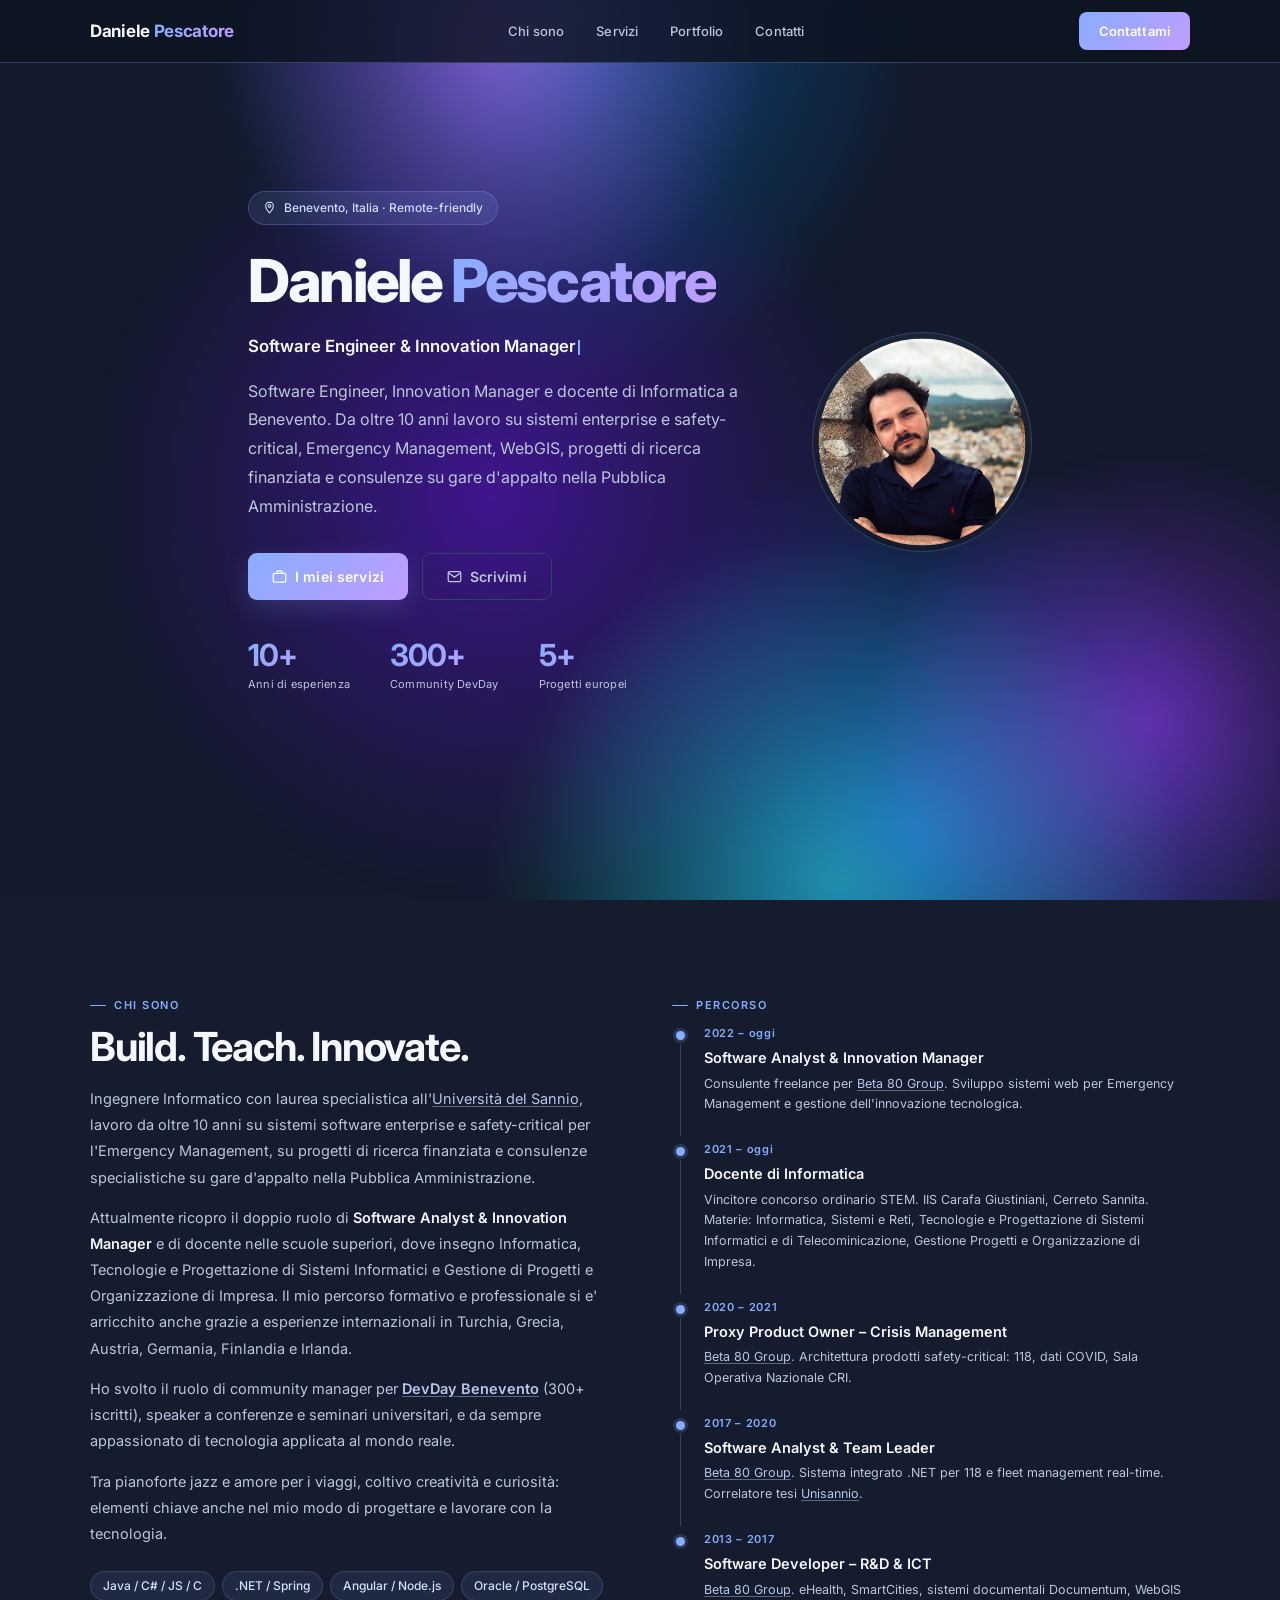
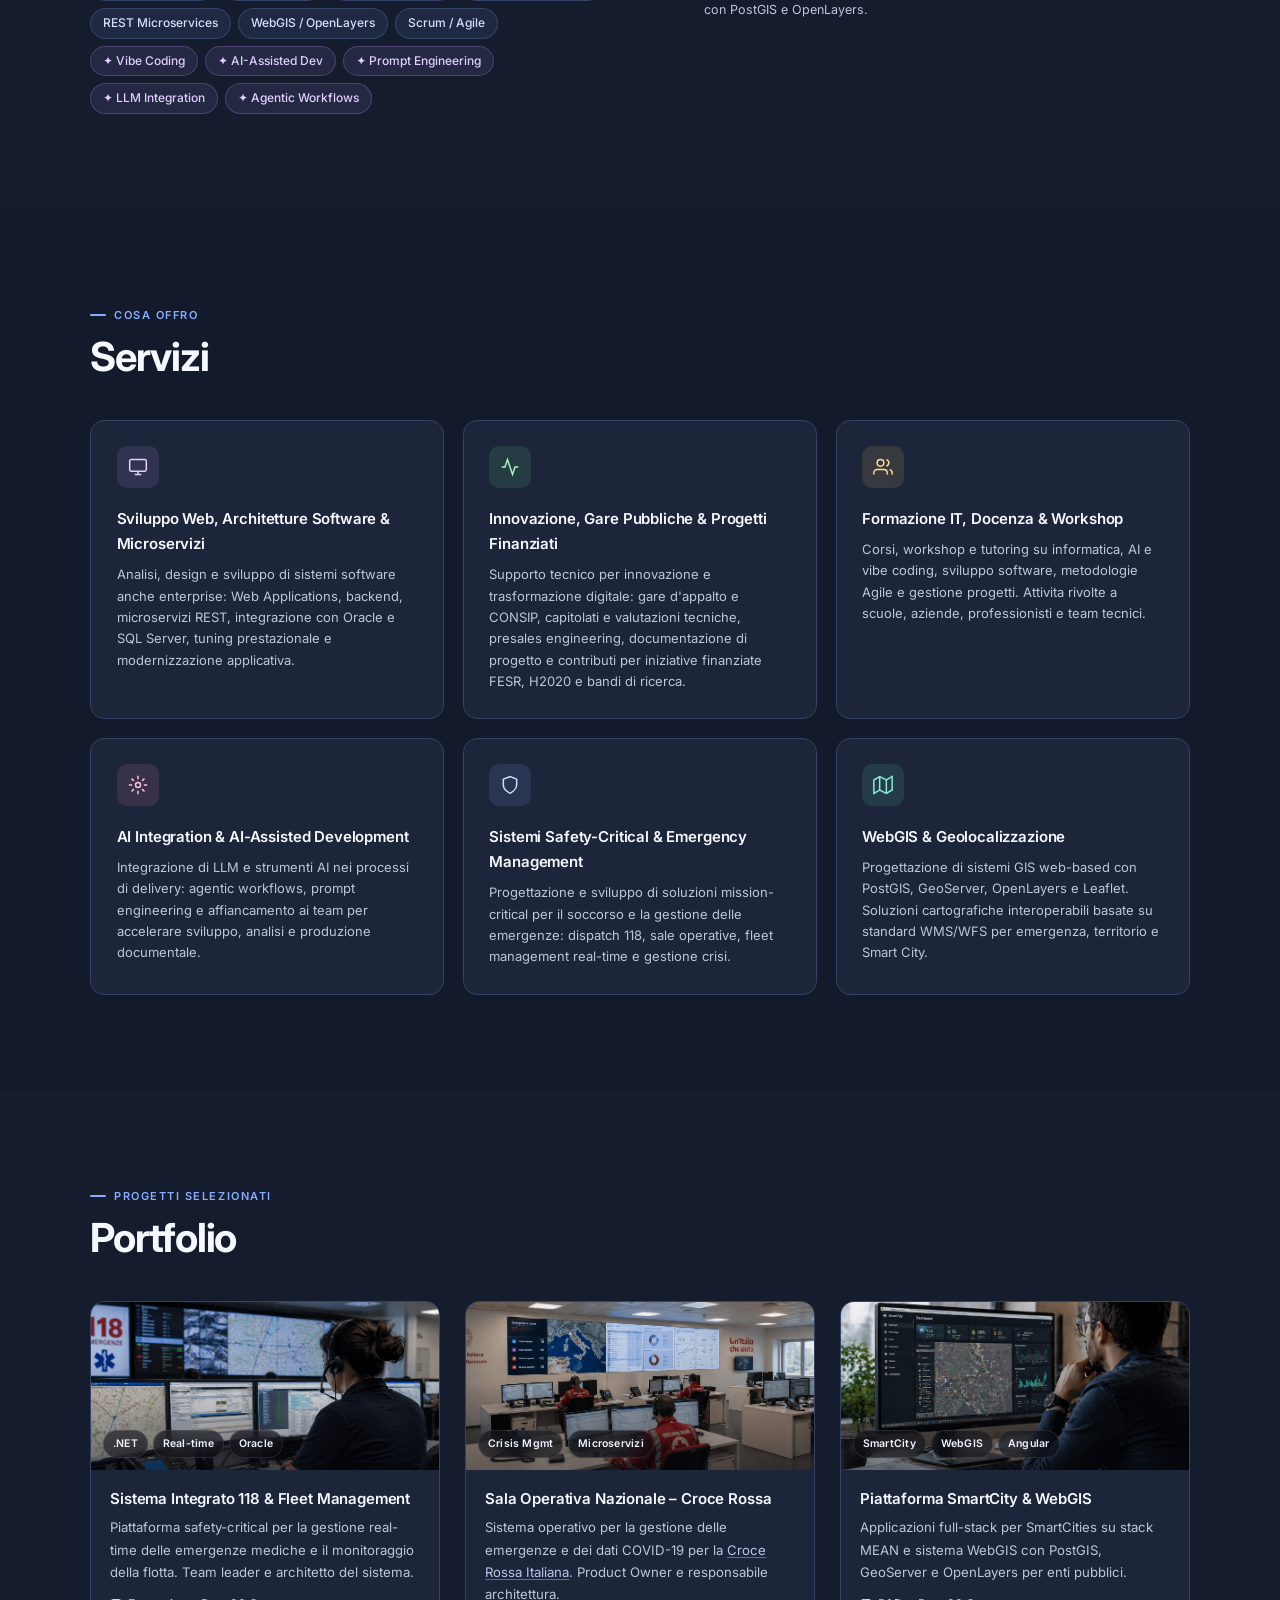
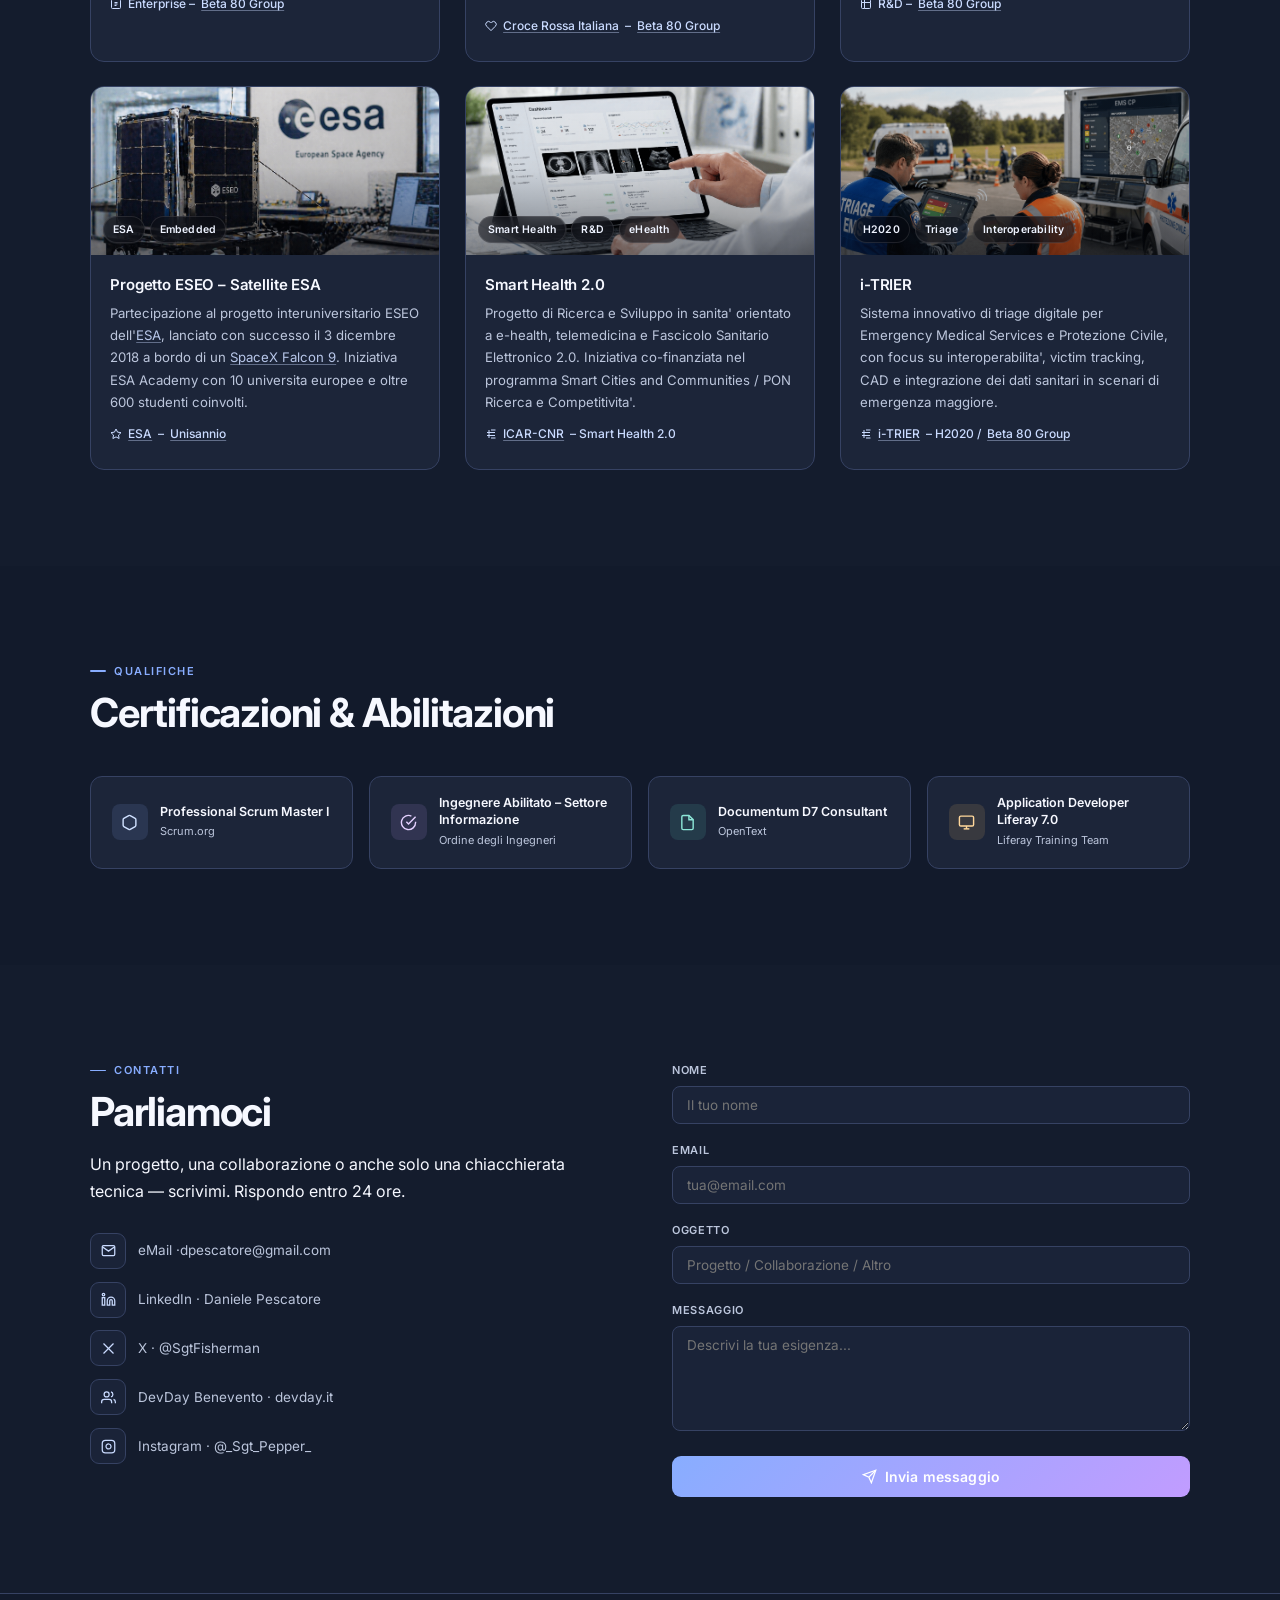
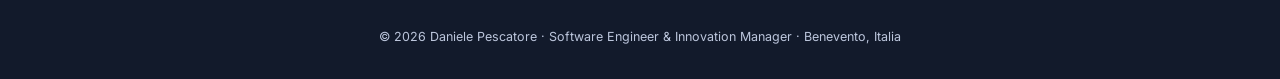
==== index.html @ 1be5ddcc "Modificato ordine cards" ====
<!DOCTYPE html>
<html lang="it">
<head>
<meta charset="UTF-8">
<meta name="viewport" content="width=device-width, initial-scale=1.0">
<title>Daniele Pescatore – Software Engineer & Innovation Manager | Benevento</title>
<meta name="description" content="Daniele Pescatore è un Software Engineer, Innovation Manager e docente di Informatica a Benevento. Specializzato in sistemi safety-critical, Emergency Management, WebGIS, microservizi, progetti di ricerca finanziata e consulenze specialistiche su gare d'appalto e Consip per la Pubblica Amministrazione.">
<meta name="keywords" content="Daniele Pescatore, Software Engineer, Innovation Manager, Ingegnere Informatico, consulente IT, Emergency Management, WebGIS, microservizi, .NET, Java, Benevento, freelance, docente informatica, DevDay Benevento, gare d'appalto, Consip, Pubblica Amministrazione, consulenza PA, appalti pubblici, bandi pubblici">
<meta name="author" content="Daniele Pescatore">
<meta name="robots" content="index, follow">
<meta name="theme-color" content="#080b12">
<link rel="icon" href="favicon.ico" sizes="any">
<link rel="shortcut icon" href="favicon.ico" type="image/x-icon">
<link rel="icon" type="image/png" sizes="32x32" href="favicon-32x32.png">
<link rel="icon" type="image/png" sizes="16x16" href="favicon-16x16.png">
<link rel="apple-touch-icon" sizes="180x180" href="apple-touch-icon.png">
<link rel="manifest" href="site.webmanifest">
<link rel="canonical" href="https://dpescatore.github.io/">

<!-- Google Analytics -->
<script async src="https://www.googletagmanager.com/gtag/js?id=G-437NZYGZ95"></script>
<script>
  window.dataLayer = window.dataLayer || [];
  function gtag(){dataLayer.push(arguments);}
  gtag('js', new Date());
  gtag('config', 'G-437NZYGZ95');
</script>

<!-- Open Graph / Facebook -->
<meta property="og:type" content="website">
<meta property="og:url" content="https://dpescatore.github.io/">
<meta property="og:title" content="Daniele Pescatore – Software Engineer & Innovation Manager">
<meta property="og:description" content="Software Engineer, Innovation Manager e docente di Informatica con oltre 10 anni di esperienza tra emergency management, WebGIS, innovazione digitale, progetti europei e consulenze su gare d'appalto e Consip nella Pubblica Amministrazione.">
<meta property="og:image" content="https://dpescatore.github.io/img/me.jpeg">
<meta property="og:image:alt" content="Ritratto di Daniele Pescatore">
<meta property="og:locale" content="it_IT">
<meta property="og:site_name" content="Daniele Pescatore">

<!-- Twitter Card -->
<meta name="twitter:card" content="summary_large_image">
<meta name="twitter:url" content="https://dpescatore.github.io/">
<meta name="twitter:title" content="Daniele Pescatore – Software Engineer & Innovation Manager">
<meta name="twitter:description" content="Software Engineer, Innovation Manager e docente di Informatica con esperienza in sistemi safety-critical, Emergency Management, WebGIS, ricerca finanziata e consulenze su gare d'appalto e Consip per la PA.">
<meta name="twitter:image" content="https://dpescatore.github.io/img/me.jpeg">
<meta name="twitter:creator" content="@SgtFisherman">

<!-- JSON-LD Structured Data -->
<script type="application/ld+json">
{
  "@context": "https://schema.org",
  "@type": "Person",
  "name": "Daniele Pescatore",
  "url": "https://dpescatore.github.io",
  "image": "https://dpescatore.github.io/img/me.jpeg",
  "email": "dpescatore@gmail.com",
  "jobTitle": "Software Engineer & Innovation Manager",
  "description": "Ingegnere Informatico specializzato in sistemi safety-critical per Emergency Management, progetti finanziati nazionali e internazionali, architetture enterprise, innovazione digitale e consulenze specialistiche su gare d'appalto pubbliche e Consip.",
  "address": {
    "@type": "PostalAddress",
    "addressLocality": "Benevento",
    "addressRegion": "BN",
    "addressCountry": "IT"
  },
  "knowsAbout": ["Software Engineering", "Emergency Management Systems", "WebGIS", "Microservices", "AI Integration", "Innovation Management", "Didattica Informatica", "Gare d'Appalto Pubbliche", "Consip", "Pubblica Amministrazione", "Appalti Pubblici", "Bandi di Gara"],
  "sameAs": [
    "https://www.devday.it",
    "https://www.scrum.org/certificates/492593",
    "https://x.com/SgtFisherman",
    "https://www.instagram.com/_Sgt_Pepper_/"
  ],
  "alumniOf": {
    "@type": "CollegeOrUniversity",
    "name": "Università degli Studi del Sannio",
    "address": { "@type": "PostalAddress", "addressLocality": "Benevento", "addressCountry": "IT" }
  },
  "hasCredential": [
    { "@type": "EducationalOccupationalCredential", "name": "Professional Scrum Master I", "recognizedBy": { "@type": "Organization", "name": "Scrum.org" } },
    { "@type": "EducationalOccupationalCredential", "name": "Documentum D7 Consultant", "recognizedBy": { "@type": "Organization", "name": "OpenText" } },
    { "@type": "EducationalOccupationalCredential", "name": "Application Developer Liferay 7.0", "recognizedBy": { "@type": "Organization", "name": "Liferay" } }
  ],
  "worksFor": {
    "@type": "Organization",
    "name": "Beta 80 Group S.p.A.",
    "url": "https://www.beta80group.com"
  }
}
</script>
<script type="application/ld+json">
{
  "@context": "https://schema.org",
  "@type": "WebSite",
  "name": "Daniele Pescatore",
  "url": "https://dpescatore.github.io/",
  "inLanguage": "it-IT",
  "author": {
    "@type": "Person",
    "name": "Daniele Pescatore"
  }
}
</script>
<link rel="preconnect" href="https://fonts.bunny.net">
<link href="https://fonts.bunny.net/css?family=inter:300,400,500,600,700,800&display=swap" rel="stylesheet">
<link rel="stylesheet" href="css/style.css">
</head>
<body>

<canvas id="bg-canvas"></canvas>
<canvas id="hero-canvas" style="position:absolute;top:0;left:0;z-index:0;pointer-events:none"></canvas>

<nav>
  <div class="nav-inner">
    <span class="nav-logo">Daniele <span>Pescatore</span></span>
    <ul class="nav-links">
      <li><a href="#about">Chi sono</a></li>
      <li><a href="#services">Servizi</a></li>
      <li><a href="#portfolio">Portfolio</a></li>
      <li><a href="#contact">Contatti</a></li>
    </ul>
    <a href="#contact" class="btn-nav">Contattami</a>
  </div>
</nav>

<!-- HERO -->
<section id="hero">
  <div class="container">
    <div class="hero-grid">
      <div class="reveal">
        <div class="hero-badge">
          <svg viewBox="0 0 24 24" fill="none" stroke="currentColor" stroke-width="2"><path d="M12 2C8.13 2 5 5.13 5 9c0 5.25 7 13 7 13s7-7.75 7-13c0-3.87-3.13-7-7-7z"/><circle cx="12" cy="9" r="2.5"/></svg>
          Benevento, Italia · Remote-friendly
        </div>
        <h1 class="hero-title">Daniele <span>Pescatore</span></h1>
        <p class="hero-role">Software Engineer & <span id="typed-role"></span><span class="cursor"></span></p>
        <p class="hero-sub">Software Engineer, Innovation Manager e docente di Informatica a Benevento. Da oltre 10 anni lavoro su sistemi enterprise e safety-critical, Emergency Management, WebGIS, progetti di ricerca finanziata e consulenze su gare d'appalto nella Pubblica Amministrazione.</p>
        <div class="btn-group">
          <a href="#services" class="btn btn-primary">
            <svg viewBox="0 0 24 24" fill="none" stroke="currentColor" stroke-width="2"><rect x="2" y="7" width="20" height="14" rx="2"/><path d="M16 7V5a2 2 0 0 0-2-2h-4a2 2 0 0 0-2 2v2"/></svg>
            I miei servizi
          </a>
          <a href="#contact" class="btn btn-outline">
            <svg viewBox="0 0 24 24" fill="none" stroke="currentColor" stroke-width="2"><path d="M4 4h16c1.1 0 2 .9 2 2v12c0 1.1-.9 2-2 2H4c-1.1 0-2-.9-2-2V6c0-1.1.9-2 2-2z"/><polyline points="22,6 12,13 2,6"/></svg>
            Scrivimi
          </a>
        </div>
        <div class="hero-stats">
          <div class="stat"><span class="stat-num" data-target="10" data-suffix="+">0</span><span class="stat-label">Anni di esperienza</span></div>
          <div class="stat"><span class="stat-num" data-target="300" data-suffix="+">0</span><span class="stat-label">Community DevDay</span></div>
          <div class="stat"><span class="stat-num" data-target="5" data-suffix="+">0</span><span class="stat-label">Progetti europei</span></div>
        </div>
      </div>
      <div class="reveal">
        <div class="hero-avatar">
          <div class="avatar-ring-outer"></div>
          <div class="avatar-ring-inner"></div>
          <img class="avatar-photo" src="img/me.jpeg" alt="Daniele Pescatore">
        </div>
      </div>
    </div>
  </div>
</section>

<!-- ABOUT -->
<section id="about">
  <div class="container">
    <div class="about-grid">
      <div class="about-text reveal">
        <div class="section-tag">Chi sono</div>
        <h2 class="section-title">Build. Teach. Innovate.</h2>
        <p>Ingegnere Informatico con laurea specialistica all'<a href="https://www.unisannio.it/" target="_blank" rel="noopener noreferrer">Università del Sannio</a>, lavoro da oltre 10 anni su sistemi software enterprise e safety-critical per l'Emergency Management, su progetti di ricerca finanziata e consulenze specialistiche su gare d'appalto nella Pubblica Amministrazione.</p>
        <p>Attualmente ricopro il doppio ruolo di <strong style="color:var(--text);font-weight:600">Software Analyst & Innovation Manager</strong> e di docente nelle scuole superiori, dove insegno Informatica, Tecnologie e Progettazione di Sistemi Informatici e Gestione di Progetti e Organizzazione di Impresa. Il mio percorso formativo e professionale si e' arricchito anche grazie a esperienze internazionali in Turchia, Grecia, Austria, Germania, Finlandia e Irlanda.</p>
        <p>Ho svolto il ruolo di community manager per <strong style="color:var(--text);font-weight:600"><a href="https://www.devday.it" target="_blank" rel="noopener noreferrer">DevDay Benevento</a></strong> (300+ iscritti), speaker a conferenze e seminari universitari, e da sempre appassionato di tecnologia applicata al mondo reale.</p>
        <p>Tra pianoforte jazz e amore per i viaggi, coltivo creatività e curiosità: elementi chiave anche nel mio modo di progettare e lavorare con la tecnologia.</p>
        <div class="skill-chips">
          <span class="chip">Java / C# / JS / C</span>
          <span class="chip">.NET / Spring</span>
          <span class="chip">Angular / Node.js</span>
          <span class="chip">Oracle / PostgreSQL</span>
          <span class="chip">REST Microservices</span>
          <span class="chip">WebGIS / OpenLayers</span>
          <span class="chip">Scrum / Agile</span>
          <span class="chip chip-hot">✦ Vibe Coding</span>
          <span class="chip chip-hot">✦ AI-Assisted Dev</span>
          <span class="chip chip-hot">✦ Prompt Engineering</span>
          <span class="chip chip-hot">✦ LLM Integration</span>
          <span class="chip chip-hot">✦ Agentic Workflows</span>
        </div>
      </div>
      <div class="reveal">
        <div class="section-tag">Percorso</div>
        <div class="timeline">
          <div class="tl-item">
            <div class="tl-left"><div class="tl-dot"></div><div class="tl-line"></div></div>
            <div class="tl-content"><div class="tl-year">2022 – oggi</div><div class="tl-title">Software Analyst & Innovation Manager</div><div class="tl-desc">Consulente freelance per <a href="https://www.beta80group.com/" target="_blank" rel="noopener noreferrer">Beta 80 Group</a>. Sviluppo sistemi web per Emergency Management e gestione dell'innovazione tecnologica.</div></div>
          </div>
          <div class="tl-item">
            <div class="tl-left"><div class="tl-dot"></div><div class="tl-line"></div></div> 
            <div class="tl-content"><div class="tl-year">2021 – oggi</div><div class="tl-title">Docente di Informatica</div><div class="tl-desc">Vincitore concorso ordinario STEM. IIS Carafa Giustiniani, Cerreto Sannita. Materie: Informatica, Sistemi e Reti, Tecnologie e Progettazione di Sistemi Informatici e di Telecominicazione, Gestione Progetti e Organizzazione di Impresa.</div></div>
          </div>
          <div class="tl-item">
            <div class="tl-left"><div class="tl-dot"></div><div class="tl-line"></div></div>
            <div class="tl-content"><div class="tl-year">2020 – 2021</div><div class="tl-title">Proxy Product Owner – Crisis Management</div><div class="tl-desc"><a href="https://www.beta80group.com/" target="_blank" rel="noopener noreferrer">Beta 80 Group</a>. Architettura prodotti safety-critical: 118, dati COVID, Sala Operativa Nazionale CRI.</div></div>
          </div>
          <div class="tl-item">
            <div class="tl-left"><div class="tl-dot"></div><div class="tl-line"></div></div>
            <div class="tl-content"><div class="tl-year">2017 – 2020</div><div class="tl-title">Software Analyst & Team Leader</div><div class="tl-desc"><a href="https://www.beta80group.com/" target="_blank" rel="noopener noreferrer">Beta 80 Group</a>. Sistema integrato .NET per 118 e fleet management real-time. Correlatore tesi <a href="https://www.unisannio.it/" target="_blank" rel="noopener noreferrer">Unisannio</a>.</div></div>
          </div>
          <div class="tl-item">
            <div class="tl-left"><div class="tl-dot"></div></div>
            <div class="tl-content"><div class="tl-year">2013 – 2017</div><div class="tl-title">Software Developer – R&D & ICT</div><div class="tl-desc"><a href="https://www.beta80group.com/" target="_blank" rel="noopener noreferrer">Beta 80 Group</a>. eHealth, SmartCities, sistemi documentali Documentum, WebGIS con PostGIS e OpenLayers.</div></div>
          </div>
        </div>
      </div>
    </div>
  </div>
</section>

<!-- SERVICES -->
<section id="services">
  <div class="container">
    <div class="reveal">
      <div class="section-tag">Cosa offro</div>
      <h2 class="section-title">Servizi</h2>
    </div>
    <div class="services-grid">
      <div class="service-card reveal">
        <div class="s-icon si-purple">
          <svg viewBox="0 0 24 24" fill="none" stroke="currentColor" stroke-width="1.8"><rect x="2" y="3" width="20" height="14" rx="2"/><line x1="8" y1="21" x2="16" y2="21"/><line x1="12" y1="17" x2="12" y2="21"/></svg>
        </div>
        <h3>Sviluppo Web, Architetture Software & Microservizi</h3>
        <p>Analisi, design e sviluppo di sistemi software anche enterprise: Web Applications, backend, microservizi REST, integrazione con Oracle e SQL Server, tuning prestazionale e modernizzazione applicativa.</p>
      </div>
      <div class="service-card reveal">
        <div class="s-icon si-green">
          <svg viewBox="0 0 24 24" fill="none" stroke="currentColor" stroke-width="1.8"><polyline points="22 12 18 12 15 21 9 3 6 12 2 12"/></svg>
        </div>
        <h3>Innovazione, Gare Pubbliche & Progetti Finanziati</h3>
        <p>Supporto tecnico per innovazione e trasformazione digitale: gare d'appalto e CONSIP, capitolati e valutazioni tecniche, presales engineering, documentazione di progetto e contributi per iniziative finanziate FESR, H2020 e bandi di ricerca.</p>
      </div>
      <div class="service-card reveal">
        <div class="s-icon si-amber">
          <svg viewBox="0 0 24 24" fill="none" stroke="currentColor" stroke-width="1.8"><path d="M17 21v-2a4 4 0 0 0-4-4H5a4 4 0 0 0-4 4v2"/><circle cx="9" cy="7" r="4"/><path d="M23 21v-2a4 4 0 0 0-3-3.87"/><path d="M16 3.13a4 4 0 0 1 0 7.75"/></svg>
        </div>
        <h3>Formazione IT, Docenza & Workshop</h3>
        <p>Corsi, workshop e tutoring su informatica, AI e vibe coding, sviluppo software, metodologie Agile e gestione progetti. Attivita rivolte a scuole, aziende, professionisti e team tecnici.</p>
      </div>
      <div class="service-card reveal">
        <div class="s-icon si-pink">
          <svg viewBox="0 0 24 24" fill="none" stroke="currentColor" stroke-width="1.8"><circle cx="12" cy="12" r="3"/><path d="M12 1v4M12 19v4M4.22 4.22l2.83 2.83M16.95 16.95l2.83 2.83M1 12h4M19 12h4M4.22 19.78l2.83-2.83M16.95 7.05l2.83-2.83"/></svg>
        </div>
        <h3>AI Integration & AI-Assisted Development</h3>
        <p>Integrazione di LLM e strumenti AI nei processi di delivery: agentic workflows, prompt engineering e affiancamento ai team per accelerare sviluppo, analisi e produzione documentale.</p>
      </div>
      <div class="service-card reveal">
        <div class="s-icon si-blue">
          <svg viewBox="0 0 24 24" fill="none" stroke="currentColor" stroke-width="1.8"><path d="M12 22s8-4 8-10V5l-8-3-8 3v7c0 6 8 10 8 10z"/></svg>
        </div>
        <h3>Sistemi Safety-Critical & Emergency Management</h3>
        <p>Progettazione e sviluppo di soluzioni mission-critical per il soccorso e la gestione delle emergenze: dispatch 118, sale operative, fleet management real-time e gestione crisi.</p>
      </div>
      <div class="service-card reveal">
        <div class="s-icon si-teal">
          <svg viewBox="0 0 24 24" fill="none" stroke="currentColor" stroke-width="1.8"><polygon points="1 6 1 22 8 18 16 22 23 18 23 2 16 6 8 2 1 6"/><line x1="8" y1="2" x2="8" y2="18"/><line x1="16" y1="6" x2="16" y2="22"/></svg>
        </div>
        <h3>WebGIS & Geolocalizzazione</h3>
        <p>Progettazione di sistemi GIS web-based con PostGIS, GeoServer, OpenLayers e Leaflet. Soluzioni cartografiche interoperabili basate su standard WMS/WFS per emergenza, territorio e Smart City.</p>
      </div>
    </div>
  </div>
</section>

<!-- PORTFOLIO -->
<section id="portfolio">
  <div class="container">
    <div class="reveal">
      <div class="section-tag">Progetti selezionati</div>
      <h2 class="section-title">Portfolio</h2>
    </div>
    <div class="projects-grid">
      <div class="project-card reveal">
        <div class="project-thumb pt-blue">
          <img class="project-thumb-image" src="img/project-118-control-room.png" alt="Sala operativa 118 con dashboard, mappe e postazioni di monitoraggio">
          <div class="project-tags"><span class="ptag">.NET</span><span class="ptag">Real-time</span><span class="ptag">Oracle</span></div>
        </div>
        <div class="project-body">
          <h3>Sistema Integrato 118 & Fleet Management</h3>
          <p>Piattaforma safety-critical per la gestione real-time delle emergenze mediche e il monitoraggio della flotta. Team leader e architetto del sistema.</p>
          <span class="project-flag">
            <svg viewBox="0 0 24 24" fill="none" stroke="currentColor" stroke-width="2"><rect x="3" y="3" width="18" height="18" rx="2"/><path d="M9 9h6M9 12h6M9 15h4"/></svg>
            Enterprise – <a href="https://www.beta80group.com/" target="_blank" rel="noopener noreferrer">Beta 80 Group</a>
          </span>
        </div>
      </div>
      <div class="project-card reveal">
        <div class="project-thumb pt-teal">
          <img class="project-thumb-image" src="img/project-cri-control-room.png" alt="Sala Operativa Nazionale della Croce Rossa Italiana con dashboard e postazioni di monitoraggio">
          <div class="project-tags"><span class="ptag">Crisis Mgmt</span><span class="ptag">Microservizi</span></div>
        </div>
        <div class="project-body">
          <h3>Sala Operativa Nazionale – Croce Rossa</h3>
          <p>Sistema operativo per la gestione delle emergenze e dei dati COVID-19 per la <a href="https://www.cri.it/" target="_blank" rel="noopener noreferrer">Croce Rossa Italiana</a>. Product Owner e responsabile architettura.</p>
          <span class="project-flag">
            <svg viewBox="0 0 24 24" fill="none" stroke="currentColor" stroke-width="2"><path d="M20.84 4.61a5.5 5.5 0 0 0-7.78 0L12 5.67l-1.06-1.06a5.5 5.5 0 0 0-7.78 7.78l1.06 1.06L12 21.23l7.78-7.78 1.06-1.06a5.5 5.5 0 0 0 0-7.78z"/></svg>
            <a href="https://www.cri.it/" target="_blank" rel="noopener noreferrer">Croce Rossa Italiana</a> – <a href="https://www.beta80group.com/" target="_blank" rel="noopener noreferrer">Beta 80 Group</a>
          </span>
        </div>
      </div>
      <div class="project-card reveal">
        <div class="project-thumb pt-amber">
          <img class="project-thumb-image" src="img/project-smartcity-webgis.png" alt="Dashboard Smart City con mappa GIS, analytics e monitoraggio territoriale">
          <div class="project-tags"><span class="ptag">SmartCity</span><span class="ptag">WebGIS</span><span class="ptag">Angular</span></div>
        </div>
        <div class="project-body">
          <h3>Piattaforma SmartCity & WebGIS</h3>
          <p>Applicazioni full-stack per SmartCities su stack MEAN e sistema WebGIS con PostGIS, GeoServer e OpenLayers per enti pubblici.</p>
          <span class="project-flag">
            <svg viewBox="0 0 24 24" fill="none" stroke="currentColor" stroke-width="2"><path d="M9 3H5a2 2 0 0 0-2 2v4m6-6h10a2 2 0 0 1 2 2v4M9 3v18m0 0h10a2 2 0 0 0 2-2V9M9 21H5a2 2 0 0 1-2-2V9m0 0h18"/></svg>
            R&D – <a href="https://www.beta80group.com/" target="_blank" rel="noopener noreferrer">Beta 80 Group</a>
          </span>
        </div>
      </div>
      <div class="project-card reveal">
        <div class="project-thumb pt-green">
          <img class="project-thumb-image" src="img/project-eseo-esa.png" alt="Satellite ESEO in ambiente ESA con logo European Space Agency sullo sfondo">
          <div class="project-tags"><span class="ptag">ESA</span><span class="ptag">Embedded</span></div>
        </div>
        <div class="project-body">
          <h3>Progetto ESEO – Satellite ESA</h3>
          <p>Partecipazione al progetto interuniversitario ESEO dell'<a href="https://www.esa.int/" target="_blank" rel="noopener noreferrer">ESA</a>, lanciato con successo il 3 dicembre 2018 a bordo di un <a href="https://www.esa.int/Space_in_Member_States/Italy/Lanciato_con_successo_il_satellite_studentesco_ESEO" target="_blank" rel="noopener noreferrer">SpaceX Falcon 9</a>. Iniziativa ESA Academy con 10 universita europee e oltre 600 studenti coinvolti.</p>
          <span class="project-flag">
            <svg viewBox="0 0 24 24" fill="none" stroke="currentColor" stroke-width="2"><polygon points="12 2 15.09 8.26 22 9.27 17 14.14 18.18 21.02 12 17.77 5.82 21.02 7 14.14 2 9.27 8.91 8.26 12 2"/></svg>
            <a href="https://www.esa.int/" target="_blank" rel="noopener noreferrer">ESA</a> – <a href="https://www.unisannio.it/" target="_blank" rel="noopener noreferrer">Unisannio</a>
          </span>
        </div>
      </div>
      <div class="project-card reveal">
        <div class="project-thumb pt-teal">
          <img class="project-thumb-image" src="img/project-smart-health.png" alt="Dashboard e-health su tablet con imaging medico, referti e monitoraggio clinico">
          <div class="project-tags"><span class="ptag">Smart Health</span><span class="ptag">R&D</span><span class="ptag">eHealth</span></div>
        </div>
        <div class="project-body">
          <h3>Smart Health 2.0</h3>
          <p>Progetto di Ricerca e Sviluppo in sanita' orientato a e-health, telemedicina e Fascicolo Sanitario Elettronico 2.0. Iniziativa co-finanziata nel programma Smart Cities and Communities / PON Ricerca e Competitivita'.</p>
          <span class="project-flag">
            <svg viewBox="0 0 24 24" fill="none" stroke="currentColor" stroke-width="2"><path d="M12 20h9"/><path d="M12 4h9"/><path d="M4 9h16"/><path d="M4 15h16"/><path d="M8 4v16"/></svg>
            <a href="https://www.icar.cnr.it/progetti/smart-health-2-0/" target="_blank" rel="noopener noreferrer">ICAR-CNR</a> – Smart Health 2.0
          </span>
        </div>
      </div>
      <div class="project-card reveal">
        <div class="project-thumb pt-blue">
          <img class="project-thumb-image" src="img/project-h2020-triage.png" alt="Scenario di maxiemergenza con triage digitale, ambulanze e dashboard EMS per interoperabilita e coordinamento">
          <div class="project-tags"><span class="ptag">H2020</span><span class="ptag">Triage</span><span class="ptag">Interoperability</span></div>
        </div>
        <div class="project-body">
          <h3>i-TRIER</h3>
          <p>Sistema innovativo di triage digitale per Emergency Medical Services e Protezione Civile, con focus su interoperabilita', victim tracking, CAD e integrazione dei dati sanitari in scenari di emergenza maggiore.</p>
          <span class="project-flag">
            <svg viewBox="0 0 24 24" fill="none" stroke="currentColor" stroke-width="2"><path d="M12 20h9"/><path d="M12 4h9"/><path d="M4 9h16"/><path d="M4 15h16"/><path d="M8 4v16"/></svg>
            <a href="https://www.i-trier.eu/" target="_blank" rel="noopener noreferrer">i-TRIER</a> – H2020 / <a href="https://www.beta80group.com/" target="_blank" rel="noopener noreferrer">Beta 80 Group</a>
          </span>
        </div>
      </div>
    </div>
  </div>
</section>

<!-- CERTIFICAZIONI -->
<section id="certs">
  <div class="container">
    <div class="reveal">
      <div class="section-tag">Qualifiche</div>
      <h2 class="section-title">Certificazioni & Abilitazioni</h2>
    </div>
    <div class="certs-grid reveal">
      <div class="cert-card">
        <div class="cert-icon si-blue"><svg viewBox="0 0 24 24" fill="none" stroke="currentColor" stroke-width="2"><path d="M21 16V8a2 2 0 0 0-1-1.73l-7-4a2 2 0 0 0-2 0l-7 4A2 2 0 0 0 3 8v8a2 2 0 0 0 1 1.73l7 4a2 2 0 0 0 2 0l7-4A2 2 0 0 0 21 16z"/></svg></div>
        <div><div class="cert-name">Professional Scrum Master I</div><div class="cert-org">Scrum.org</div></div>
      </div>
      <div class="cert-card">
        <div class="cert-icon si-purple"><svg viewBox="0 0 24 24" fill="none" stroke="currentColor" stroke-width="2"><path d="M22 11.08V12a10 10 0 1 1-5.93-9.14"/><polyline points="22 4 12 14.01 9 11.01"/></svg></div>
        <div><div class="cert-name">Ingegnere Abilitato – Settore Informazione</div><div class="cert-org">Ordine degli Ingegneri</div></div>
      </div>
      <div class="cert-card">
        <div class="cert-icon si-teal"><svg viewBox="0 0 24 24" fill="none" stroke="currentColor" stroke-width="2"><path d="M14 2H6a2 2 0 0 0-2 2v16a2 2 0 0 0 2 2h12a2 2 0 0 0 2-2V8z"/><polyline points="14 2 14 8 20 8"/></svg></div>
        <div><div class="cert-name">Documentum D7 Consultant</div><div class="cert-org">OpenText</div></div>
      </div>
      <div class="cert-card">
        <div class="cert-icon si-amber"><svg viewBox="0 0 24 24" fill="none" stroke="currentColor" stroke-width="2"><rect x="2" y="3" width="20" height="14" rx="2"/><line x1="8" y1="21" x2="16" y2="21"/><line x1="12" y1="17" x2="12" y2="21"/></svg></div>
        <div><div class="cert-name">Application Developer Liferay 7.0</div><div class="cert-org">Liferay Training Team</div></div>
      </div>
    </div>
  </div>
</section>

<!-- CONTACT -->
<section id="contact">
  <div class="container">
    <div class="contact-grid">
      <div class="reveal">
        <div class="section-tag">Contatti</div>
        <h2 class="section-title">Parliamoci</h2>
        <p>Un progetto, una collaborazione o anche solo una chiacchierata tecnica — scrivimi. Rispondo entro 24 ore.</p>
        <br>
        <div class="contact-links">
          <a href="mailto:dpescatore@gmail.com" class="clink">
            <span class="clink-icon"><svg viewBox="0 0 24 24" fill="none" stroke="currentColor" stroke-width="2"><path d="M4 4h16c1.1 0 2 .9 2 2v12c0 1.1-.9 2-2 2H4c-1.1 0-2-.9-2-2V6c0-1.1.9-2 2-2z"/><polyline points="22,6 12,13 2,6"/></svg></span>
            eMail ·dpescatore@gmail.com
          </a>
          <a href="https://www.linkedin.com/in/daniele-pescatore/" target="_blank" rel="noopener noreferrer" class="clink">
            <span class="clink-icon"><svg viewBox="0 0 24 24" fill="none" stroke="currentColor" stroke-width="2"><path d="M16 8a6 6 0 0 1 6 6v7h-4v-7a2 2 0 0 0-2-2 2 2 0 0 0-2 2v7h-4v-7a6 6 0 0 1 6-6z"/><rect x="2" y="9" width="4" height="12"/><circle cx="4" cy="4" r="2"/></svg></span>
            LinkedIn · Daniele Pescatore
          </a>
          <a href="https://x.com/SgtFisherman" target="_blank" rel="noopener noreferrer" class="clink">
            <span class="clink-icon"><svg viewBox="0 0 24 24" fill="none" stroke="currentColor" stroke-width="2"><path d="M4 4l16 16"/><path d="M20 4L4 20"/></svg></span>
            X · @SgtFisherman
          </a>
          <a href="https://www.devday.it" target="_blank" class="clink">
            <span class="clink-icon"><svg viewBox="0 0 24 24" fill="none" stroke="currentColor" stroke-width="2"><path d="M17 21v-2a4 4 0 0 0-4-4H5a4 4 0 0 0-4 4v2"/><circle cx="9" cy="7" r="4"/><path d="M23 21v-2a4 4 0 0 0-3-3.87"/><path d="M16 3.13a4 4 0 0 1 0 7.75"/></svg></span>
            DevDay Benevento · devday.it
          </a>
          <a href="https://www.instagram.com/_Sgt_Pepper_/" target="_blank" rel="noopener noreferrer" class="clink">
            <span class="clink-icon"><svg viewBox="0 0 24 24" fill="none" stroke="currentColor" stroke-width="2"><rect x="2" y="2" width="20" height="20" rx="5" ry="5"/><path d="M16 11.37A4 4 0 1 1 12.63 8 4 4 0 0 1 16 11.37z"/><line x1="17.5" y1="6.5" x2="17.51" y2="6.5"/></svg></span>
            Instagram · @_Sgt_Pepper_
          </a>
        </div>
      </div>
      <form id="contact-form" class="reveal" novalidate>
        <input type="hidden" name="_subject" value="Nuovo messaggio dal portfolio">
        <div class="form-group"><label for="nome">Nome</label><input type="text" id="nome" name="nome" placeholder="Il tuo nome" required></div>
        <div class="form-group"><label for="email">Email</label><input type="email" id="email" name="email" placeholder="tua@email.com" required></div>
        <div class="form-group"><label for="oggetto">Oggetto</label><input type="text" id="oggetto" name="oggetto" placeholder="Progetto / Collaborazione / Altro"></div>
        <div class="form-group"><label for="messaggio">Messaggio</label><textarea id="messaggio" name="messaggio" placeholder="Descrivi la tua esigenza..." required></textarea></div>
        <button type="submit" class="btn-send">
          <svg viewBox="0 0 24 24" fill="none" stroke="currentColor" stroke-width="2"><line x1="22" y1="2" x2="11" y2="13"/><polygon points="22 2 15 22 11 13 2 9 22 2"/></svg>
          Invia messaggio
        </button>
        <div id="form-feedback" aria-live="polite"></div>
      </form>
    </div>
  </div>
</section>

<footer>
  <p>© 2026 Daniele Pescatore · Software Engineer & Innovation Manager · Benevento, Italia</p>
</footer>

<script src="js/main.js" defer></script>
</body>
</html>
---- css/style.css ----
/* ============================================================
   DANIELE PESCATORE – PORTFOLIO
   Main stylesheet
   ============================================================ */

/* === RESET & VARIABLES === */
*, *::before, *::after {
  margin: 0;
  padding: 0;
  box-sizing: border-box;
}

:root {
  --dark:   transparent;
  --dark2:  rgba(22, 30, 48, .5);
  --dark3:  rgba(28, 38, 60, .76);
  --accent: #88adff;
  --accent2:#c19cff;
  --text:   #f6f8ff;
  --muted:  #bcc6dc;
  --border: #364263;
  --card:   #1c2539;
  --radius: 14px;
}

html {
  scroll-behavior: smooth;
}

body {
  background: #121a2b;
  color: var(--text);
  font-family: 'Inter', system-ui, sans-serif;
  font-size: 16px;
  line-height: 1.7;
  overflow-x: hidden;
}

#bg-canvas {
  position: fixed;
  top: 0;
  left: 0;
  width: 100%;
  height: 100%;
  z-index: 0;
  pointer-events: none;
}

/* === NAVIGATION === */
nav {
  position: fixed;
  top: 0;
  left: 0;
  right: 0;
  z-index: 100;
  background: rgba(13, 20, 34, 0.82);
  backdrop-filter: blur(16px);
  border-bottom: 1px solid var(--border);
  padding: 0 2rem;
  transition: box-shadow .3s;
}

.nav-inner {
  max-width: 1100px;
  margin: auto;
  display: flex;
  align-items: center;
  justify-content: space-between;
  height: 62px;
}

.nav-logo {
  font-weight: 700;
  font-size: 17px;
  letter-spacing: -.3px;
  color: var(--text);
}

.nav-logo span {
  background: linear-gradient(90deg, var(--accent), var(--accent2));
  -webkit-background-clip: text;
  -webkit-text-fill-color: transparent;
}

.nav-links {
  display: flex;
  gap: 2rem;
  list-style: none;
}

.nav-links a {
  color: var(--muted);
  text-decoration: none;
  font-size: 13px;
  font-weight: 500;
  transition: color .2s;
  letter-spacing: .01em;
}

.nav-links a:hover {
  color: var(--text);
}

.btn-nav {
  padding: 8px 20px;
  border-radius: 8px;
  font-size: 13px;
  font-weight: 600;
  cursor: pointer;
  text-decoration: none;
  background: linear-gradient(135deg, var(--accent), var(--accent2));
  color: #fff;
  border: none;
  letter-spacing: .01em;
}

/* === LAYOUT === */
section {
  padding: 6rem 2rem;
  position: relative;
  z-index: 1;
}

.container {
  max-width: 1100px;
  margin: auto;
}

.section-tag {
  font-size: 11px;
  font-weight: 600;
  letter-spacing: .14em;
  text-transform: uppercase;
  color: var(--accent);
  margin-bottom: .6rem;
  display: flex;
  align-items: center;
  gap: 8px;
}

.section-tag::before {
  content: '';
  display: inline-block;
  width: 16px;
  height: 1.5px;
  background: var(--accent);
  border-radius: 2px;
}

.section-title {
  font-size: clamp(1.8rem, 4vw, 2.5rem);
  font-weight: 700;
  line-height: 1.15;
  margin-bottom: 1rem;
  letter-spacing: -.03em;
}

/* === REVEAL ANIMATION === */
.reveal {
  opacity: 0;
  transform: translateY(24px);
  transition: opacity .6s ease, transform .6s ease;
}

.reveal.visible {
  opacity: 1;
  transform: none;
}

/* === HERO === */
#hero {
  min-height: 100vh;
  display: flex;
  align-items: center;
  padding-top: 80px;
}

.hero-grid {
  display: grid;
  grid-template-columns: 1fr auto;
  gap: 4rem;
  align-items: center;
}

.hero-badge {
  display: inline-flex;
  align-items: center;
  gap: 8px;
  background: rgba(136, 173, 255, .12);
  border: 1px solid rgba(136, 173, 255, .24);
  color: #cddcff;
  padding: 6px 14px;
  border-radius: 100px;
  font-size: 12px;
  font-weight: 500;
  margin-bottom: 1.5rem;
}

.hero-badge svg {
  width: 13px;
  height: 13px;
}

.hero-title {
  font-size: clamp(2.2rem, 5.5vw, 3.7rem);
  font-weight: 800;
  line-height: 1.08;
  margin-bottom: 1.2rem;
  letter-spacing: -.04em;
}

.hero-title span {
  background: linear-gradient(135deg, var(--accent), var(--accent2));
  -webkit-background-clip: text;
  -webkit-text-fill-color: transparent;
}

.hero-role {
  color: var(--text);
  font-size: 1.05rem;
  font-weight: 600;
  margin-bottom: 1rem;
}

.hero-sub {
  color: var(--muted);
  font-size: 1rem;
  margin-bottom: 2rem;
  max-width: 500px;
  line-height: 1.8;
  font-weight: 400;
}

.btn-group {
  display: flex;
  gap: .85rem;
  flex-wrap: wrap;
  margin-bottom: 2.5rem;
}

.btn {
  padding: 11px 24px;
  border-radius: 9px;
  font-size: 14px;
  font-weight: 600;
  cursor: pointer;
  text-decoration: none;
  transition: all .22s;
  display: inline-flex;
  align-items: center;
  gap: 8px;
  letter-spacing: .01em;
}

.btn-primary {
  background: linear-gradient(135deg, var(--accent), var(--accent2));
  color: #fff;
  border: none;
  box-shadow: 0 8px 24px rgba(136, 173, 255, .18);
}

.btn-primary:hover {
  transform: translateY(-2px);
  box-shadow: 0 12px 32px rgba(136, 173, 255, .22);
}

.btn-outline {
  background: transparent;
  border: 1px solid var(--border);
  color: var(--muted);
}

.btn-outline:hover {
  border-color: var(--accent);
  color: #dbe6ff;
}

.btn svg {
  width: 15px;
  height: 15px;
}

.hero-stats {
  display: flex;
  gap: 2.5rem;
  flex-wrap: wrap;
}

.stat {
  display: flex;
  flex-direction: column;
}

.stat-num {
  font-size: 1.9rem;
  font-weight: 700;
  background: linear-gradient(135deg, var(--accent), var(--accent2));
  -webkit-background-clip: text;
  -webkit-text-fill-color: transparent;
  line-height: 1;
  letter-spacing: -.03em;
}

.stat-label {
  font-size: 11px;
  color: var(--muted);
  margin-top: 4px;
  font-weight: 400;
  letter-spacing: .02em;
}

.hero-avatar {
  width: 220px;
  height: 220px;
  border-radius: 50%;
  border: 1px solid var(--border);
  background: var(--dark3);
  display: flex;
  align-items: center;
  justify-content: center;
  position: relative;
  flex-shrink: 0;
  overflow: hidden;
  box-shadow: inset 0 2px 18px rgba(255, 255, 255, .05), inset 0 -18px 28px rgba(5, 10, 20, .2);
}

.avatar-ring-outer {
  position: absolute;
  inset: -14px;
  border-radius: 50%;
  border: 1px dashed rgba(136, 173, 255, .24);
  animation: spin 22s linear infinite;
}

.avatar-ring-inner {
  position: absolute;
  inset: -7px;
  border-radius: 50%;
  border: 1px solid rgba(193, 156, 255, .15);
}

@keyframes spin {
  to { transform: rotate(360deg); }
}

.avatar-photo {
  width: calc(100% - 18px);
  height: calc(100% - 18px);
  object-fit: cover;
  object-position: center 24%;
  border-radius: 50%;
  position: relative;
  z-index: 1;
  display: block;
  box-shadow: 0 14px 34px rgba(0, 0, 0, .28);
  transform: scale(1.035);
  filter: saturate(.96) contrast(1.04);
  transition: transform .45s ease, filter .45s ease;
}

.hero-avatar::after {
  content: '';
  position: absolute;
  inset: 9px;
  border-radius: 50%;
  background: radial-gradient(circle at 50% 42%, transparent 48%, rgba(10, 14, 24, .18) 74%, rgba(7, 10, 18, .34) 100%);
  pointer-events: none;
  z-index: 2;
}

.hero-avatar:hover .avatar-photo {
  transform: scale(1.06);
  filter: saturate(1) contrast(1.06);
}

/* === ABOUT === */
#about {
  background: var(--dark2);
}

.about-grid {
  display: grid;
  grid-template-columns: 1fr 1fr;
  gap: 4rem;
  align-items: start;
}

.about-text p {
  color: var(--muted);
  margin-bottom: .9rem;
  font-size: 14.5px;
  font-weight: 400;
  line-height: 1.8;
}

.about-text a,
.tl-desc a,
.project-body p a,
.project-flag a {
  color: #b8c7ea;
  text-decoration: underline;
  text-decoration-color: rgba(184, 199, 234, .45);
  text-underline-offset: 2px;
  transition: color .2s, text-decoration-color .2s;
}

.about-text a:hover,
.tl-desc a:hover,
.project-body p a:hover,
.project-flag a:hover {
  color: #eef3ff;
  text-decoration-color: rgba(238, 243, 255, .7);
}

.skill-chips {
  display: flex;
  flex-wrap: wrap;
  gap: 7px;
  margin-top: 1.5rem;
}

.chip {
  background: rgba(136, 173, 255, .1);
  border: 1px solid rgba(136, 173, 255, .2);
  color: #d3e0ff;
  padding: 4px 12px;
  border-radius: 100px;
  font-size: 12px;
  font-weight: 500;
  transition: all .2s;
  cursor: default;
}

.chip:hover {
  background: rgba(136, 173, 255, .18);
  border-color: rgba(136, 173, 255, .32);
}

.chip-hot {
  background: rgba(193, 156, 255, .1);
  border-color: rgba(193, 156, 255, .24);
  color: #e0cfff;
}

.chip-hot:hover {
  background: rgba(193, 156, 255, .18);
}

.timeline {
  display: flex;
  flex-direction: column;
}

.tl-item {
  display: flex;
  gap: 1rem;
}

.tl-left {
  display: flex;
  flex-direction: column;
  align-items: center;
  width: 16px;
  flex-shrink: 0;
}

.tl-dot {
  width: 9px;
  height: 9px;
  border-radius: 50%;
  background: var(--accent);
  flex-shrink: 0;
  margin-top: 7px;
  box-shadow: 0 0 0 3px rgba(136, 173, 255, .18);
}

.tl-line {
  width: 1px;
  flex: 1;
  background: var(--border);
  margin: 4px 0;
}

.tl-content {
  padding-bottom: 1.6rem;
}

.tl-year {
  font-size: 11px;
  color: var(--accent);
  font-weight: 600;
  letter-spacing: .06em;
  margin-bottom: 3px;
}

.tl-title {
  font-weight: 600;
  font-size: 14.5px;
  margin-bottom: 3px;
  color: var(--text);
}

.tl-desc {
  font-size: 12.5px;
  color: var(--muted);
  line-height: 1.65;
}

/* === SERVICES === */
.services-grid {
  display: grid;
  grid-template-columns: repeat(auto-fit, minmax(272px, 1fr));
  gap: 1.15rem;
  margin-top: 2.5rem;
}

.service-card {
  background: var(--card);
  border: 1px solid var(--border);
  border-radius: var(--radius);
  padding: 1.6rem;
  transition: all .28s;
  cursor: default;
  position: relative;
  overflow: hidden;
}

.service-card::after {
  content: '';
  position: absolute;
  inset: 0;
  background: linear-gradient(135deg, rgba(136, 173, 255, .05), rgba(193, 156, 255, .05));
  opacity: 0;
  transition: opacity .3s;
}

.service-card:hover {
  border-color: rgba(136, 173, 255, .28);
  transform: translateY(-4px);
  box-shadow: 0 10px 30px rgba(0, 0, 0, .4);
}

.service-card:hover::after {
  opacity: 1;
}

.s-icon {
  width: 42px;
  height: 42px;
  border-radius: 10px;
  display: flex;
  align-items: center;
  justify-content: center;
  margin-bottom: 1.1rem;
}

.s-icon svg {
  width: 20px;
  height: 20px;
}

.si-blue   { background: rgba(136, 173, 255, .12); color: #cfe0ff; }
.si-purple { background: rgba(193, 156, 255, .12); color: #e4d1ff; }
.si-teal   { background: rgba(94, 211, 194, .12); color: #8ce6d7; }
.si-amber  { background: rgba(255, 194, 107, .12); color: #ffd79b; }
.si-green  { background: rgba(110, 223, 145, .12); color: #aef0bf; }
.si-pink   { background: rgba(245, 135, 188, .12); color: #ffc0de; }

.service-card h3 {
  font-size: 15px;
  font-weight: 600;
  margin-bottom: .45rem;
  letter-spacing: -.01em;
}

.service-card p {
  font-size: 13px;
  color: var(--muted);
  line-height: 1.65;
}

/* === PORTFOLIO === */
#portfolio {
  background: var(--dark2);
}

.projects-grid {
  display: grid;
  grid-template-columns: repeat(auto-fit, minmax(310px, 1fr));
  gap: 1.55rem;
  margin-top: 2.5rem;
}

.project-card {
  background: var(--card);
  border: 1px solid var(--border);
  border-radius: var(--radius);
  overflow: hidden;
  transition: transform .28s ease, border-color .28s ease, box-shadow .28s ease;
}

.project-card:hover {
  border-color: rgba(136, 173, 255, .28);
  transform: translateY(-5px);
  box-shadow: 0 16px 38px rgba(0, 0, 0, .34);
}

.project-thumb {
  height: 168px;
  display: flex;
  align-items: center;
  justify-content: center;
  position: relative;
  overflow: hidden;
}

.pt-blue  { background: linear-gradient(135deg, rgba(136, 173, 255, .16), rgba(193, 156, 255, .12)); }
.pt-teal  { background: linear-gradient(135deg, rgba(94, 211, 194, .15), rgba(136, 173, 255, .11)); }
.pt-amber { background: linear-gradient(135deg, rgba(255, 194, 107, .16), rgba(245, 135, 188, .08)); }
.pt-green { background: linear-gradient(135deg, rgba(110, 223, 145, .15), rgba(94, 211, 194, .08)); }

.project-thumb svg {
  width: 44px;
  height: 44px;
}

.project-thumb-image {
  width: 100%;
  height: 100%;
  object-fit: cover;
  object-position: center;
  display: block;
  filter: saturate(.95) contrast(1.03);
  transform: scale(1.025);
  transition: transform .5s ease, filter .5s ease;
}

.project-thumb::after {
  content: "";
  position: absolute;
  inset: 0;
  background: linear-gradient(180deg, rgba(8, 11, 18, .04) 0%, rgba(8, 11, 18, .1) 48%, rgba(8, 11, 18, .5) 100%);
  pointer-events: none;
}

.project-card:hover .project-thumb-image {
  transform: scale(1.065);
  filter: saturate(.99) contrast(1.05);
}

.project-tags {
  position: absolute;
  bottom: 12px;
  left: 12px;
  display: flex;
  flex-wrap: wrap;
  gap: 5px;
  z-index: 1;
  max-width: calc(100% - 24px);
}

.ptag {
  background: rgba(8, 11, 18, .54);
  border: 1px solid rgba(255, 255, 255, .1);
  color: #eef3ff;
  padding: 4px 9px;
  border-radius: 100px;
  font-size: 10.5px;
  font-weight: 600;
  letter-spacing: .02em;
  backdrop-filter: blur(10px);
}

.project-body {
  padding: 1.2rem 1.2rem 1.25rem;
}

.project-body h3 {
  font-size: 15px;
  font-weight: 600;
  margin-bottom: .45rem;
  letter-spacing: -.01em;
  line-height: 1.35;
}

.project-body p {
  font-size: 13.2px;
  color: var(--muted);
  line-height: 1.68;
}

.project-flag {
  display: inline-flex;
  align-items: center;
  gap: 6px;
  font-size: 12px;
  color: #cadbff;
  margin-top: .7rem;
  font-weight: 500;
}

.project-flag a {
  color: inherit;
}

.project-flag svg {
  width: 12px;
  height: 12px;
}

/* === CERTIFICATIONS === */
.certs-grid {
  display: grid;
  grid-template-columns: repeat(auto-fit, minmax(215px, 1fr));
  gap: 1rem;
  margin-top: 2.5rem;
}

.cert-card {
  background: var(--card);
  border: 1px solid var(--border);
  border-radius: 12px;
  padding: 1.15rem 1.3rem;
  display: flex;
  align-items: center;
  gap: 12px;
  transition: all .25s;
}

.cert-card:hover {
  border-color: rgba(136, 173, 255, .28);
  transform: translateY(-3px);
}

.cert-icon {
  width: 36px;
  height: 36px;
  border-radius: 8px;
  display: flex;
  align-items: center;
  justify-content: center;
  flex-shrink: 0;
}

.cert-icon svg {
  width: 17px;
  height: 17px;
}

.cert-name {
  font-size: 12.5px;
  font-weight: 600;
  line-height: 1.35;
  color: var(--text);
}

.cert-org {
  font-size: 11px;
  color: var(--muted);
  margin-top: 2px;
}

/* === CONTACT === */
#contact {
  background: var(--dark2);
}

.contact-grid {
  display: grid;
  grid-template-columns: 1fr 1fr;
  gap: 4rem;
  align-items: start;
}

.contact-info p {
  color: var(--muted);
  font-size: 14.5px;
  margin-bottom: 2rem;
  line-height: 1.8;
}

.contact-links {
  display: flex;
  flex-direction: column;
  gap: .8rem;
}

.clink {
  display: flex;
  align-items: center;
  gap: 12px;
  color: var(--muted);
  text-decoration: none;
  font-size: 13.5px;
  transition: color .2s;
}

.clink:hover {
  color: #e6eeff;
}

.clink-icon {
  width: 36px;
  height: 36px;
  background: var(--dark3);
  border: 1px solid var(--border);
  border-radius: 9px;
  display: flex;
  align-items: center;
  justify-content: center;
  flex-shrink: 0;
  color: #cadbff;
}

.clink-icon svg {
  width: 15px;
  height: 15px;
}

.form-group {
  margin-bottom: 1.05rem;
}

.form-group label {
  display: block;
  font-size: 11px;
  color: var(--muted);
  margin-bottom: .4rem;
  font-weight: 600;
  letter-spacing: .06em;
  text-transform: uppercase;
}

.form-group input,
.form-group textarea {
  width: 100%;
  background: var(--dark3);
  border: 1px solid var(--border);
  border-radius: 8px;
  padding: 10px 14px;
  color: var(--text);
  font-size: 13.5px;
  outline: none;
  transition: border .2s;
  font-family: 'Inter', system-ui, sans-serif;
}

.form-group input:focus,
.form-group textarea:focus {
  border-color: var(--accent);
  box-shadow: 0 0 0 3px rgba(136, 173, 255, .12);
}

.form-group textarea {
  height: 105px;
  resize: vertical;
}

.btn-send {
  width: 100%;
  padding: 12px;
  background: linear-gradient(135deg, var(--accent), var(--accent2));
  border: none;
  border-radius: 9px;
  color: #fff;
  font-size: 14px;
  font-weight: 600;
  cursor: pointer;
  transition: all .22s;
  display: flex;
  align-items: center;
  justify-content: center;
  gap: 8px;
  font-family: 'Inter', system-ui, sans-serif;
  letter-spacing: .01em;
}

.btn-send:hover {
  opacity: .86;
  transform: translateY(-1px);
}

.btn-send svg {
  width: 15px;
  height: 15px;
}

/* === FOOTER === */
footer {
  text-align: center;
  padding: 2rem;
  border-top: 1px solid var(--border);
  color: var(--muted);
  font-size: 12.5px;
  position: relative;
  z-index: 1;
}

/* === TYPING CURSOR === */
.cursor {
  display: inline-block;
  width: 2px;
  height: .9em;
  background: var(--accent);
  margin-left: 2px;
  vertical-align: middle;
  animation: blink .75s step-end infinite;
}

@keyframes blink {
  50% { opacity: 0; }
}

/* === FORM FEEDBACK === */
.form-feedback-success,
.form-feedback-error {
  margin-top: 1rem;
  padding: .75rem 1rem;
  border-radius: 8px;
  font-size: .92rem;
  font-weight: 500;
}

.form-feedback-success {
  background: rgba(74, 222, 128, .12);
  border: 1px solid rgba(74, 222, 128, .35);
  color: #4ade80;
}

.form-feedback-error {
  background: rgba(248, 113, 113, .12);
  border: 1px solid rgba(248, 113, 113, .35);
  color: #f87171;
}

.btn-send:disabled {
  opacity: .6;
  cursor: not-allowed;
  transform: none !important;
}

/* === RESPONSIVE === */
@media (max-width: 768px) {
  .hero-grid,
  .about-grid,
  .contact-grid {
    grid-template-columns: 1fr;
  }

  .hero-avatar {
    display: none;
  }

  .nav-links {
    display: none;
  }

  .projects-grid {
    gap: 1.15rem;
  }

  .project-thumb {
    height: 148px;
  }

  .project-body {
    padding: 1.05rem;
  }
}
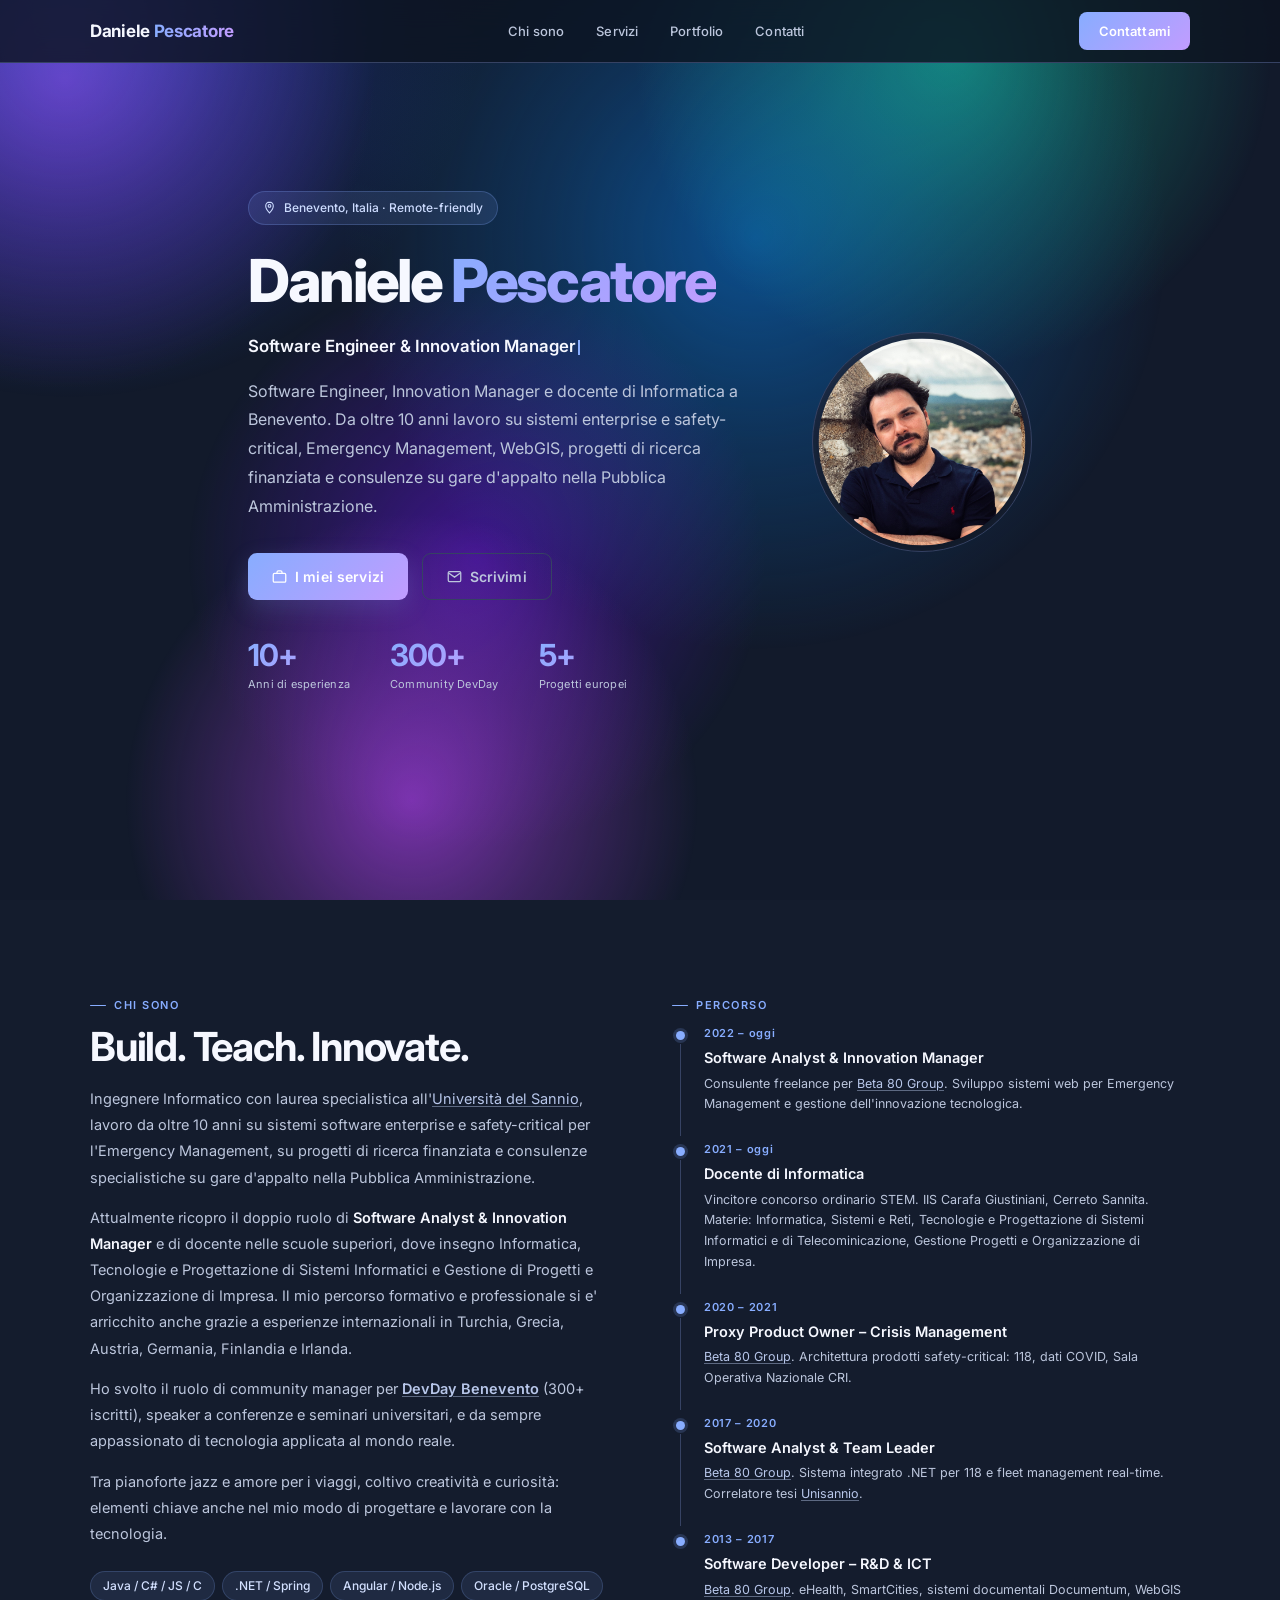
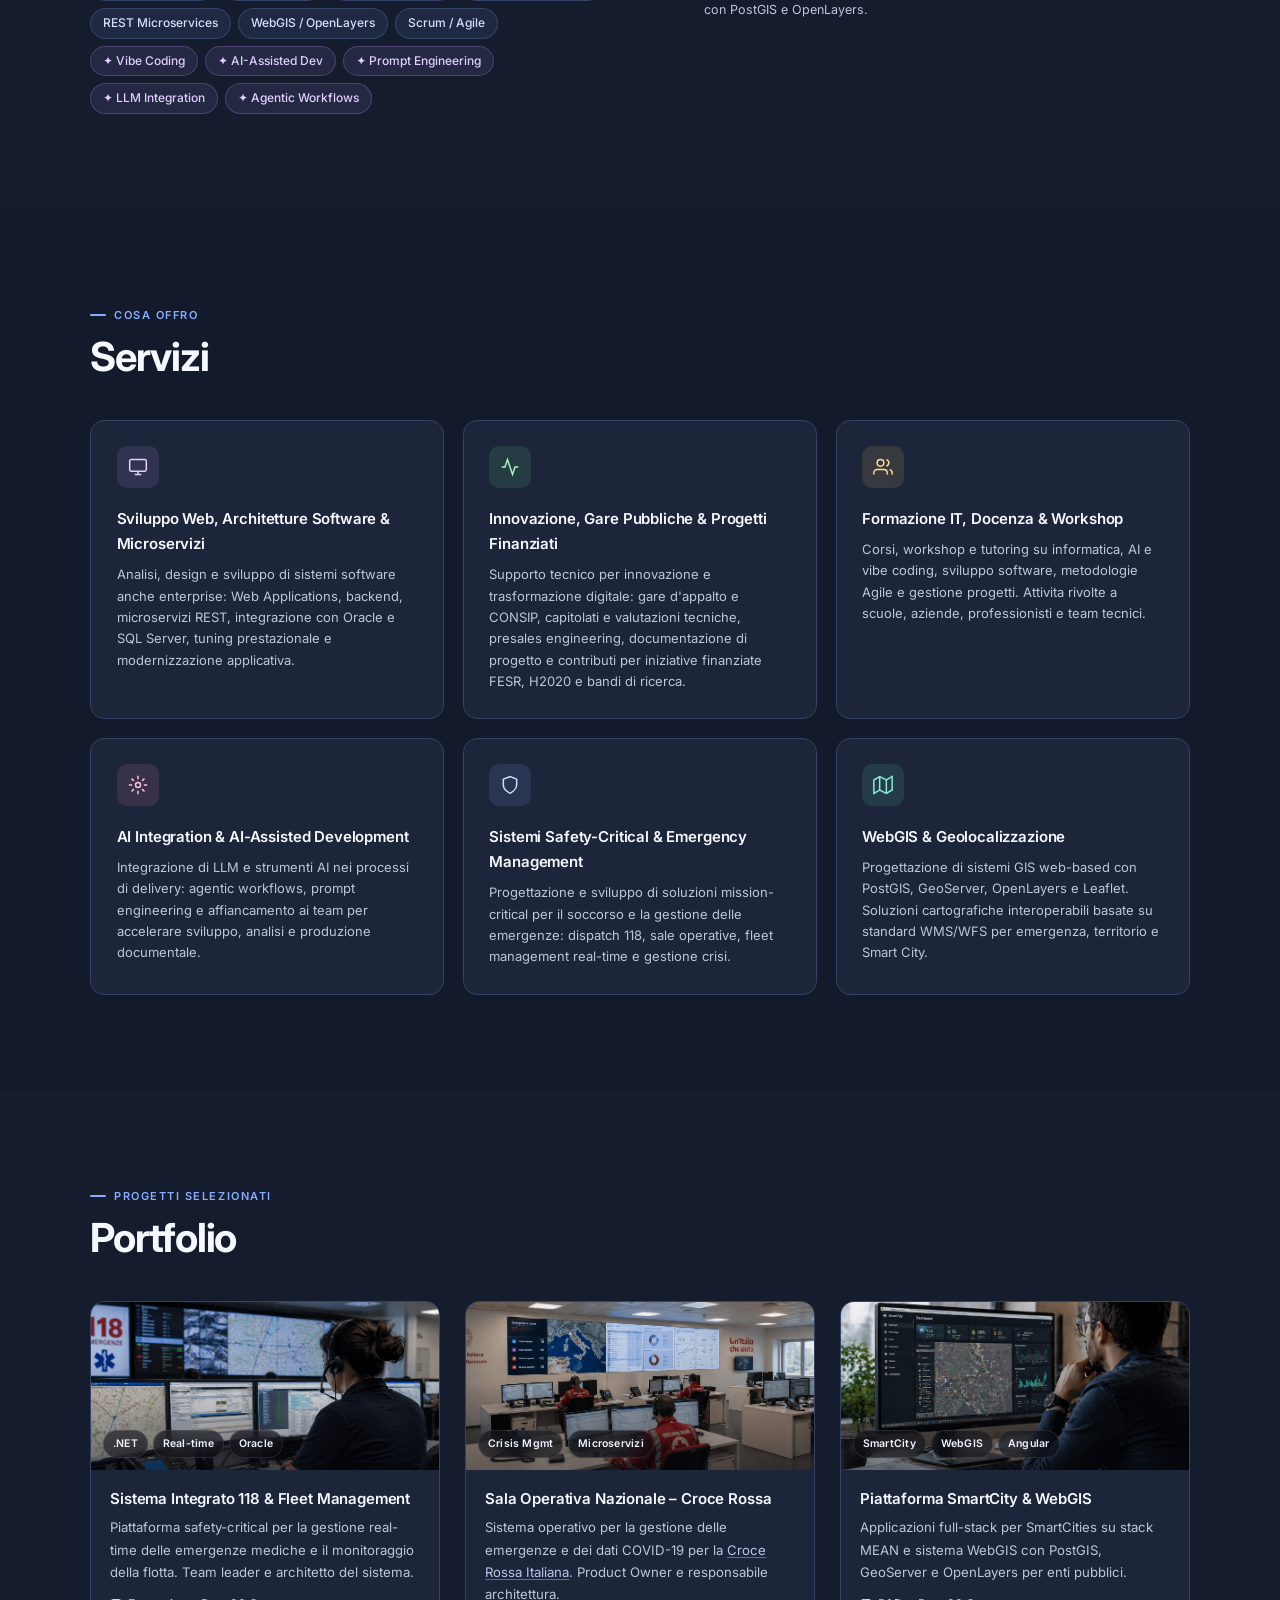
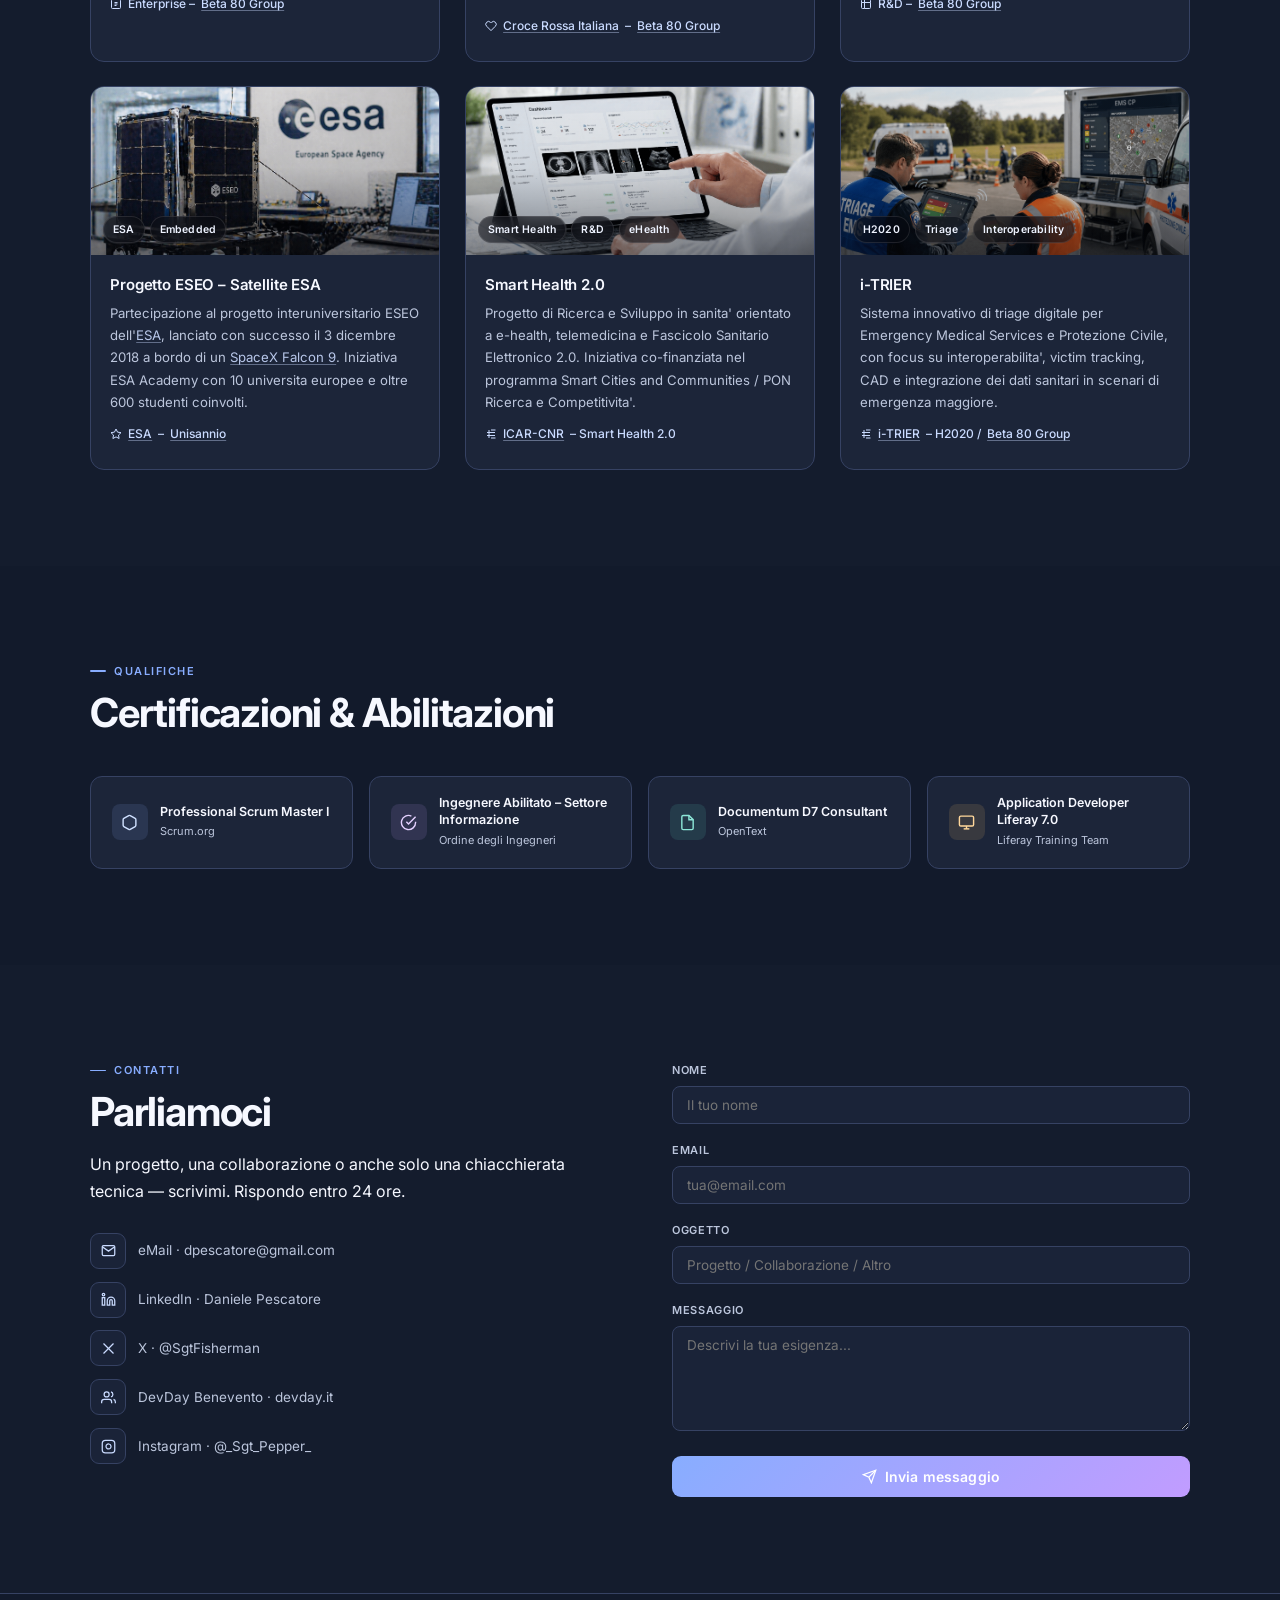
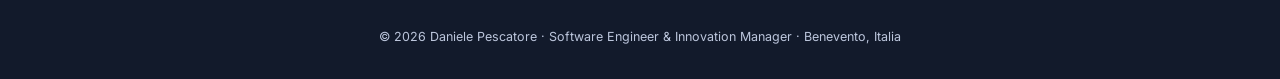
==== commit f92f9b95: "Corretto bug su mail" ====
--- a/index.html
+++ b/index.html
@@ -404,7 +404,7 @@
         <div class="contact-links">
           <a href="mailto:dpescatore@gmail.com" class="clink">
             <span class="clink-icon"><svg viewBox="0 0 24 24" fill="none" stroke="currentColor" stroke-width="2"><path d="M4 4h16c1.1 0 2 .9 2 2v12c0 1.1-.9 2-2 2H4c-1.1 0-2-.9-2-2V6c0-1.1.9-2 2-2z"/><polyline points="22,6 12,13 2,6"/></svg></span>
-            eMail ·dpescatore@gmail.com
+            eMail · dpescatore@gmail.com
           </a>
           <a href="https://www.linkedin.com/in/daniele-pescatore/" target="_blank" rel="noopener noreferrer" class="clink">
             <span class="clink-icon"><svg viewBox="0 0 24 24" fill="none" stroke="currentColor" stroke-width="2"><path d="M16 8a6 6 0 0 1 6 6v7h-4v-7a2 2 0 0 0-2-2 2 2 0 0 0-2 2v7h-4v-7a6 6 0 0 1 6-6z"/><rect x="2" y="9" width="4" height="12"/><circle cx="4" cy="4" r="2"/></svg></span>
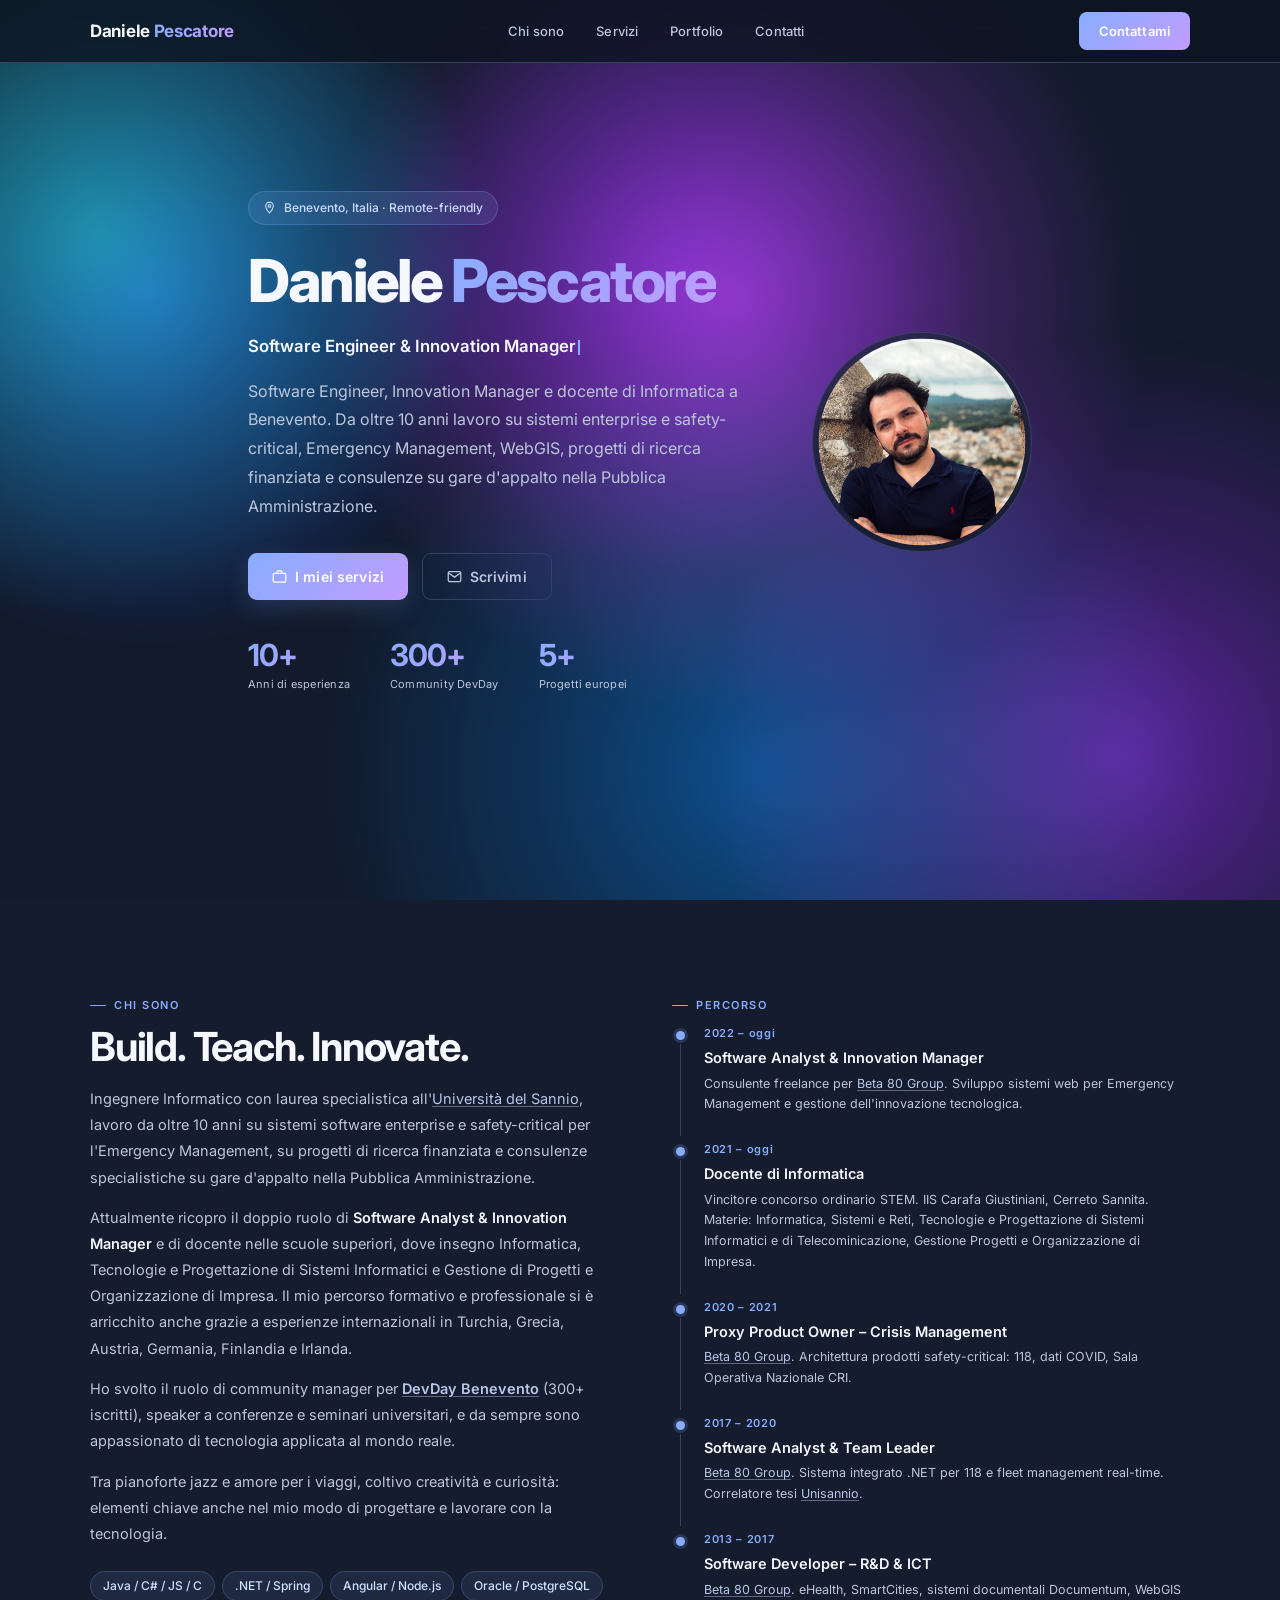
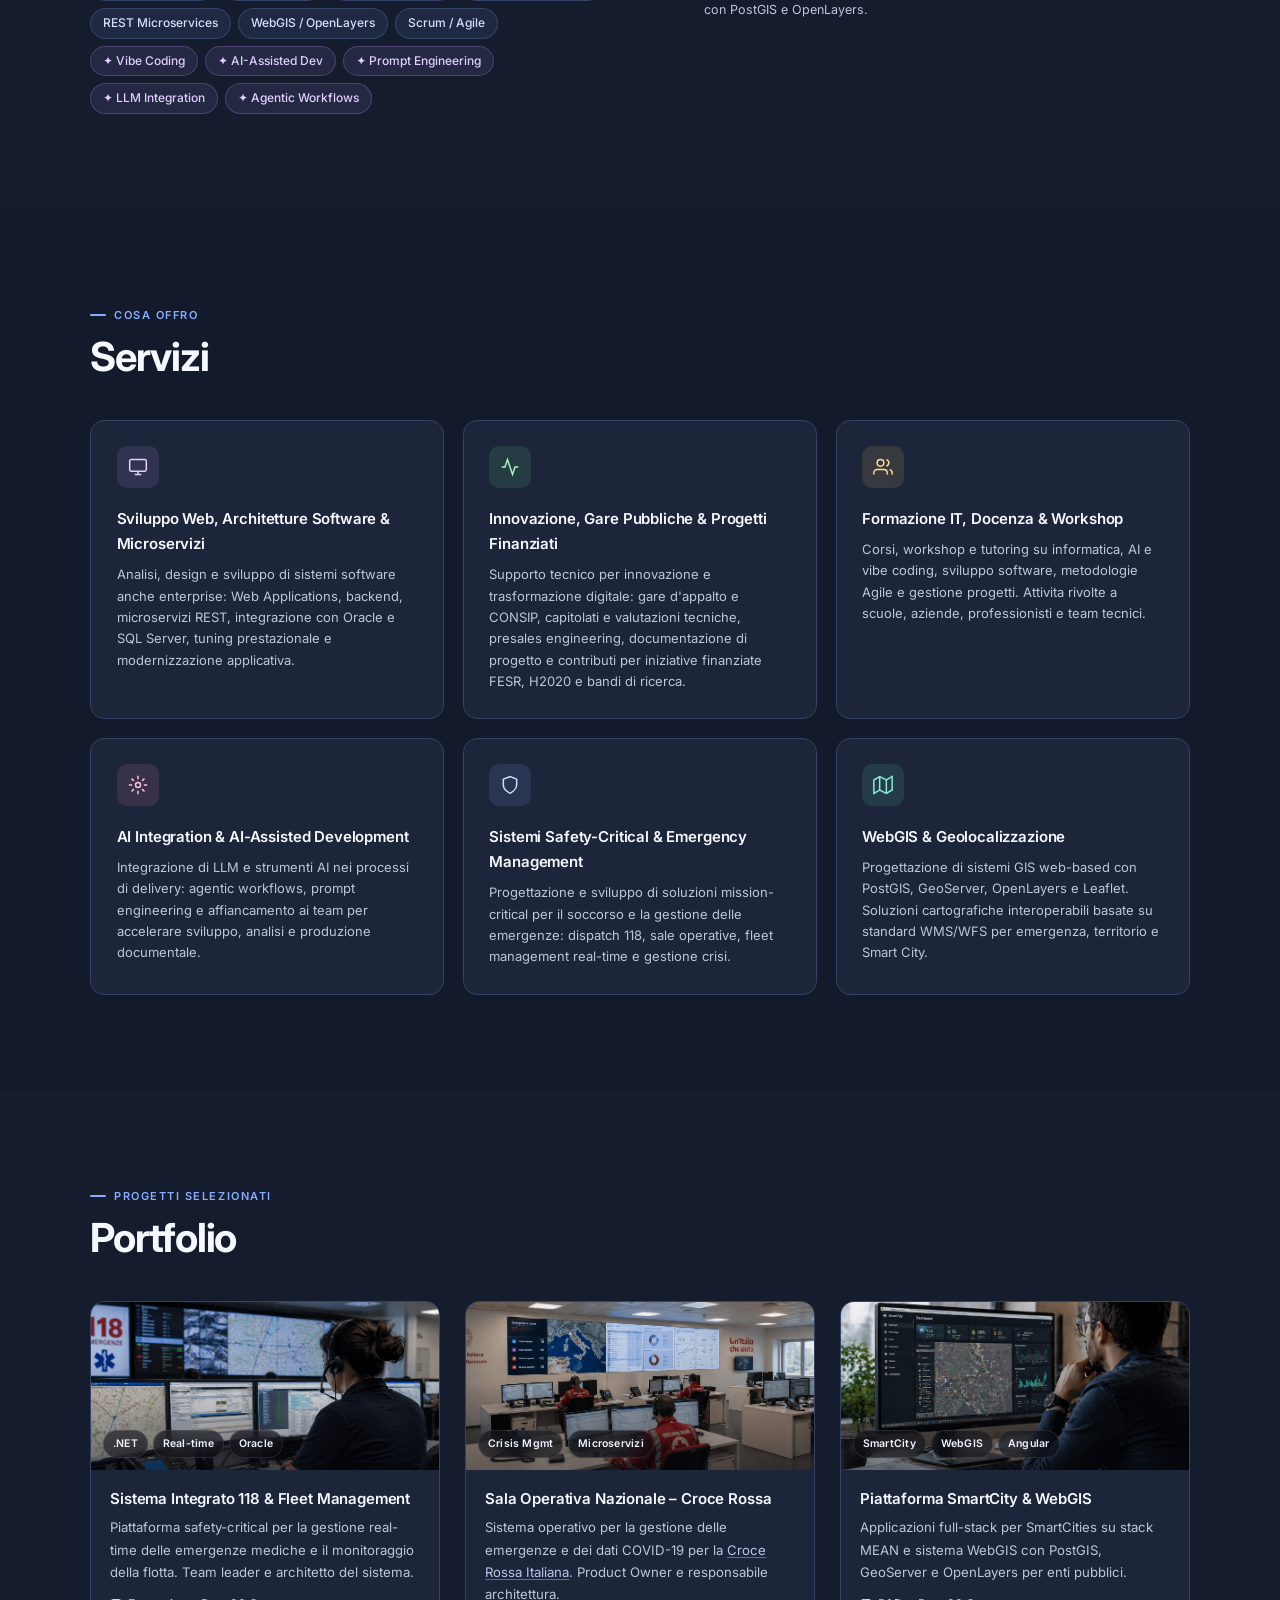
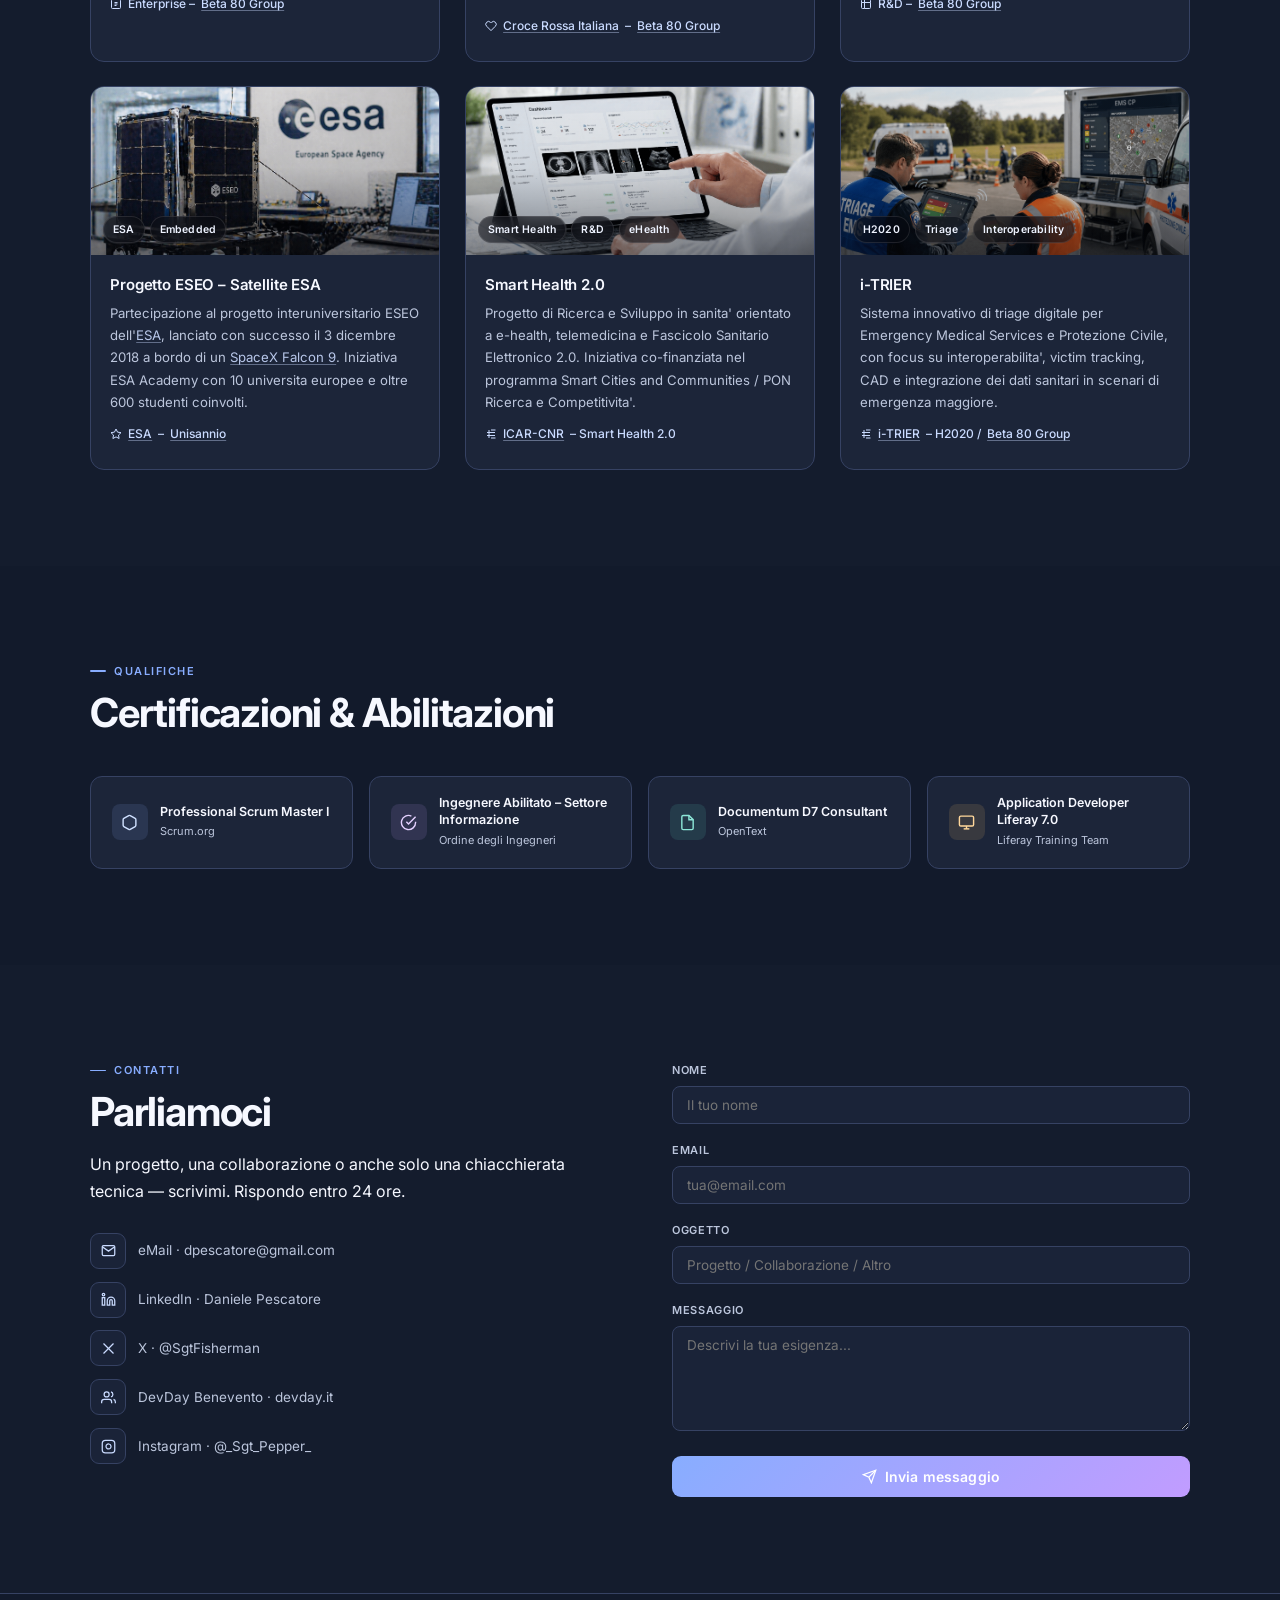
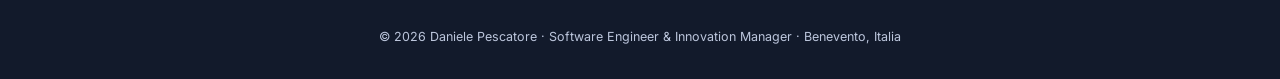
==== commit 7ce432b7: "Corretti typo" ====
--- a/index.html
+++ b/index.html
@@ -167,8 +167,8 @@
         <div class="section-tag">Chi sono</div>
         <h2 class="section-title">Build. Teach. Innovate.</h2>
         <p>Ingegnere Informatico con laurea specialistica all'<a href="https://www.unisannio.it/" target="_blank" rel="noopener noreferrer">Università del Sannio</a>, lavoro da oltre 10 anni su sistemi software enterprise e safety-critical per l'Emergency Management, su progetti di ricerca finanziata e consulenze specialistiche su gare d'appalto nella Pubblica Amministrazione.</p>
-        <p>Attualmente ricopro il doppio ruolo di <strong style="color:var(--text);font-weight:600">Software Analyst & Innovation Manager</strong> e di docente nelle scuole superiori, dove insegno Informatica, Tecnologie e Progettazione di Sistemi Informatici e Gestione di Progetti e Organizzazione di Impresa. Il mio percorso formativo e professionale si e' arricchito anche grazie a esperienze internazionali in Turchia, Grecia, Austria, Germania, Finlandia e Irlanda.</p>
-        <p>Ho svolto il ruolo di community manager per <strong style="color:var(--text);font-weight:600"><a href="https://www.devday.it" target="_blank" rel="noopener noreferrer">DevDay Benevento</a></strong> (300+ iscritti), speaker a conferenze e seminari universitari, e da sempre appassionato di tecnologia applicata al mondo reale.</p>
+        <p>Attualmente ricopro il doppio ruolo di <strong style="color:var(--text);font-weight:600">Software Analyst & Innovation Manager</strong> e di docente nelle scuole superiori, dove insegno Informatica, Tecnologie e Progettazione di Sistemi Informatici e Gestione di Progetti e Organizzazione di Impresa. Il mio percorso formativo e professionale si è arricchito anche grazie a esperienze internazionali in Turchia, Grecia, Austria, Germania, Finlandia e Irlanda.</p>
+        <p>Ho svolto il ruolo di community manager per <strong style="color:var(--text);font-weight:600"><a href="https://www.devday.it" target="_blank" rel="noopener noreferrer">DevDay Benevento</a></strong> (300+ iscritti), speaker a conferenze e seminari universitari, e da sempre sono appassionato di tecnologia applicata al mondo reale.</p>
         <p>Tra pianoforte jazz e amore per i viaggi, coltivo creatività e curiosità: elementi chiave anche nel mio modo di progettare e lavorare con la tecnologia.</p>
         <div class="skill-chips">
           <span class="chip">Java / C# / JS / C</span>
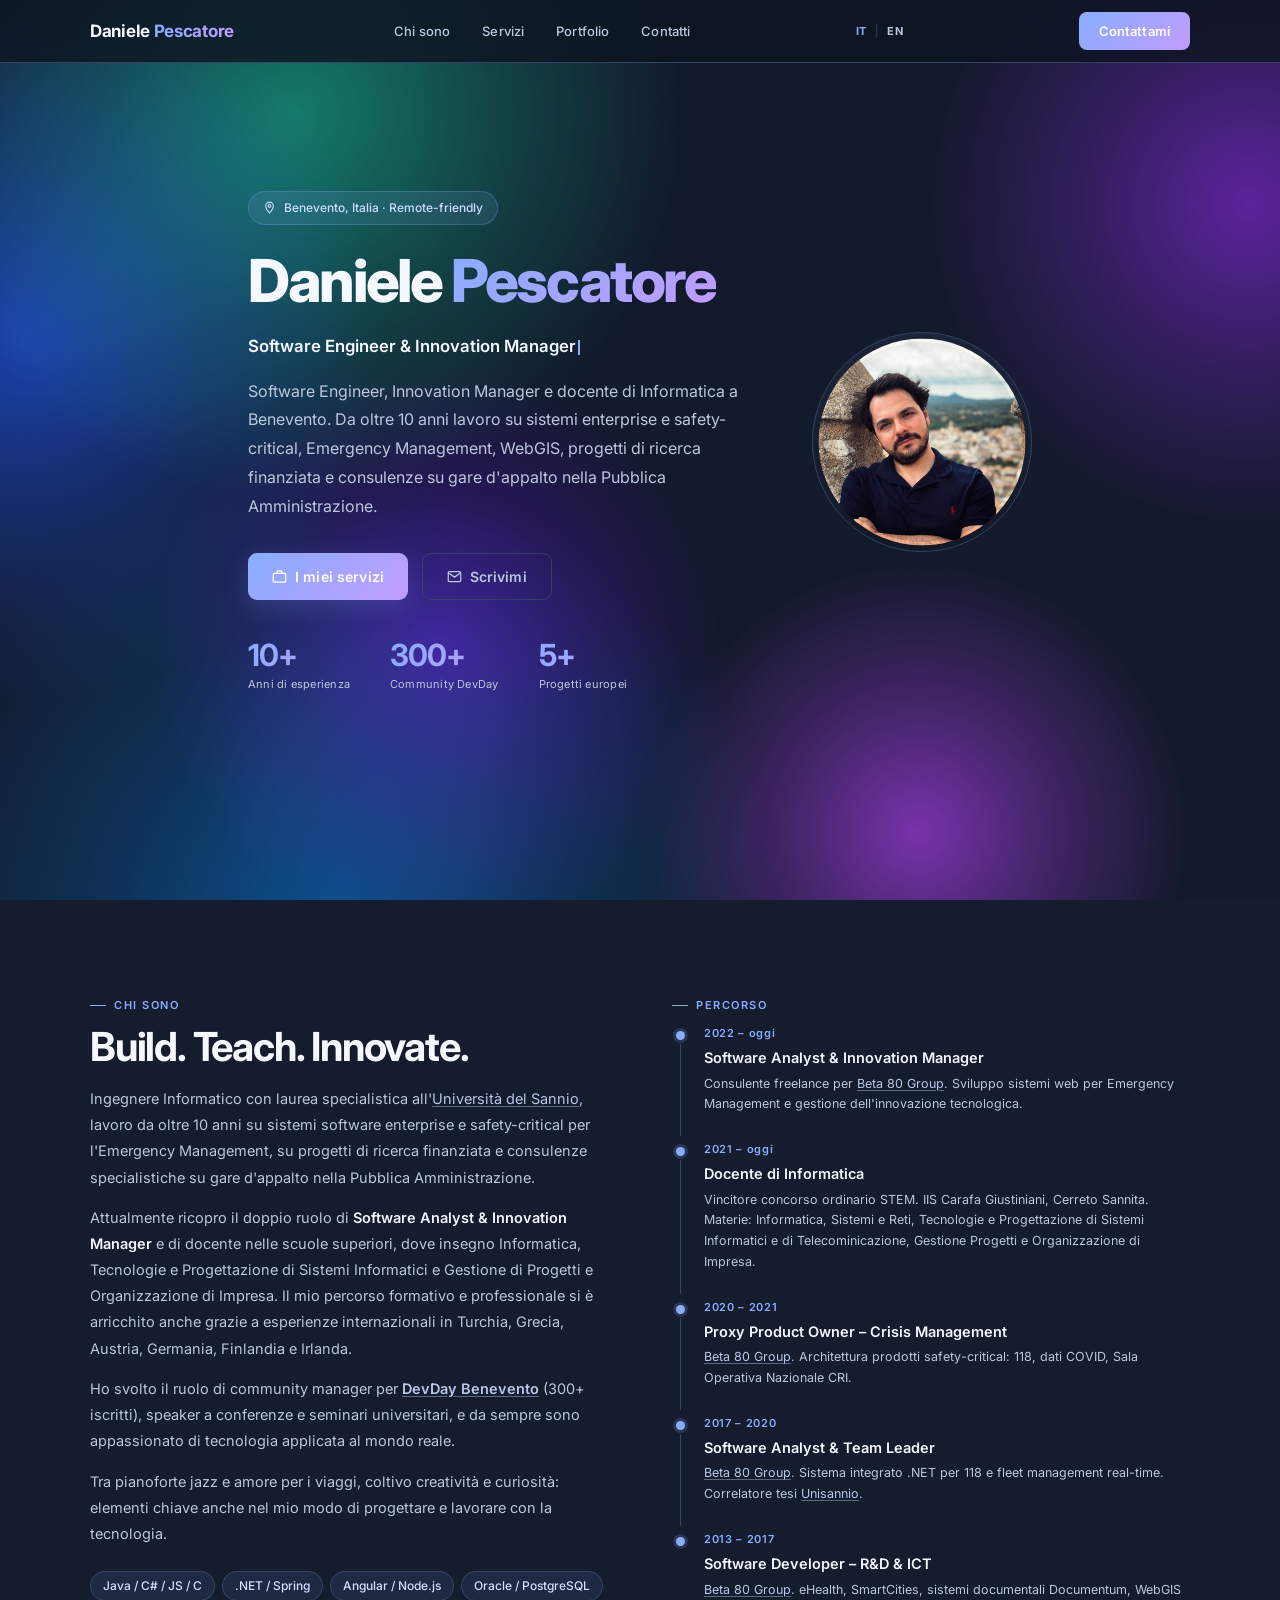
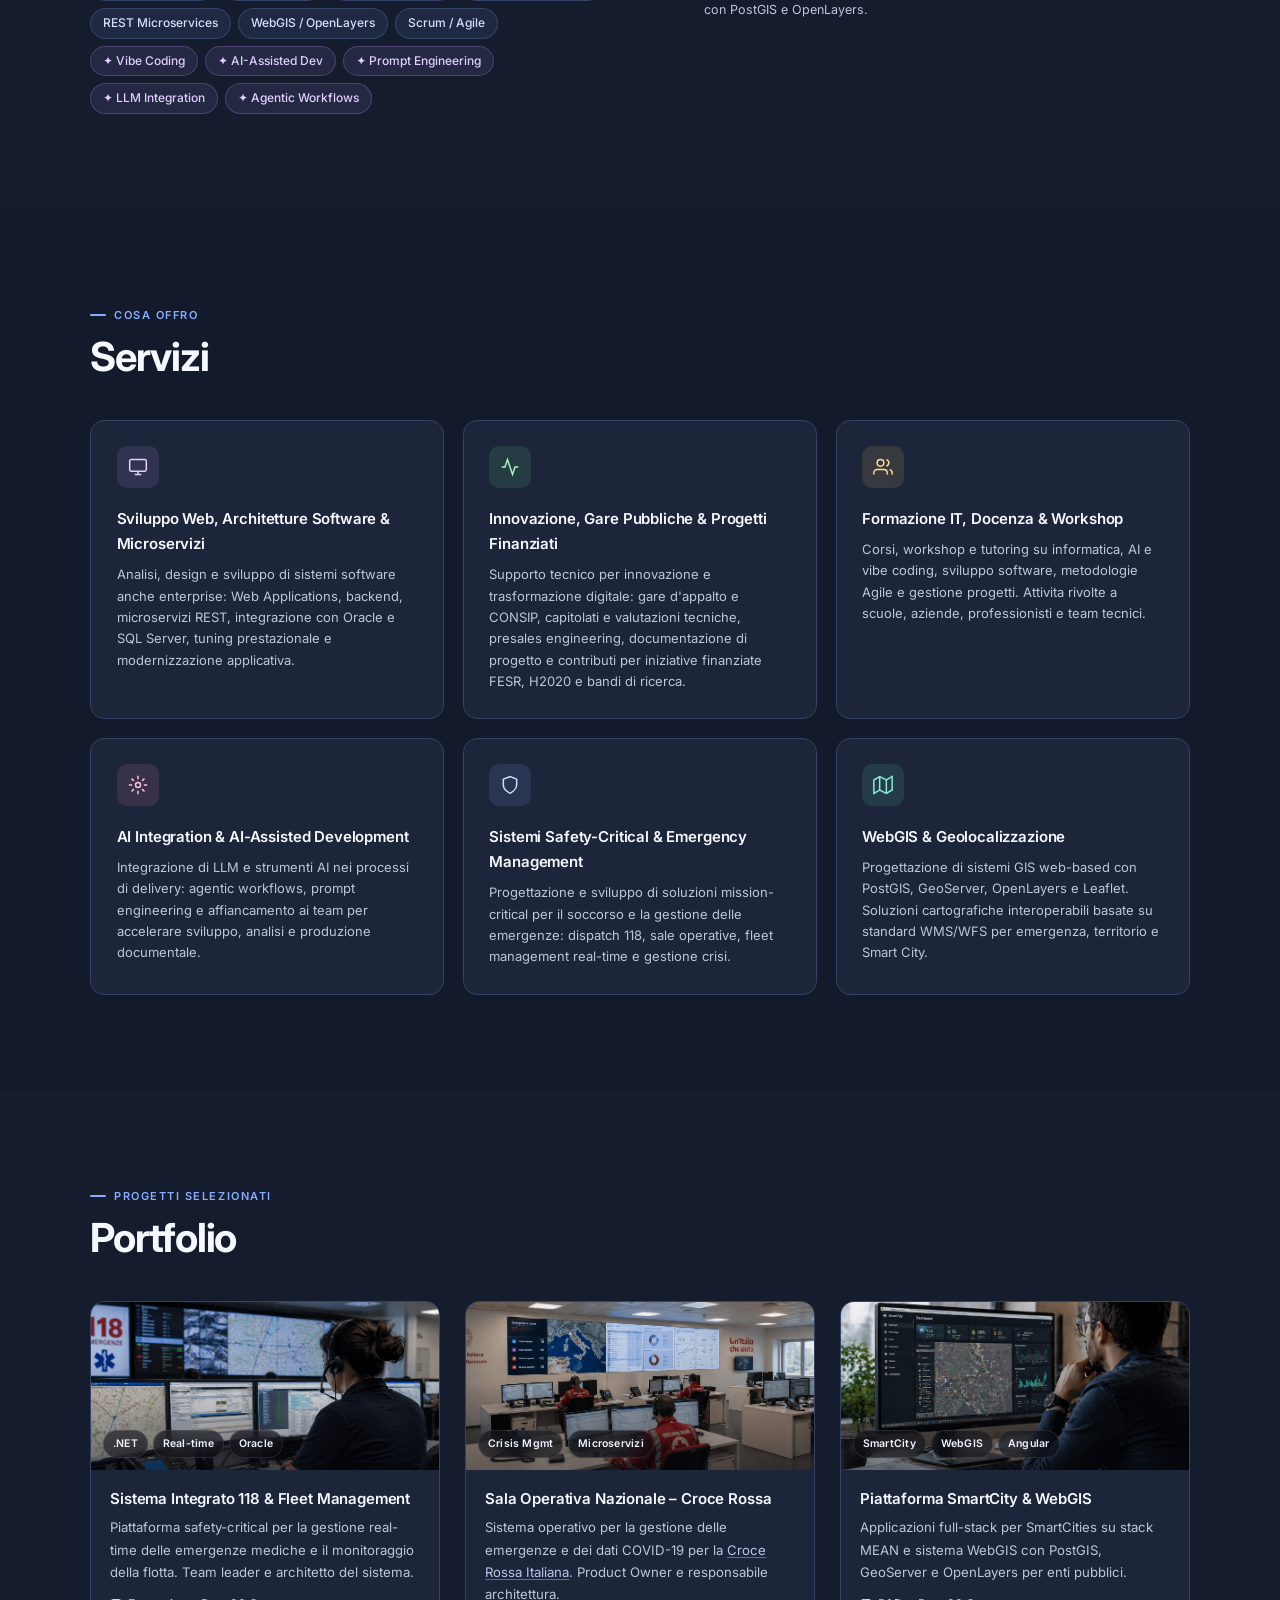
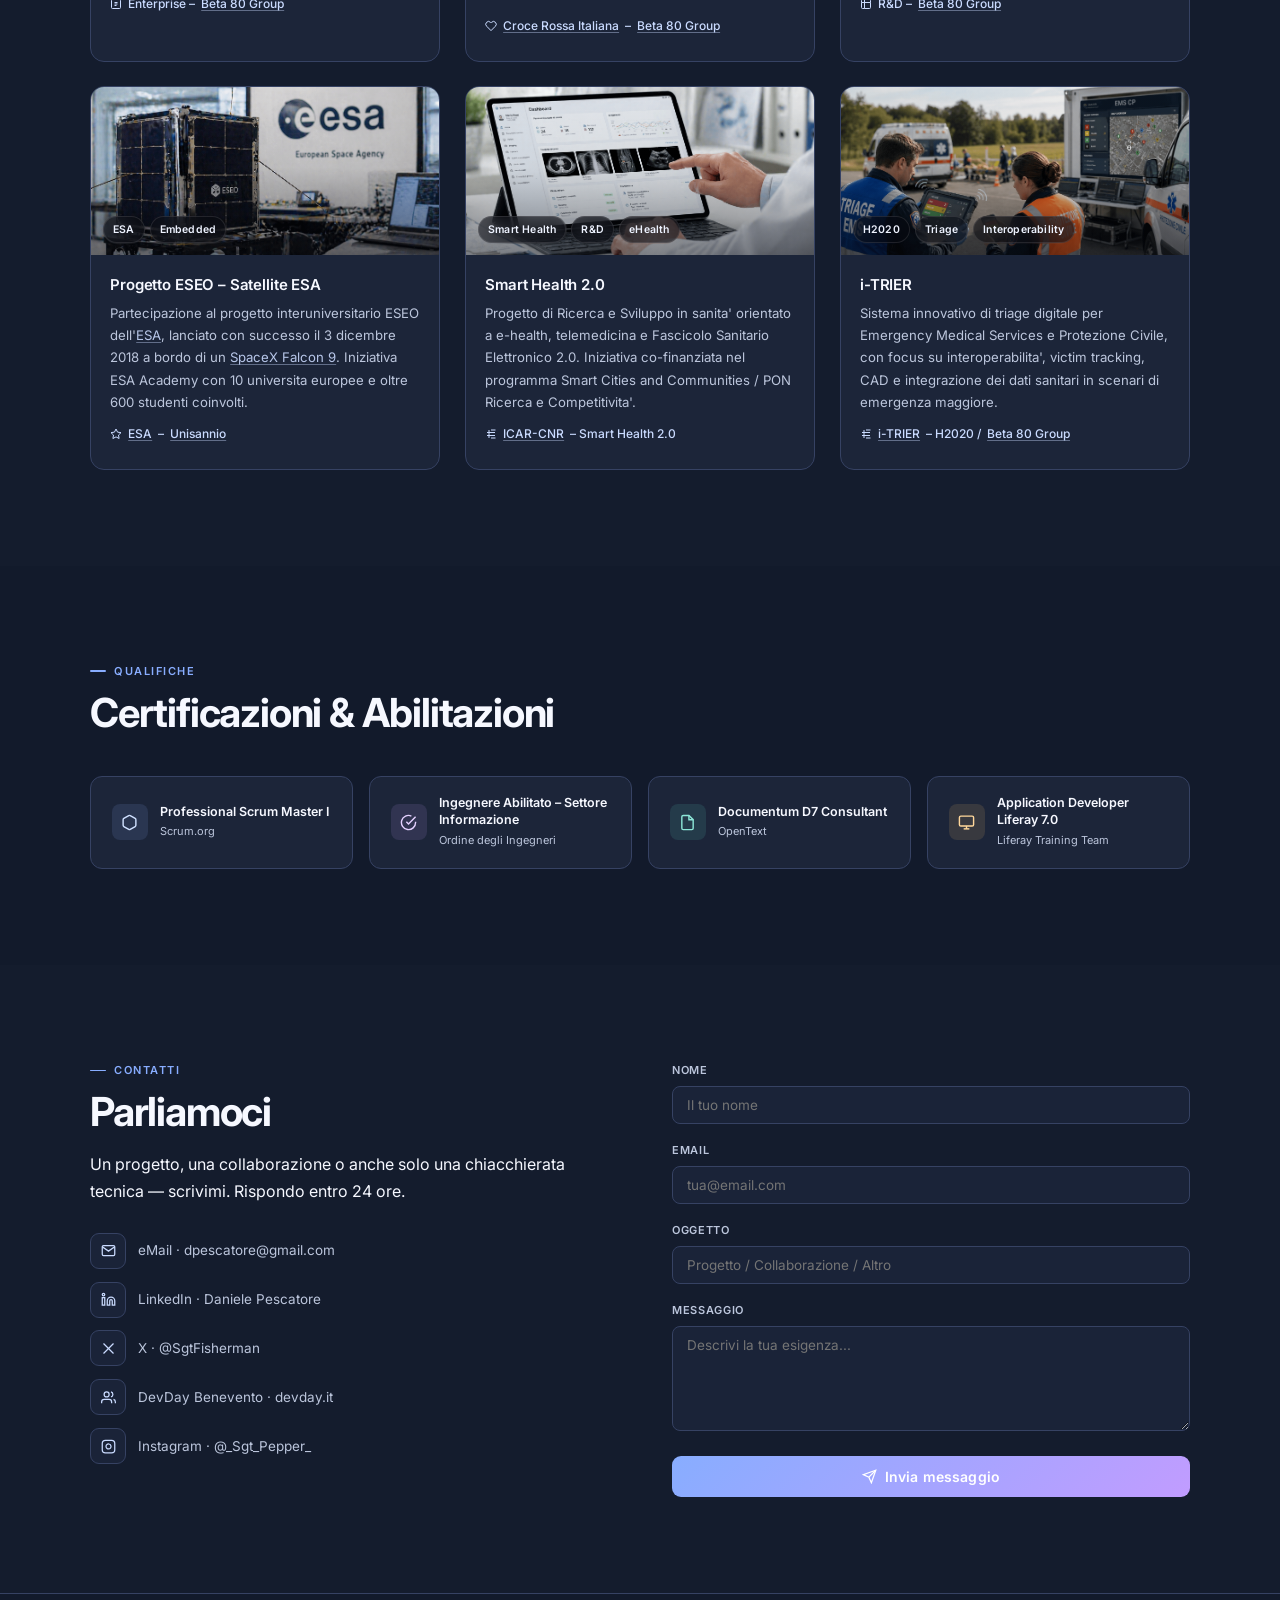
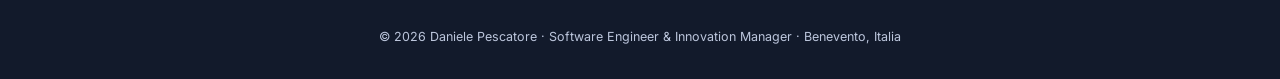
==== commit 3dd313de: "Aggiunta localizzazione per IT-EN. Modificate tutte le label e aggiunti file di traduzione." ====
--- a/index.html
+++ b/index.html
@@ -111,12 +111,17 @@
   <div class="nav-inner">
     <span class="nav-logo">Daniele <span>Pescatore</span></span>
     <ul class="nav-links">
-      <li><a href="#about">Chi sono</a></li>
-      <li><a href="#services">Servizi</a></li>
-      <li><a href="#portfolio">Portfolio</a></li>
-      <li><a href="#contact">Contatti</a></li>
+      <li><a href="#about" data-i18n="nav.about">Chi sono</a></li>
+      <li><a href="#services" data-i18n="nav.services">Servizi</a></li>
+      <li><a href="#portfolio" data-i18n="nav.portfolio">Portfolio</a></li>
+      <li><a href="#contact" data-i18n="nav.contact">Contatti</a></li>
     </ul>
-    <a href="#contact" class="btn-nav">Contattami</a>
+    <div class="lang-toggle">
+      <button class="lang-btn active" data-lang="it" aria-pressed="true">IT</button>
+      <span class="lang-sep">|</span>
+      <button class="lang-btn" data-lang="en" aria-pressed="false">EN</button>
+    </div>
+    <a href="#contact" class="btn-nav" data-i18n="nav.cta">Contattami</a>
   </div>
 </nav>
 
@@ -127,25 +132,25 @@
       <div class="reveal">
         <div class="hero-badge">
           <svg viewBox="0 0 24 24" fill="none" stroke="currentColor" stroke-width="2"><path d="M12 2C8.13 2 5 5.13 5 9c0 5.25 7 13 7 13s7-7.75 7-13c0-3.87-3.13-7-7-7z"/><circle cx="12" cy="9" r="2.5"/></svg>
-          Benevento, Italia · Remote-friendly
+          <span data-i18n="hero.badge">Benevento, Italia · Remote-friendly</span>
         </div>
         <h1 class="hero-title">Daniele <span>Pescatore</span></h1>
         <p class="hero-role">Software Engineer & <span id="typed-role"></span><span class="cursor"></span></p>
-        <p class="hero-sub">Software Engineer, Innovation Manager e docente di Informatica a Benevento. Da oltre 10 anni lavoro su sistemi enterprise e safety-critical, Emergency Management, WebGIS, progetti di ricerca finanziata e consulenze su gare d'appalto nella Pubblica Amministrazione.</p>
+        <p class="hero-sub" data-i18n="hero.sub">Software Engineer, Innovation Manager e docente di Informatica a Benevento. Da oltre 10 anni lavoro su sistemi enterprise e safety-critical, Emergency Management, WebGIS, progetti di ricerca finanziata e consulenze su gare d'appalto nella Pubblica Amministrazione.</p>
         <div class="btn-group">
           <a href="#services" class="btn btn-primary">
             <svg viewBox="0 0 24 24" fill="none" stroke="currentColor" stroke-width="2"><rect x="2" y="7" width="20" height="14" rx="2"/><path d="M16 7V5a2 2 0 0 0-2-2h-4a2 2 0 0 0-2 2v2"/></svg>
-            I miei servizi
+            <span data-i18n="hero.btn.services">I miei servizi</span>
           </a>
           <a href="#contact" class="btn btn-outline">
             <svg viewBox="0 0 24 24" fill="none" stroke="currentColor" stroke-width="2"><path d="M4 4h16c1.1 0 2 .9 2 2v12c0 1.1-.9 2-2 2H4c-1.1 0-2-.9-2-2V6c0-1.1.9-2 2-2z"/><polyline points="22,6 12,13 2,6"/></svg>
-            Scrivimi
+            <span data-i18n="hero.btn.contact">Scrivimi</span>
           </a>
         </div>
         <div class="hero-stats">
-          <div class="stat"><span class="stat-num" data-target="10" data-suffix="+">0</span><span class="stat-label">Anni di esperienza</span></div>
-          <div class="stat"><span class="stat-num" data-target="300" data-suffix="+">0</span><span class="stat-label">Community DevDay</span></div>
-          <div class="stat"><span class="stat-num" data-target="5" data-suffix="+">0</span><span class="stat-label">Progetti europei</span></div>
+          <div class="stat"><span class="stat-num" data-target="10" data-suffix="+">0</span><span class="stat-label" data-i18n="hero.stats.years">Anni di esperienza</span></div>
+          <div class="stat"><span class="stat-num" data-target="300" data-suffix="+">0</span><span class="stat-label" data-i18n="hero.stats.community">Community DevDay</span></div>
+          <div class="stat"><span class="stat-num" data-target="5" data-suffix="+">0</span><span class="stat-label" data-i18n="hero.stats.projects">Progetti europei</span></div>
         </div>
       </div>
       <div class="reveal">
@@ -164,12 +169,12 @@
   <div class="container">
     <div class="about-grid">
       <div class="about-text reveal">
-        <div class="section-tag">Chi sono</div>
-        <h2 class="section-title">Build. Teach. Innovate.</h2>
-        <p>Ingegnere Informatico con laurea specialistica all'<a href="https://www.unisannio.it/" target="_blank" rel="noopener noreferrer">Università del Sannio</a>, lavoro da oltre 10 anni su sistemi software enterprise e safety-critical per l'Emergency Management, su progetti di ricerca finanziata e consulenze specialistiche su gare d'appalto nella Pubblica Amministrazione.</p>
-        <p>Attualmente ricopro il doppio ruolo di <strong style="color:var(--text);font-weight:600">Software Analyst & Innovation Manager</strong> e di docente nelle scuole superiori, dove insegno Informatica, Tecnologie e Progettazione di Sistemi Informatici e Gestione di Progetti e Organizzazione di Impresa. Il mio percorso formativo e professionale si è arricchito anche grazie a esperienze internazionali in Turchia, Grecia, Austria, Germania, Finlandia e Irlanda.</p>
-        <p>Ho svolto il ruolo di community manager per <strong style="color:var(--text);font-weight:600"><a href="https://www.devday.it" target="_blank" rel="noopener noreferrer">DevDay Benevento</a></strong> (300+ iscritti), speaker a conferenze e seminari universitari, e da sempre sono appassionato di tecnologia applicata al mondo reale.</p>
-        <p>Tra pianoforte jazz e amore per i viaggi, coltivo creatività e curiosità: elementi chiave anche nel mio modo di progettare e lavorare con la tecnologia.</p>
+        <div class="section-tag" data-i18n="about.tag">Chi sono</div>
+        <h2 class="section-title" data-i18n="about.title">Build. Teach. Innovate.</h2>
+        <p data-i18n-html="about.p1">Ingegnere Informatico con laurea specialistica all'<a href="https://www.unisannio.it/" target="_blank" rel="noopener noreferrer">Università del Sannio</a>, lavoro da oltre 10 anni su sistemi software enterprise e safety-critical per l'Emergency Management, su progetti di ricerca finanziata e consulenze specialistiche su gare d'appalto nella Pubblica Amministrazione.</p>
+        <p data-i18n-html="about.p2">Attualmente ricopro il doppio ruolo di <strong style="color:var(--text);font-weight:600">Software Analyst & Innovation Manager</strong> e di docente nelle scuole superiori, dove insegno Informatica, Tecnologie e Progettazione di Sistemi Informatici e Gestione di Progetti e Organizzazione di Impresa. Il mio percorso formativo e professionale si è arricchito anche grazie a esperienze internazionali in Turchia, Grecia, Austria, Germania, Finlandia e Irlanda.</p>
+        <p data-i18n-html="about.p3">Ho svolto il ruolo di community manager per <strong style="color:var(--text);font-weight:600"><a href="https://www.devday.it" target="_blank" rel="noopener noreferrer">DevDay Benevento</a></strong> (300+ iscritti), speaker a conferenze e seminari universitari, e da sempre sono appassionato di tecnologia applicata al mondo reale.</p>
+        <p data-i18n="about.p4">Tra pianoforte jazz e amore per i viaggi, coltivo creatività e curiosità: elementi chiave anche nel mio modo di progettare e lavorare con la tecnologia.</p>
         <div class="skill-chips">
           <span class="chip">Java / C# / JS / C</span>
           <span class="chip">.NET / Spring</span>
@@ -186,27 +191,27 @@
         </div>
       </div>
       <div class="reveal">
-        <div class="section-tag">Percorso</div>
+        <div class="section-tag" data-i18n="about.timeline.tag">Percorso</div>
         <div class="timeline">
           <div class="tl-item">
             <div class="tl-left"><div class="tl-dot"></div><div class="tl-line"></div></div>
-            <div class="tl-content"><div class="tl-year">2022 – oggi</div><div class="tl-title">Software Analyst & Innovation Manager</div><div class="tl-desc">Consulente freelance per <a href="https://www.beta80group.com/" target="_blank" rel="noopener noreferrer">Beta 80 Group</a>. Sviluppo sistemi web per Emergency Management e gestione dell'innovazione tecnologica.</div></div>
-          </div>
-          <div class="tl-item">
-            <div class="tl-left"><div class="tl-dot"></div><div class="tl-line"></div></div> 
-            <div class="tl-content"><div class="tl-year">2021 – oggi</div><div class="tl-title">Docente di Informatica</div><div class="tl-desc">Vincitore concorso ordinario STEM. IIS Carafa Giustiniani, Cerreto Sannita. Materie: Informatica, Sistemi e Reti, Tecnologie e Progettazione di Sistemi Informatici e di Telecominicazione, Gestione Progetti e Organizzazione di Impresa.</div></div>
+            <div class="tl-content"><div class="tl-year">2022 – oggi</div><div class="tl-title" data-i18n="about.tl1.title">Software Analyst & Innovation Manager</div><div class="tl-desc" data-i18n-html="about.tl1.desc">Consulente freelance per <a href="https://www.beta80group.com/" target="_blank" rel="noopener noreferrer">Beta 80 Group</a>. Sviluppo sistemi web per Emergency Management e gestione dell'innovazione tecnologica.</div></div>
           </div>
           <div class="tl-item">
             <div class="tl-left"><div class="tl-dot"></div><div class="tl-line"></div></div>
-            <div class="tl-content"><div class="tl-year">2020 – 2021</div><div class="tl-title">Proxy Product Owner – Crisis Management</div><div class="tl-desc"><a href="https://www.beta80group.com/" target="_blank" rel="noopener noreferrer">Beta 80 Group</a>. Architettura prodotti safety-critical: 118, dati COVID, Sala Operativa Nazionale CRI.</div></div>
+            <div class="tl-content"><div class="tl-year">2021 – oggi</div><div class="tl-title" data-i18n="about.tl2.title">Docente di Informatica</div><div class="tl-desc" data-i18n="about.tl2.desc">Vincitore concorso ordinario STEM. IIS Carafa Giustiniani, Cerreto Sannita. Materie: Informatica, Sistemi e Reti, Tecnologie e Progettazione di Sistemi Informatici e di Telecominicazione, Gestione Progetti e Organizzazione di Impresa.</div></div>
           </div>
           <div class="tl-item">
             <div class="tl-left"><div class="tl-dot"></div><div class="tl-line"></div></div>
-            <div class="tl-content"><div class="tl-year">2017 – 2020</div><div class="tl-title">Software Analyst & Team Leader</div><div class="tl-desc"><a href="https://www.beta80group.com/" target="_blank" rel="noopener noreferrer">Beta 80 Group</a>. Sistema integrato .NET per 118 e fleet management real-time. Correlatore tesi <a href="https://www.unisannio.it/" target="_blank" rel="noopener noreferrer">Unisannio</a>.</div></div>
+            <div class="tl-content"><div class="tl-year">2020 – 2021</div><div class="tl-title" data-i18n="about.tl3.title">Proxy Product Owner – Crisis Management</div><div class="tl-desc" data-i18n-html="about.tl3.desc"><a href="https://www.beta80group.com/" target="_blank" rel="noopener noreferrer">Beta 80 Group</a>. Architettura prodotti safety-critical: 118, dati COVID, Sala Operativa Nazionale CRI.</div></div>
+          </div>
+          <div class="tl-item">
+            <div class="tl-left"><div class="tl-dot"></div><div class="tl-line"></div></div>
+            <div class="tl-content"><div class="tl-year">2017 – 2020</div><div class="tl-title" data-i18n="about.tl4.title">Software Analyst & Team Leader</div><div class="tl-desc" data-i18n-html="about.tl4.desc"><a href="https://www.beta80group.com/" target="_blank" rel="noopener noreferrer">Beta 80 Group</a>. Sistema integrato .NET per 118 e fleet management real-time. Correlatore tesi <a href="https://www.unisannio.it/" target="_blank" rel="noopener noreferrer">Unisannio</a>.</div></div>
           </div>
           <div class="tl-item">
             <div class="tl-left"><div class="tl-dot"></div></div>
-            <div class="tl-content"><div class="tl-year">2013 – 2017</div><div class="tl-title">Software Developer – R&D & ICT</div><div class="tl-desc"><a href="https://www.beta80group.com/" target="_blank" rel="noopener noreferrer">Beta 80 Group</a>. eHealth, SmartCities, sistemi documentali Documentum, WebGIS con PostGIS e OpenLayers.</div></div>
+            <div class="tl-content"><div class="tl-year">2013 – 2017</div><div class="tl-title" data-i18n="about.tl5.title">Software Developer – R&D & ICT</div><div class="tl-desc" data-i18n-html="about.tl5.desc"><a href="https://www.beta80group.com/" target="_blank" rel="noopener noreferrer">Beta 80 Group</a>. eHealth, SmartCities, sistemi documentali Documentum, WebGIS con PostGIS e OpenLayers.</div></div>
           </div>
         </div>
       </div>
@@ -218,51 +223,51 @@
 <section id="services">
   <div class="container">
     <div class="reveal">
-      <div class="section-tag">Cosa offro</div>
-      <h2 class="section-title">Servizi</h2>
+      <div class="section-tag" data-i18n="services.tag">Cosa offro</div>
+      <h2 class="section-title" data-i18n="services.title">Servizi</h2>
     </div>
     <div class="services-grid">
       <div class="service-card reveal">
         <div class="s-icon si-purple">
           <svg viewBox="0 0 24 24" fill="none" stroke="currentColor" stroke-width="1.8"><rect x="2" y="3" width="20" height="14" rx="2"/><line x1="8" y1="21" x2="16" y2="21"/><line x1="12" y1="17" x2="12" y2="21"/></svg>
         </div>
-        <h3>Sviluppo Web, Architetture Software & Microservizi</h3>
-        <p>Analisi, design e sviluppo di sistemi software anche enterprise: Web Applications, backend, microservizi REST, integrazione con Oracle e SQL Server, tuning prestazionale e modernizzazione applicativa.</p>
+        <h3 data-i18n="services.card1.title">Sviluppo Web, Architetture Software & Microservizi</h3>
+        <p data-i18n="services.card1.desc">Analisi, design e sviluppo di sistemi software anche enterprise: Web Applications, backend, microservizi REST, integrazione con Oracle e SQL Server, tuning prestazionale e modernizzazione applicativa.</p>
       </div>
       <div class="service-card reveal">
         <div class="s-icon si-green">
           <svg viewBox="0 0 24 24" fill="none" stroke="currentColor" stroke-width="1.8"><polyline points="22 12 18 12 15 21 9 3 6 12 2 12"/></svg>
         </div>
-        <h3>Innovazione, Gare Pubbliche & Progetti Finanziati</h3>
-        <p>Supporto tecnico per innovazione e trasformazione digitale: gare d'appalto e CONSIP, capitolati e valutazioni tecniche, presales engineering, documentazione di progetto e contributi per iniziative finanziate FESR, H2020 e bandi di ricerca.</p>
+        <h3 data-i18n="services.card2.title">Innovazione, Gare Pubbliche & Progetti Finanziati</h3>
+        <p data-i18n="services.card2.desc">Supporto tecnico per innovazione e trasformazione digitale: gare d'appalto e CONSIP, capitolati e valutazioni tecniche, presales engineering, documentazione di progetto e contributi per iniziative finanziate FESR, H2020 e bandi di ricerca.</p>
       </div>
       <div class="service-card reveal">
         <div class="s-icon si-amber">
           <svg viewBox="0 0 24 24" fill="none" stroke="currentColor" stroke-width="1.8"><path d="M17 21v-2a4 4 0 0 0-4-4H5a4 4 0 0 0-4 4v2"/><circle cx="9" cy="7" r="4"/><path d="M23 21v-2a4 4 0 0 0-3-3.87"/><path d="M16 3.13a4 4 0 0 1 0 7.75"/></svg>
         </div>
-        <h3>Formazione IT, Docenza & Workshop</h3>
-        <p>Corsi, workshop e tutoring su informatica, AI e vibe coding, sviluppo software, metodologie Agile e gestione progetti. Attivita rivolte a scuole, aziende, professionisti e team tecnici.</p>
+        <h3 data-i18n="services.card3.title">Formazione IT, Docenza & Workshop</h3>
+        <p data-i18n="services.card3.desc">Corsi, workshop e tutoring su informatica, AI e vibe coding, sviluppo software, metodologie Agile e gestione progetti. Attivita rivolte a scuole, aziende, professionisti e team tecnici.</p>
       </div>
       <div class="service-card reveal">
         <div class="s-icon si-pink">
           <svg viewBox="0 0 24 24" fill="none" stroke="currentColor" stroke-width="1.8"><circle cx="12" cy="12" r="3"/><path d="M12 1v4M12 19v4M4.22 4.22l2.83 2.83M16.95 16.95l2.83 2.83M1 12h4M19 12h4M4.22 19.78l2.83-2.83M16.95 7.05l2.83-2.83"/></svg>
         </div>
-        <h3>AI Integration & AI-Assisted Development</h3>
-        <p>Integrazione di LLM e strumenti AI nei processi di delivery: agentic workflows, prompt engineering e affiancamento ai team per accelerare sviluppo, analisi e produzione documentale.</p>
+        <h3 data-i18n="services.card4.title">AI Integration & AI-Assisted Development</h3>
+        <p data-i18n="services.card4.desc">Integrazione di LLM e strumenti AI nei processi di delivery: agentic workflows, prompt engineering e affiancamento ai team per accelerare sviluppo, analisi e produzione documentale.</p>
       </div>
       <div class="service-card reveal">
         <div class="s-icon si-blue">
           <svg viewBox="0 0 24 24" fill="none" stroke="currentColor" stroke-width="1.8"><path d="M12 22s8-4 8-10V5l-8-3-8 3v7c0 6 8 10 8 10z"/></svg>
         </div>
-        <h3>Sistemi Safety-Critical & Emergency Management</h3>
-        <p>Progettazione e sviluppo di soluzioni mission-critical per il soccorso e la gestione delle emergenze: dispatch 118, sale operative, fleet management real-time e gestione crisi.</p>
+        <h3 data-i18n="services.card5.title">Sistemi Safety-Critical & Emergency Management</h3>
+        <p data-i18n="services.card5.desc">Progettazione e sviluppo di soluzioni mission-critical per il soccorso e la gestione delle emergenze: dispatch 118, sale operative, fleet management real-time e gestione crisi.</p>
       </div>
       <div class="service-card reveal">
         <div class="s-icon si-teal">
           <svg viewBox="0 0 24 24" fill="none" stroke="currentColor" stroke-width="1.8"><polygon points="1 6 1 22 8 18 16 22 23 18 23 2 16 6 8 2 1 6"/><line x1="8" y1="2" x2="8" y2="18"/><line x1="16" y1="6" x2="16" y2="22"/></svg>
         </div>
-        <h3>WebGIS & Geolocalizzazione</h3>
-        <p>Progettazione di sistemi GIS web-based con PostGIS, GeoServer, OpenLayers e Leaflet. Soluzioni cartografiche interoperabili basate su standard WMS/WFS per emergenza, territorio e Smart City.</p>
+        <h3 data-i18n="services.card6.title">WebGIS & Geolocalizzazione</h3>
+        <p data-i18n="services.card6.desc">Progettazione di sistemi GIS web-based con PostGIS, GeoServer, OpenLayers e Leaflet. Soluzioni cartografiche interoperabili basate su standard WMS/WFS per emergenza, territorio e Smart City.</p>
       </div>
     </div>
   </div>
@@ -272,8 +277,8 @@
 <section id="portfolio">
   <div class="container">
     <div class="reveal">
-      <div class="section-tag">Progetti selezionati</div>
-      <h2 class="section-title">Portfolio</h2>
+      <div class="section-tag" data-i18n="portfolio.tag">Progetti selezionati</div>
+      <h2 class="section-title" data-i18n="portfolio.title">Portfolio</h2>
     </div>
     <div class="projects-grid">
       <div class="project-card reveal">
@@ -282,8 +287,8 @@
           <div class="project-tags"><span class="ptag">.NET</span><span class="ptag">Real-time</span><span class="ptag">Oracle</span></div>
         </div>
         <div class="project-body">
-          <h3>Sistema Integrato 118 & Fleet Management</h3>
-          <p>Piattaforma safety-critical per la gestione real-time delle emergenze mediche e il monitoraggio della flotta. Team leader e architetto del sistema.</p>
+          <h3 data-i18n="portfolio.p1.title">Sistema Integrato 118 & Fleet Management</h3>
+          <p data-i18n="portfolio.p1.desc">Piattaforma safety-critical per la gestione real-time delle emergenze mediche e il monitoraggio della flotta. Team leader e architetto del sistema.</p>
           <span class="project-flag">
             <svg viewBox="0 0 24 24" fill="none" stroke="currentColor" stroke-width="2"><rect x="3" y="3" width="18" height="18" rx="2"/><path d="M9 9h6M9 12h6M9 15h4"/></svg>
             Enterprise – <a href="https://www.beta80group.com/" target="_blank" rel="noopener noreferrer">Beta 80 Group</a>
@@ -296,8 +301,8 @@
           <div class="project-tags"><span class="ptag">Crisis Mgmt</span><span class="ptag">Microservizi</span></div>
         </div>
         <div class="project-body">
-          <h3>Sala Operativa Nazionale – Croce Rossa</h3>
-          <p>Sistema operativo per la gestione delle emergenze e dei dati COVID-19 per la <a href="https://www.cri.it/" target="_blank" rel="noopener noreferrer">Croce Rossa Italiana</a>. Product Owner e responsabile architettura.</p>
+          <h3 data-i18n="portfolio.p2.title">Sala Operativa Nazionale – Croce Rossa</h3>
+          <p data-i18n-html="portfolio.p2.desc">Sistema operativo per la gestione delle emergenze e dei dati COVID-19 per la <a href="https://www.cri.it/" target="_blank" rel="noopener noreferrer">Croce Rossa Italiana</a>. Product Owner e responsabile architettura.</p>
           <span class="project-flag">
             <svg viewBox="0 0 24 24" fill="none" stroke="currentColor" stroke-width="2"><path d="M20.84 4.61a5.5 5.5 0 0 0-7.78 0L12 5.67l-1.06-1.06a5.5 5.5 0 0 0-7.78 7.78l1.06 1.06L12 21.23l7.78-7.78 1.06-1.06a5.5 5.5 0 0 0 0-7.78z"/></svg>
             <a href="https://www.cri.it/" target="_blank" rel="noopener noreferrer">Croce Rossa Italiana</a> – <a href="https://www.beta80group.com/" target="_blank" rel="noopener noreferrer">Beta 80 Group</a>
@@ -310,8 +315,8 @@
           <div class="project-tags"><span class="ptag">SmartCity</span><span class="ptag">WebGIS</span><span class="ptag">Angular</span></div>
         </div>
         <div class="project-body">
-          <h3>Piattaforma SmartCity & WebGIS</h3>
-          <p>Applicazioni full-stack per SmartCities su stack MEAN e sistema WebGIS con PostGIS, GeoServer e OpenLayers per enti pubblici.</p>
+          <h3 data-i18n="portfolio.p3.title">Piattaforma SmartCity & WebGIS</h3>
+          <p data-i18n="portfolio.p3.desc">Applicazioni full-stack per SmartCities su stack MEAN e sistema WebGIS con PostGIS, GeoServer e OpenLayers per enti pubblici.</p>
           <span class="project-flag">
             <svg viewBox="0 0 24 24" fill="none" stroke="currentColor" stroke-width="2"><path d="M9 3H5a2 2 0 0 0-2 2v4m6-6h10a2 2 0 0 1 2 2v4M9 3v18m0 0h10a2 2 0 0 0 2-2V9M9 21H5a2 2 0 0 1-2-2V9m0 0h18"/></svg>
             R&D – <a href="https://www.beta80group.com/" target="_blank" rel="noopener noreferrer">Beta 80 Group</a>
@@ -324,8 +329,8 @@
           <div class="project-tags"><span class="ptag">ESA</span><span class="ptag">Embedded</span></div>
         </div>
         <div class="project-body">
-          <h3>Progetto ESEO – Satellite ESA</h3>
-          <p>Partecipazione al progetto interuniversitario ESEO dell'<a href="https://www.esa.int/" target="_blank" rel="noopener noreferrer">ESA</a>, lanciato con successo il 3 dicembre 2018 a bordo di un <a href="https://www.esa.int/Space_in_Member_States/Italy/Lanciato_con_successo_il_satellite_studentesco_ESEO" target="_blank" rel="noopener noreferrer">SpaceX Falcon 9</a>. Iniziativa ESA Academy con 10 universita europee e oltre 600 studenti coinvolti.</p>
+          <h3 data-i18n="portfolio.p4.title">Progetto ESEO – Satellite ESA</h3>
+          <p data-i18n-html="portfolio.p4.desc">Partecipazione al progetto interuniversitario ESEO dell'<a href="https://www.esa.int/" target="_blank" rel="noopener noreferrer">ESA</a>, lanciato con successo il 3 dicembre 2018 a bordo di un <a href="https://www.esa.int/Space_in_Member_States/Italy/Lanciato_con_successo_il_satellite_studentesco_ESEO" target="_blank" rel="noopener noreferrer">SpaceX Falcon 9</a>. Iniziativa ESA Academy con 10 universita europee e oltre 600 studenti coinvolti.</p>
           <span class="project-flag">
             <svg viewBox="0 0 24 24" fill="none" stroke="currentColor" stroke-width="2"><polygon points="12 2 15.09 8.26 22 9.27 17 14.14 18.18 21.02 12 17.77 5.82 21.02 7 14.14 2 9.27 8.91 8.26 12 2"/></svg>
             <a href="https://www.esa.int/" target="_blank" rel="noopener noreferrer">ESA</a> – <a href="https://www.unisannio.it/" target="_blank" rel="noopener noreferrer">Unisannio</a>
@@ -338,8 +343,8 @@
           <div class="project-tags"><span class="ptag">Smart Health</span><span class="ptag">R&D</span><span class="ptag">eHealth</span></div>
         </div>
         <div class="project-body">
-          <h3>Smart Health 2.0</h3>
-          <p>Progetto di Ricerca e Sviluppo in sanita' orientato a e-health, telemedicina e Fascicolo Sanitario Elettronico 2.0. Iniziativa co-finanziata nel programma Smart Cities and Communities / PON Ricerca e Competitivita'.</p>
+          <h3 data-i18n="portfolio.p5.title">Smart Health 2.0</h3>
+          <p data-i18n="portfolio.p5.desc">Progetto di Ricerca e Sviluppo in sanita' orientato a e-health, telemedicina e Fascicolo Sanitario Elettronico 2.0. Iniziativa co-finanziata nel programma Smart Cities and Communities / PON Ricerca e Competitivita'.</p>
           <span class="project-flag">
             <svg viewBox="0 0 24 24" fill="none" stroke="currentColor" stroke-width="2"><path d="M12 20h9"/><path d="M12 4h9"/><path d="M4 9h16"/><path d="M4 15h16"/><path d="M8 4v16"/></svg>
             <a href="https://www.icar.cnr.it/progetti/smart-health-2-0/" target="_blank" rel="noopener noreferrer">ICAR-CNR</a> – Smart Health 2.0
@@ -352,8 +357,8 @@
           <div class="project-tags"><span class="ptag">H2020</span><span class="ptag">Triage</span><span class="ptag">Interoperability</span></div>
         </div>
         <div class="project-body">
-          <h3>i-TRIER</h3>
-          <p>Sistema innovativo di triage digitale per Emergency Medical Services e Protezione Civile, con focus su interoperabilita', victim tracking, CAD e integrazione dei dati sanitari in scenari di emergenza maggiore.</p>
+          <h3 data-i18n="portfolio.p6.title">i-TRIER</h3>
+          <p data-i18n="portfolio.p6.desc">Sistema innovativo di triage digitale per Emergency Medical Services e Protezione Civile, con focus su interoperabilita', victim tracking, CAD e integrazione dei dati sanitari in scenari di emergenza maggiore.</p>
           <span class="project-flag">
             <svg viewBox="0 0 24 24" fill="none" stroke="currentColor" stroke-width="2"><path d="M12 20h9"/><path d="M12 4h9"/><path d="M4 9h16"/><path d="M4 15h16"/><path d="M8 4v16"/></svg>
             <a href="https://www.i-trier.eu/" target="_blank" rel="noopener noreferrer">i-TRIER</a> – H2020 / <a href="https://www.beta80group.com/" target="_blank" rel="noopener noreferrer">Beta 80 Group</a>
@@ -368,8 +373,8 @@
 <section id="certs">
   <div class="container">
     <div class="reveal">
-      <div class="section-tag">Qualifiche</div>
-      <h2 class="section-title">Certificazioni & Abilitazioni</h2>
+      <div class="section-tag" data-i18n="certs.tag">Qualifiche</div>
+      <h2 class="section-title" data-i18n="certs.title">Certificazioni & Abilitazioni</h2>
     </div>
     <div class="certs-grid reveal">
       <div class="cert-card">
@@ -378,7 +383,7 @@
       </div>
       <div class="cert-card">
         <div class="cert-icon si-purple"><svg viewBox="0 0 24 24" fill="none" stroke="currentColor" stroke-width="2"><path d="M22 11.08V12a10 10 0 1 1-5.93-9.14"/><polyline points="22 4 12 14.01 9 11.01"/></svg></div>
-        <div><div class="cert-name">Ingegnere Abilitato – Settore Informazione</div><div class="cert-org">Ordine degli Ingegneri</div></div>
+        <div><div class="cert-name" data-i18n="certs.cert2.name">Ingegnere Abilitato – Settore Informazione</div><div class="cert-org">Ordine degli Ingegneri</div></div>
       </div>
       <div class="cert-card">
         <div class="cert-icon si-teal"><svg viewBox="0 0 24 24" fill="none" stroke="currentColor" stroke-width="2"><path d="M14 2H6a2 2 0 0 0-2 2v16a2 2 0 0 0 2 2h12a2 2 0 0 0 2-2V8z"/><polyline points="14 2 14 8 20 8"/></svg></div>
@@ -397,9 +402,9 @@
   <div class="container">
     <div class="contact-grid">
       <div class="reveal">
-        <div class="section-tag">Contatti</div>
-        <h2 class="section-title">Parliamoci</h2>
-        <p>Un progetto, una collaborazione o anche solo una chiacchierata tecnica — scrivimi. Rispondo entro 24 ore.</p>
+        <div class="section-tag" data-i18n="contact.tag">Contatti</div>
+        <h2 class="section-title" data-i18n="contact.title">Parliamoci</h2>
+        <p data-i18n="contact.intro">Un progetto, una collaborazione o anche solo una chiacchierata tecnica — scrivimi. Rispondo entro 24 ore.</p>
         <br>
         <div class="contact-links">
           <a href="mailto:dpescatore@gmail.com" class="clink">
@@ -425,14 +430,14 @@
         </div>
       </div>
       <form id="contact-form" class="reveal" novalidate>
-        <input type="hidden" name="_subject" value="Nuovo messaggio dal portfolio">
-        <div class="form-group"><label for="nome">Nome</label><input type="text" id="nome" name="nome" placeholder="Il tuo nome" required></div>
-        <div class="form-group"><label for="email">Email</label><input type="email" id="email" name="email" placeholder="tua@email.com" required></div>
-        <div class="form-group"><label for="oggetto">Oggetto</label><input type="text" id="oggetto" name="oggetto" placeholder="Progetto / Collaborazione / Altro"></div>
-        <div class="form-group"><label for="messaggio">Messaggio</label><textarea id="messaggio" name="messaggio" placeholder="Descrivi la tua esigenza..." required></textarea></div>
+        <input type="hidden" name="_subject" data-i18n-value="form.subject" value="Nuovo messaggio dal portfolio">
+        <div class="form-group"><label for="nome" data-i18n="form.nome.label">Nome</label><input type="text" id="nome" name="nome" data-i18n-placeholder="form.nome.placeholder" placeholder="Il tuo nome" required></div>
+        <div class="form-group"><label for="email">Email</label><input type="email" id="email" name="email" data-i18n-placeholder="form.email.placeholder" placeholder="tua@email.com" required></div>
+        <div class="form-group"><label for="oggetto" data-i18n="form.oggetto.label">Oggetto</label><input type="text" id="oggetto" name="oggetto" data-i18n-placeholder="form.oggetto.placeholder" placeholder="Progetto / Collaborazione / Altro"></div>
+        <div class="form-group"><label for="messaggio" data-i18n="form.messaggio.label">Messaggio</label><textarea id="messaggio" name="messaggio" data-i18n-placeholder="form.messaggio.placeholder" placeholder="Descrivi la tua esigenza..." required></textarea></div>
         <button type="submit" class="btn-send">
           <svg viewBox="0 0 24 24" fill="none" stroke="currentColor" stroke-width="2"><line x1="22" y1="2" x2="11" y2="13"/><polygon points="22 2 15 22 11 13 2 9 22 2"/></svg>
-          Invia messaggio
+          <span data-i18n="form.submit">Invia messaggio</span>
         </button>
         <div id="form-feedback" aria-live="polite"></div>
       </form>
@@ -441,9 +446,10 @@
 </section>
 
 <footer>
-  <p>© 2026 Daniele Pescatore · Software Engineer & Innovation Manager · Benevento, Italia</p>
+  <p data-i18n="footer.text">© 2026 Daniele Pescatore · Software Engineer & Innovation Manager · Benevento, Italia</p>
 </footer>
 
+<script src="js/i18n.js" defer></script>
 <script src="js/main.js" defer></script>
 </body>
 </html>
--- a/css/style.css
+++ b/css/style.css
@@ -112,6 +112,42 @@
   color: #fff;
   border: none;
   letter-spacing: .01em;
+}
+
+.lang-toggle {
+  display: flex;
+  align-items: center;
+  gap: 3px;
+  margin-right: 10px;
+}
+
+.lang-sep {
+  color: var(--border);
+  font-size: 11px;
+  user-select: none;
+}
+
+.lang-btn {
+  background: none;
+  border: none;
+  cursor: pointer;
+  font-family: inherit;
+  font-size: 11px;
+  font-weight: 700;
+  letter-spacing: 0.06em;
+  color: var(--muted);
+  padding: 3px 5px;
+  border-radius: 4px;
+  transition: color .2s;
+  line-height: 1;
+}
+
+.lang-btn:hover {
+  color: var(--text);
+}
+
+.lang-btn.active {
+  color: var(--accent);
 }
 
 /* === LAYOUT === */
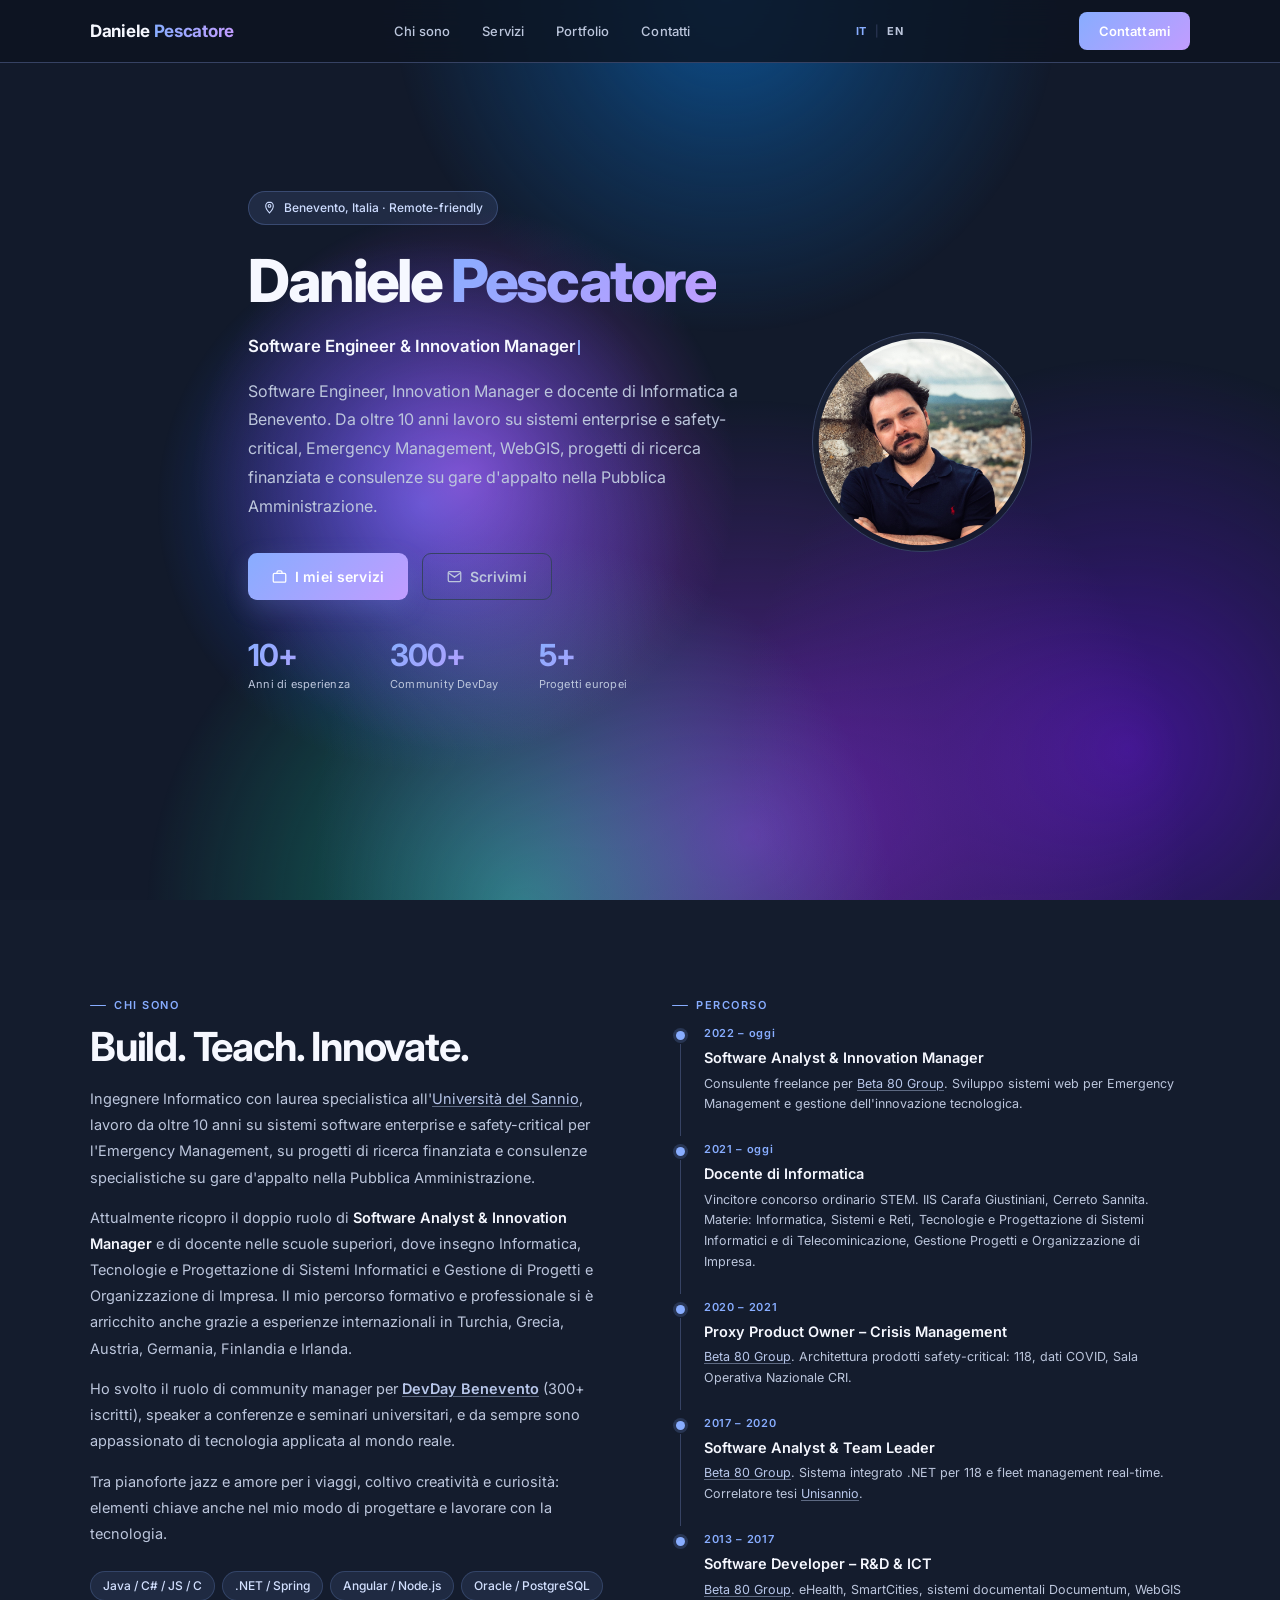
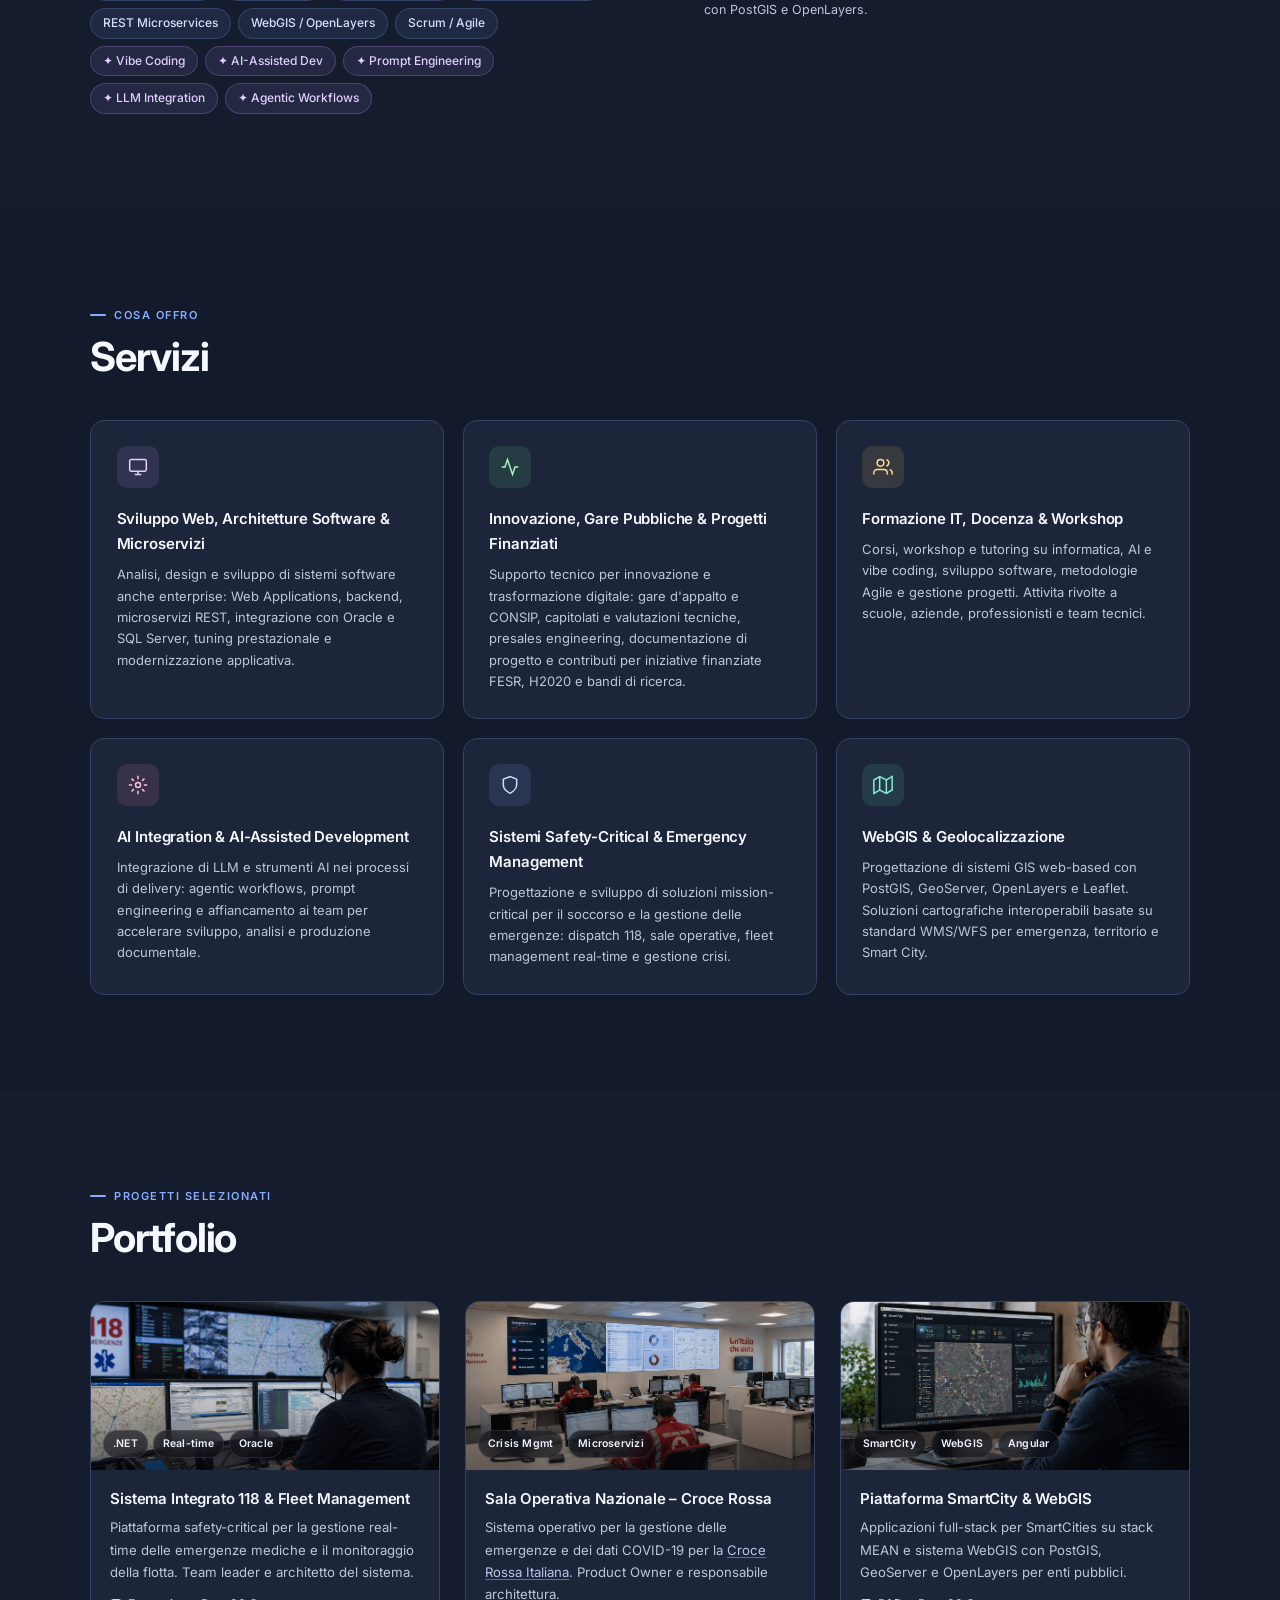
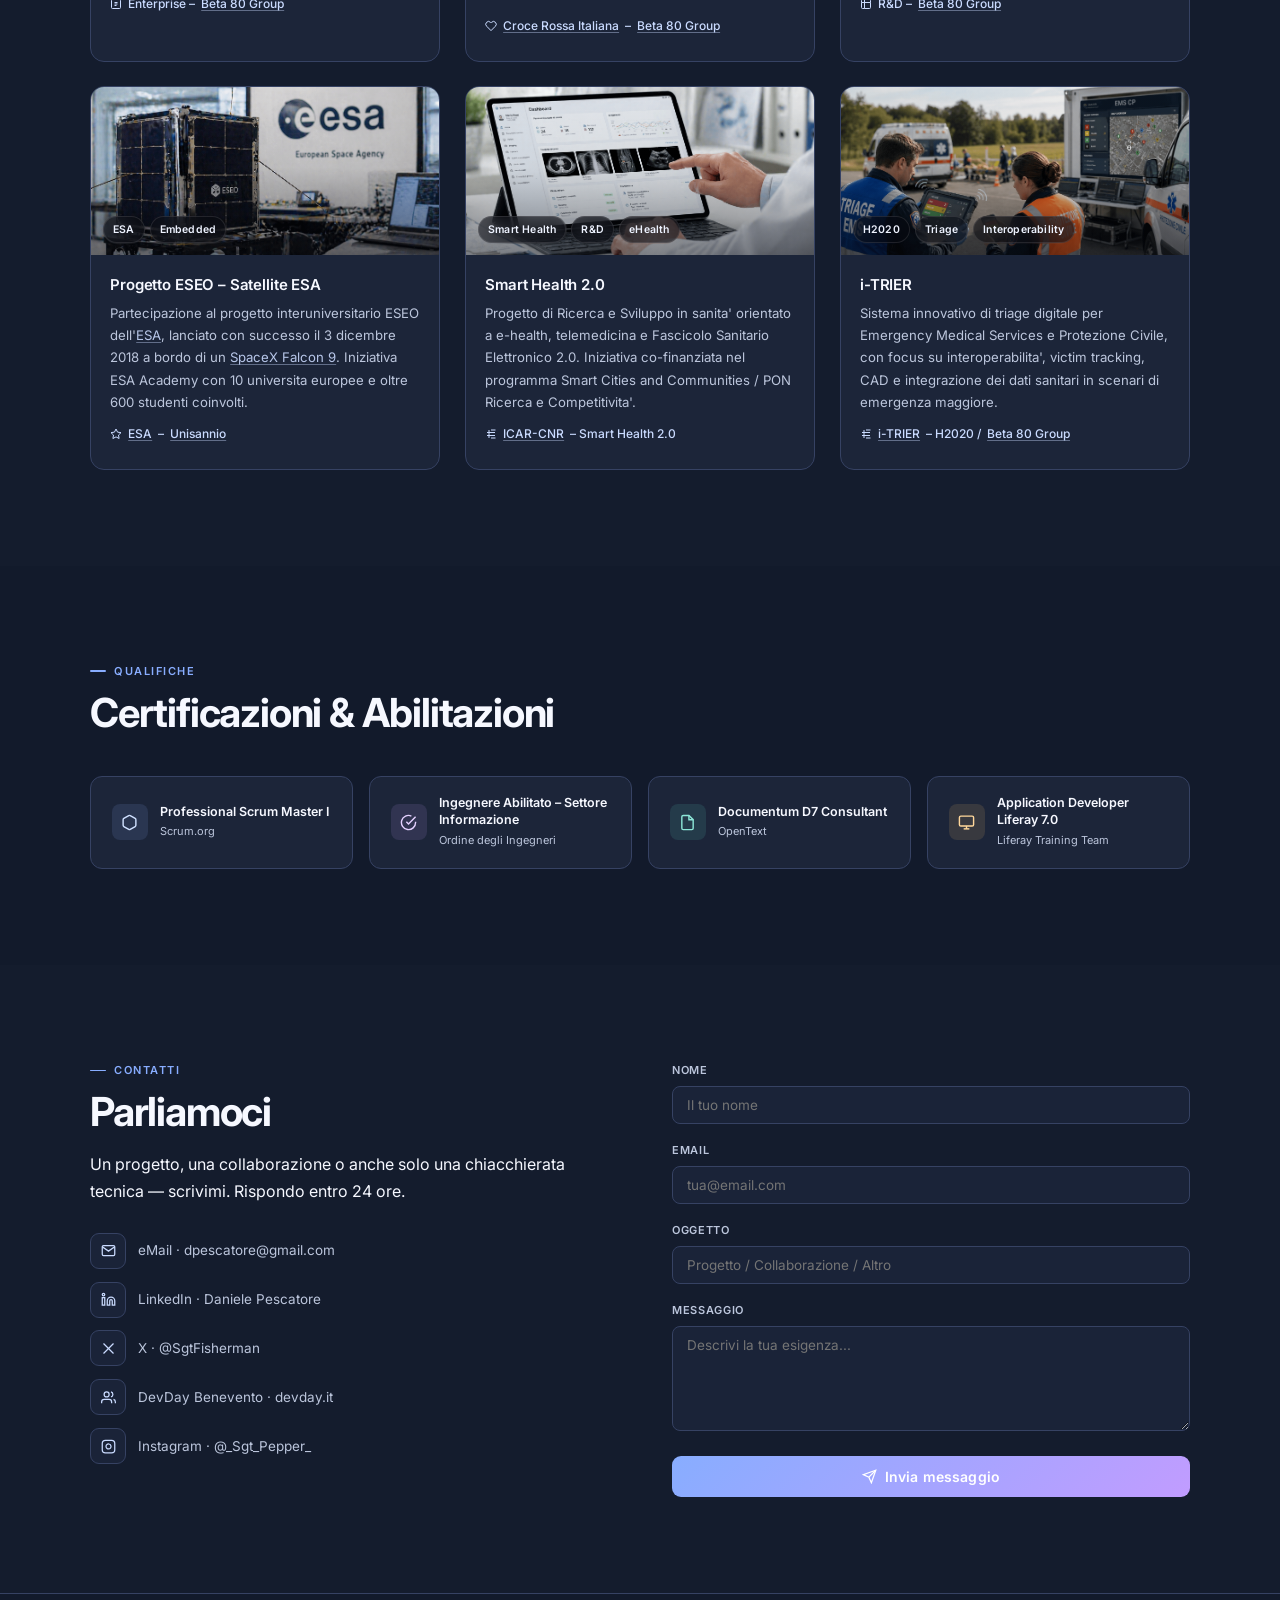
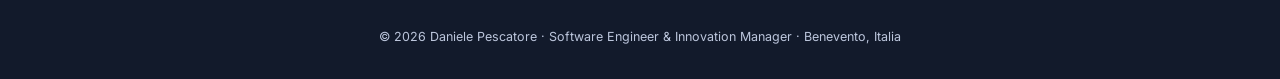
==== commit 8aca113e: "Aggiunta localizzazione per IT-EN. Modificate tutte le label e aggiunti file di traduzione." ====
--- a/index.html
+++ b/index.html
@@ -9,6 +9,10 @@
 <meta name="author" content="Daniele Pescatore">
 <meta name="robots" content="index, follow">
 <meta name="theme-color" content="#080b12">
+<meta name="geo.region" content="IT-BN">
+<meta name="geo.placename" content="Benevento">
+<meta name="geo.position" content="41.1297;14.7825">
+<meta name="ICBM" content="41.1297, 14.7825">
 <link rel="icon" href="favicon.ico" sizes="any">
 <link rel="shortcut icon" href="favicon.ico" type="image/x-icon">
 <link rel="icon" type="image/png" sizes="32x32" href="favicon-32x32.png">
@@ -16,6 +20,9 @@
 <link rel="apple-touch-icon" sizes="180x180" href="apple-touch-icon.png">
 <link rel="manifest" href="site.webmanifest">
 <link rel="canonical" href="https://dpescatore.github.io/">
+<link rel="alternate" hreflang="it" href="https://dpescatore.github.io/">
+<link rel="alternate" hreflang="en" href="https://dpescatore.github.io/">
+<link rel="alternate" hreflang="x-default" href="https://dpescatore.github.io/">
 
 <!-- Google Analytics -->
 <script async src="https://www.googletagmanager.com/gtag/js?id=G-437NZYGZ95"></script>
@@ -34,6 +41,7 @@
 <meta property="og:image" content="https://dpescatore.github.io/img/me.jpeg">
 <meta property="og:image:alt" content="Ritratto di Daniele Pescatore">
 <meta property="og:locale" content="it_IT">
+<meta property="og:locale:alternate" content="en_US">
 <meta property="og:site_name" content="Daniele Pescatore">
 
 <!-- Twitter Card -->
@@ -62,7 +70,9 @@
     "addressCountry": "IT"
   },
   "knowsAbout": ["Software Engineering", "Emergency Management Systems", "WebGIS", "Microservices", "AI Integration", "Innovation Management", "Didattica Informatica", "Gare d'Appalto Pubbliche", "Consip", "Pubblica Amministrazione", "Appalti Pubblici", "Bandi di Gara"],
+  "knowsLanguage": ["it", "en"],
   "sameAs": [
+    "https://www.linkedin.com/in/daniele-pescatore/",
     "https://www.devday.it",
     "https://www.scrum.org/certificates/492593",
     "https://x.com/SgtFisherman",
@@ -91,7 +101,11 @@
   "@type": "WebSite",
   "name": "Daniele Pescatore",
   "url": "https://dpescatore.github.io/",
-  "inLanguage": "it-IT",
+  "inLanguage": ["it-IT", "en-US"],
+  "availableLanguage": [
+    { "@type": "Language", "name": "Italian", "alternateName": "it" },
+    { "@type": "Language", "name": "English", "alternateName": "en" }
+  ],
   "author": {
     "@type": "Person",
     "name": "Daniele Pescatore"
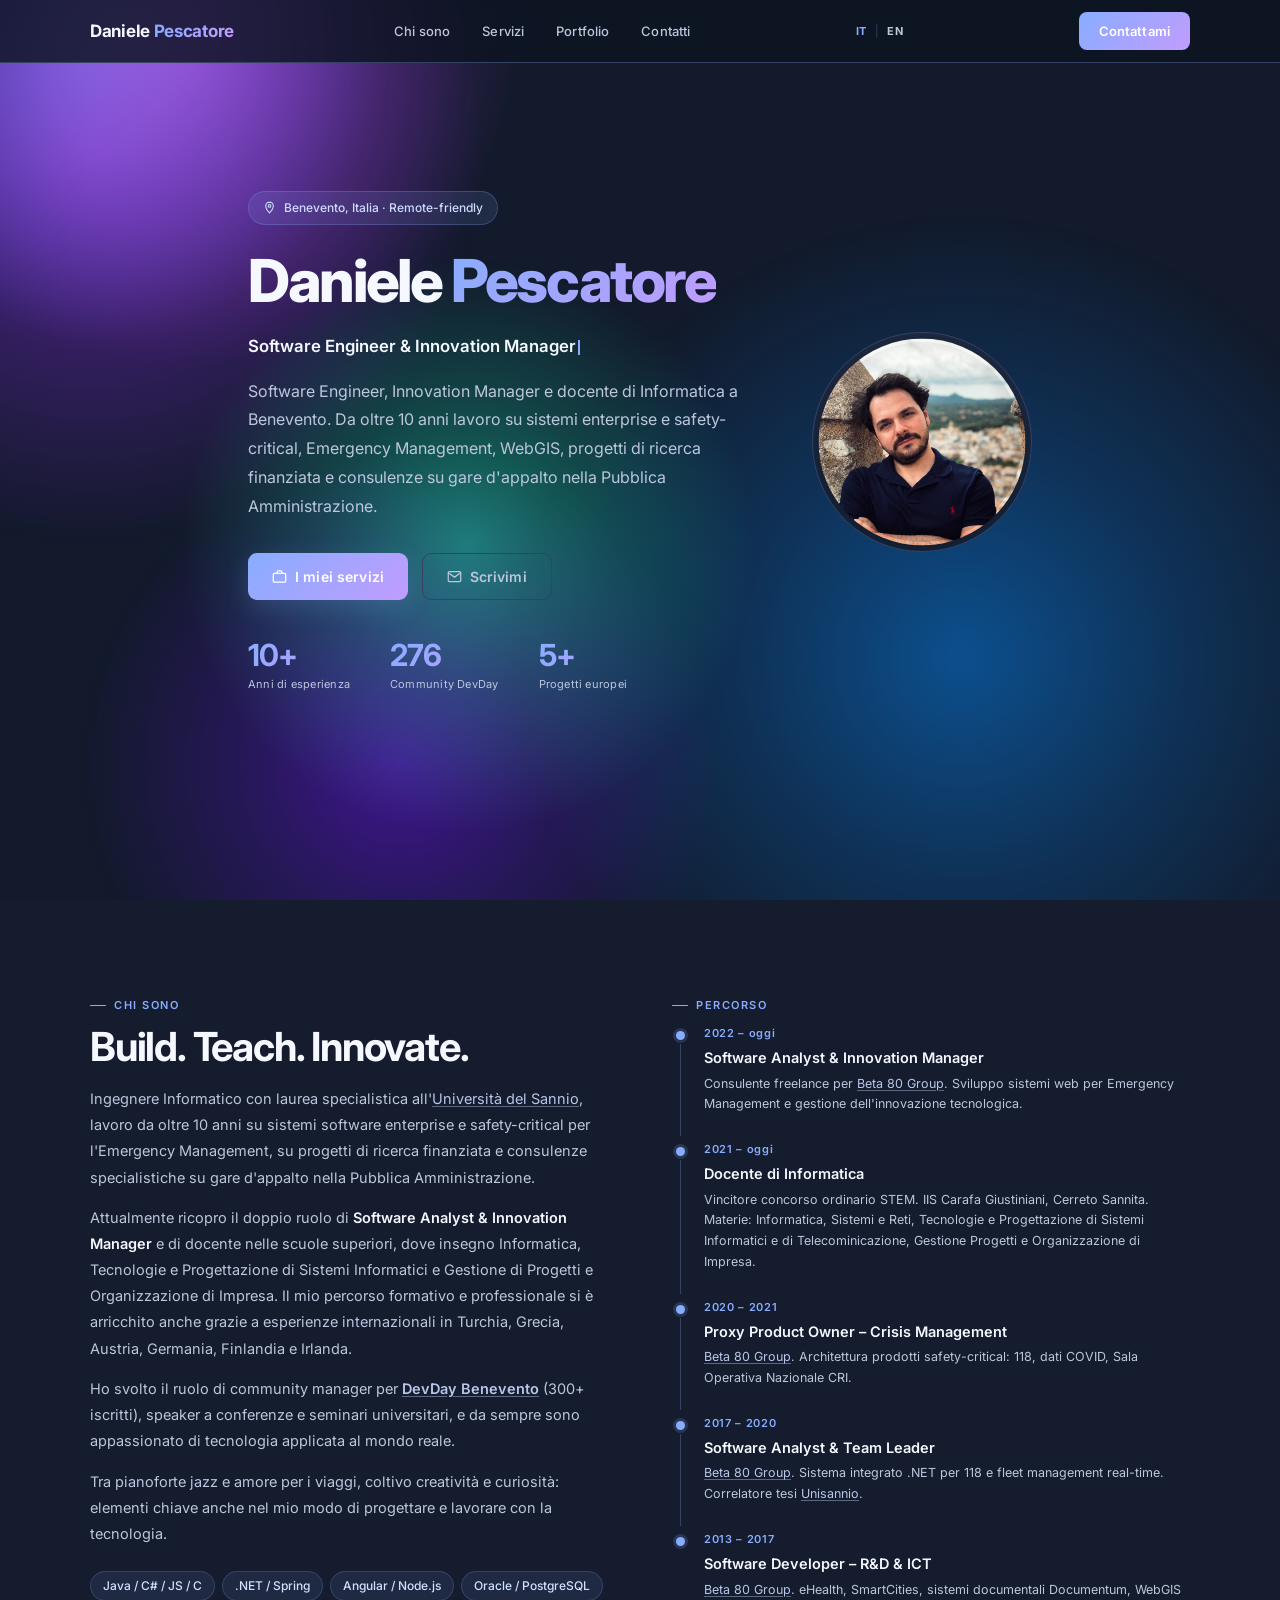
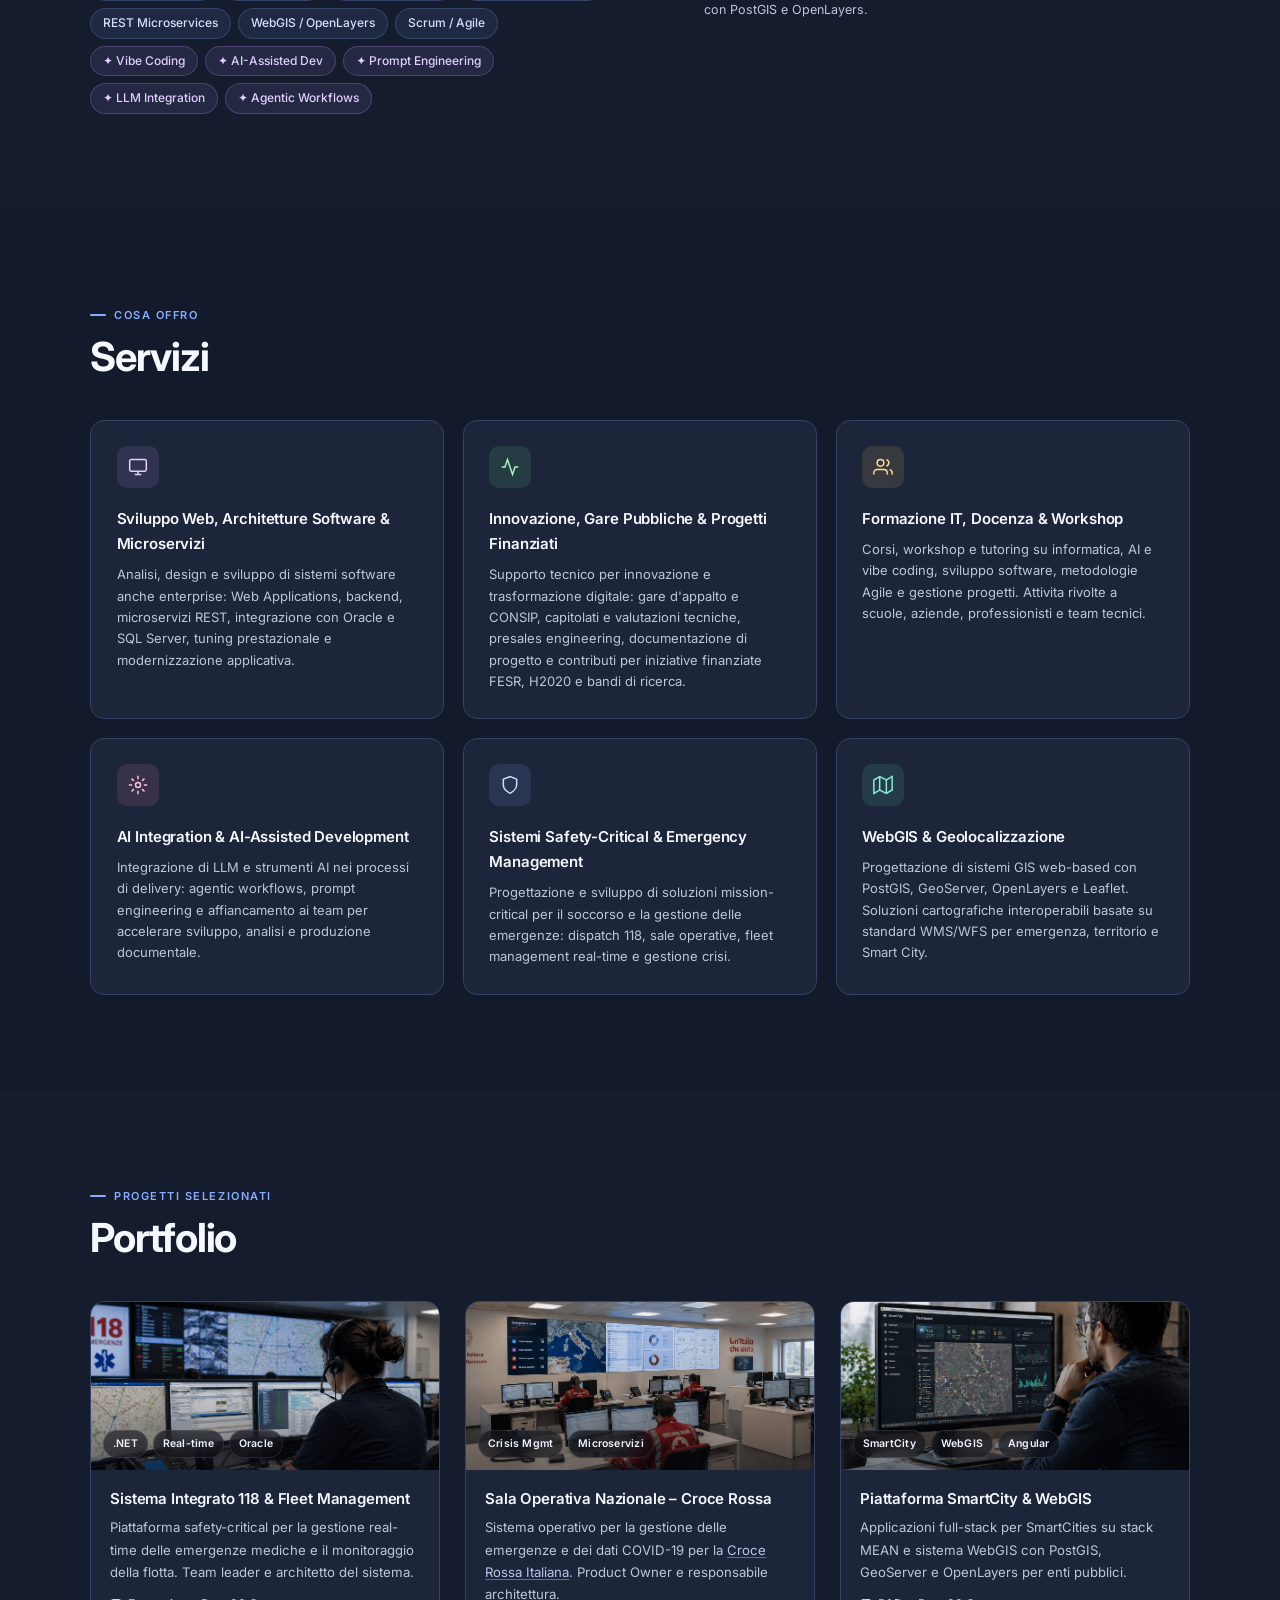
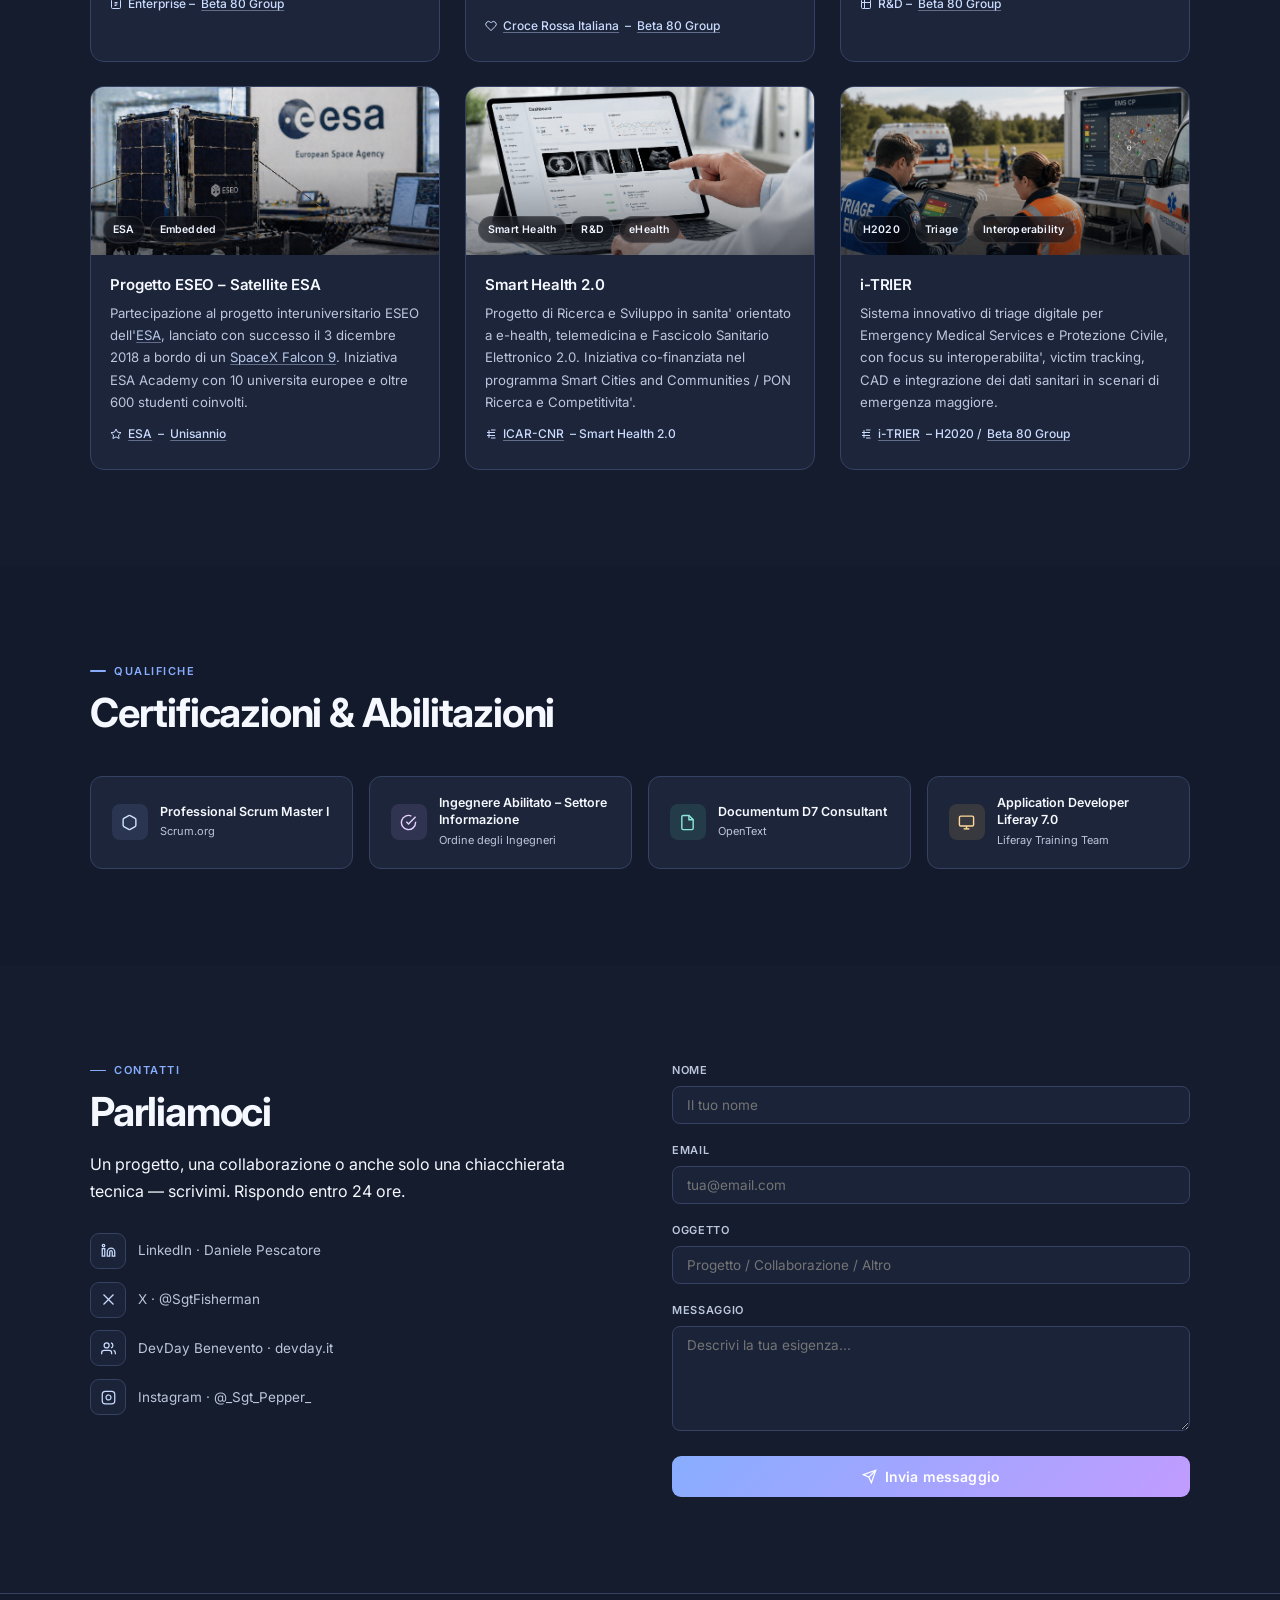
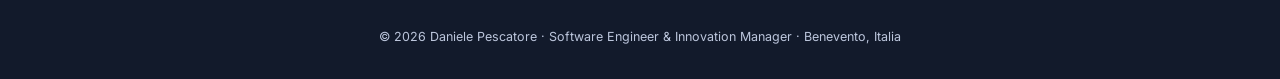
==== commit fae30eea: "Eliminata mail" ====
--- a/index.html
+++ b/index.html
@@ -421,10 +421,6 @@
         <p data-i18n="contact.intro">Un progetto, una collaborazione o anche solo una chiacchierata tecnica — scrivimi. Rispondo entro 24 ore.</p>
         <br>
         <div class="contact-links">
-          <a href="mailto:dpescatore@gmail.com" class="clink">
-            <span class="clink-icon"><svg viewBox="0 0 24 24" fill="none" stroke="currentColor" stroke-width="2"><path d="M4 4h16c1.1 0 2 .9 2 2v12c0 1.1-.9 2-2 2H4c-1.1 0-2-.9-2-2V6c0-1.1.9-2 2-2z"/><polyline points="22,6 12,13 2,6"/></svg></span>
-            eMail · dpescatore@gmail.com
-          </a>
           <a href="https://www.linkedin.com/in/daniele-pescatore/" target="_blank" rel="noopener noreferrer" class="clink">
             <span class="clink-icon"><svg viewBox="0 0 24 24" fill="none" stroke="currentColor" stroke-width="2"><path d="M16 8a6 6 0 0 1 6 6v7h-4v-7a2 2 0 0 0-2-2 2 2 0 0 0-2 2v7h-4v-7a6 6 0 0 1 6-6z"/><rect x="2" y="9" width="4" height="12"/><circle cx="4" cy="4" r="2"/></svg></span>
             LinkedIn · Daniele Pescatore
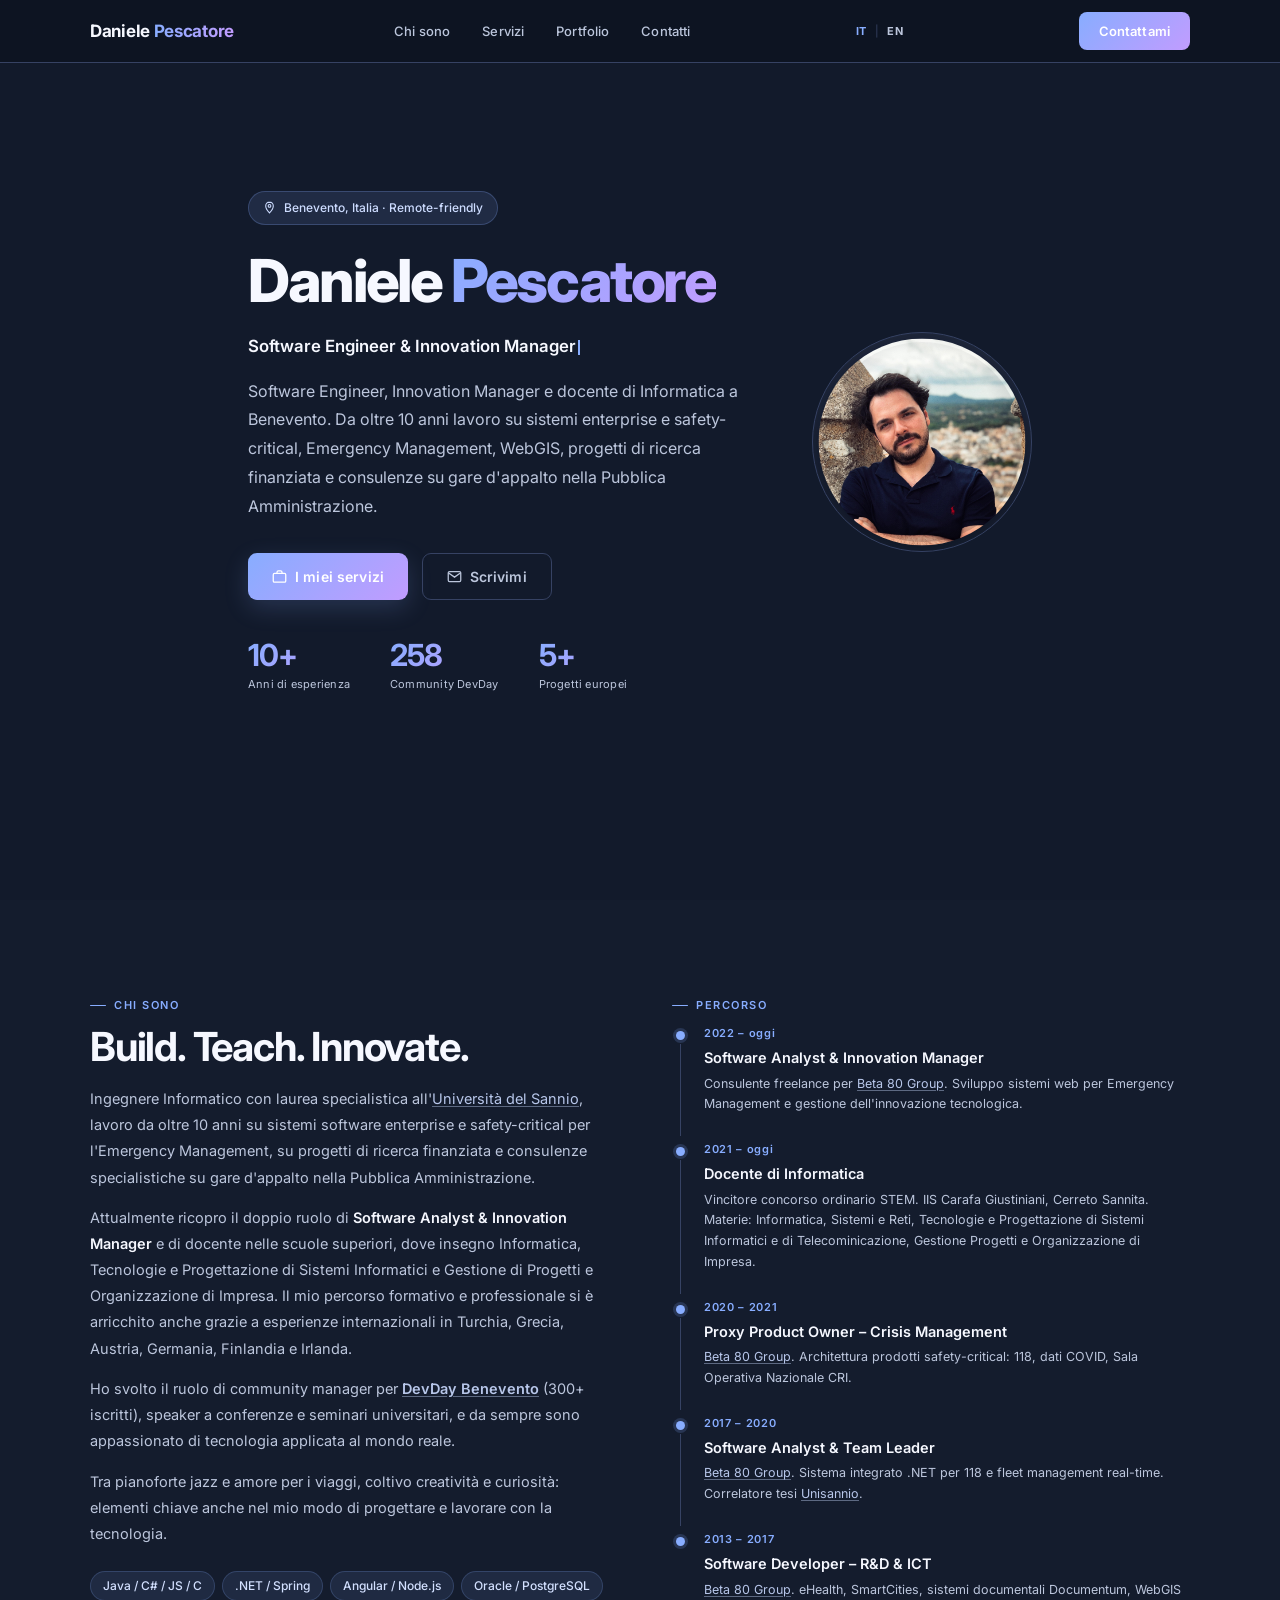
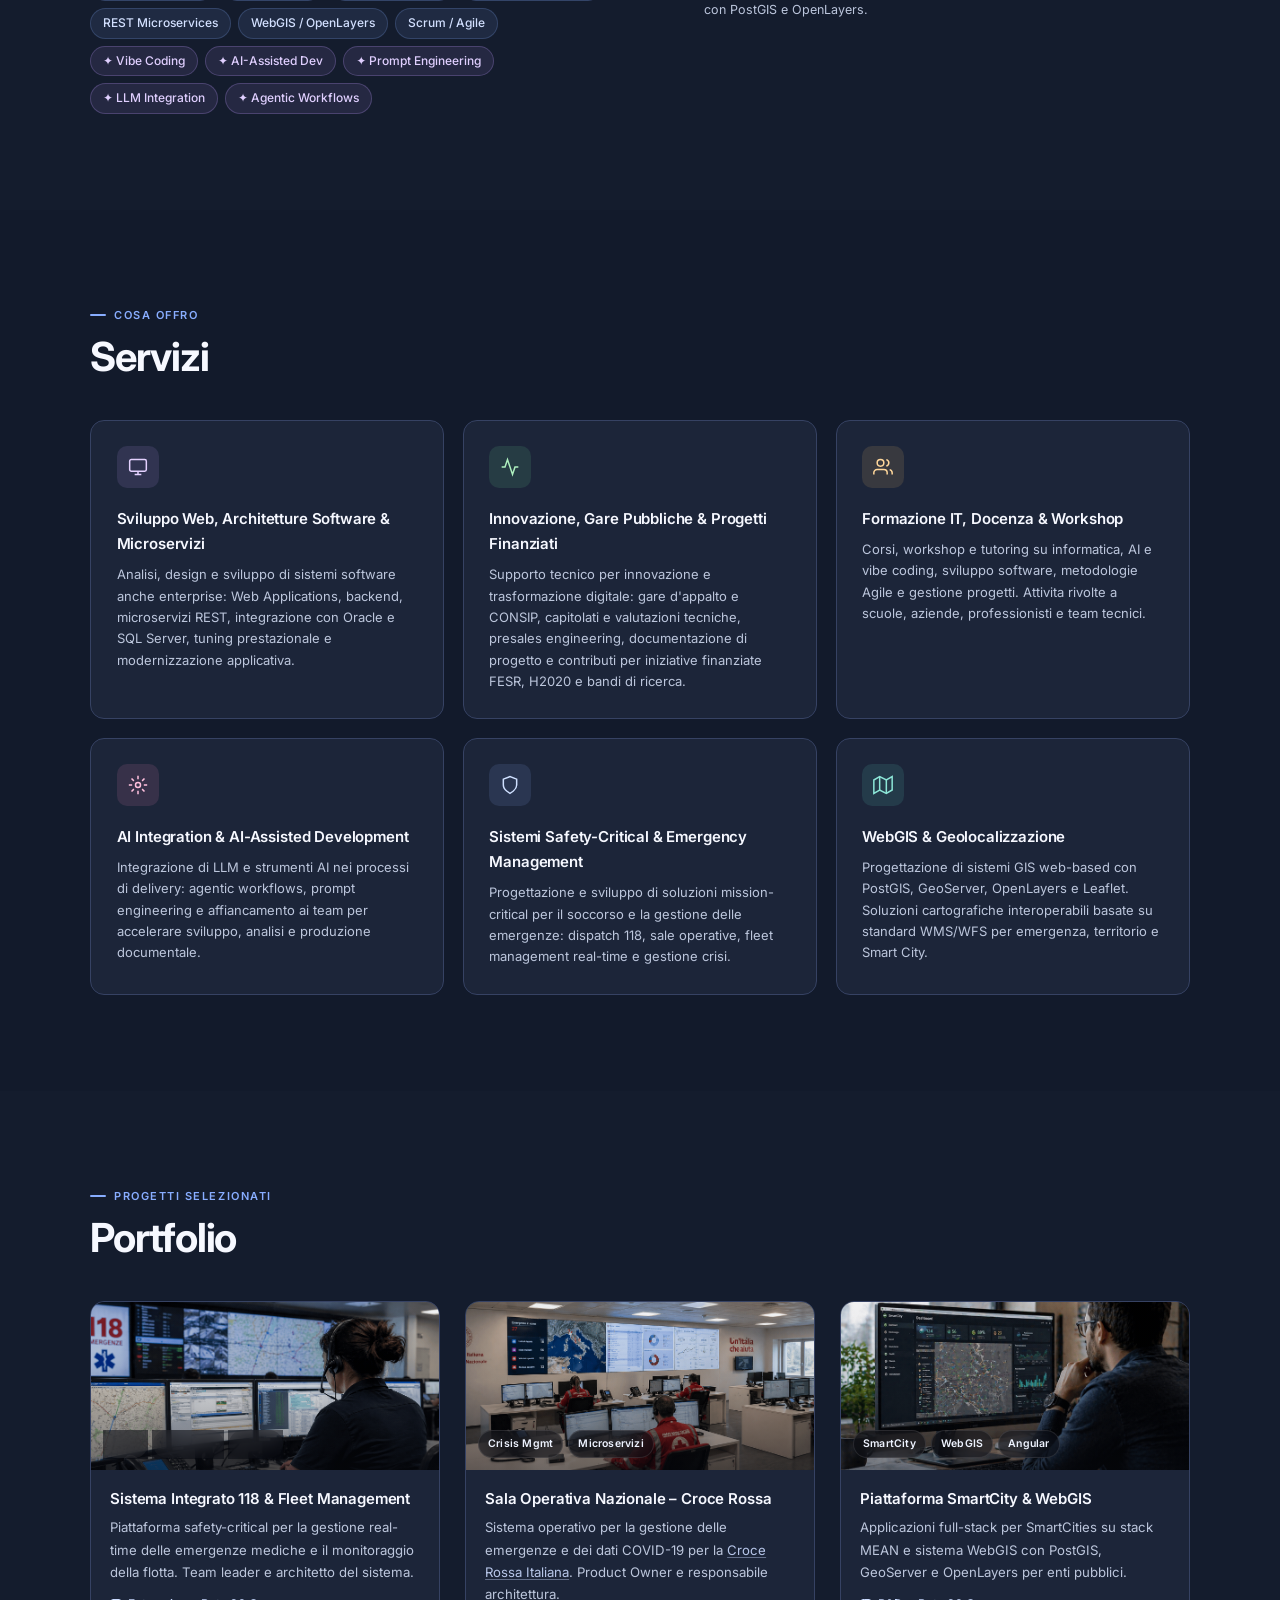
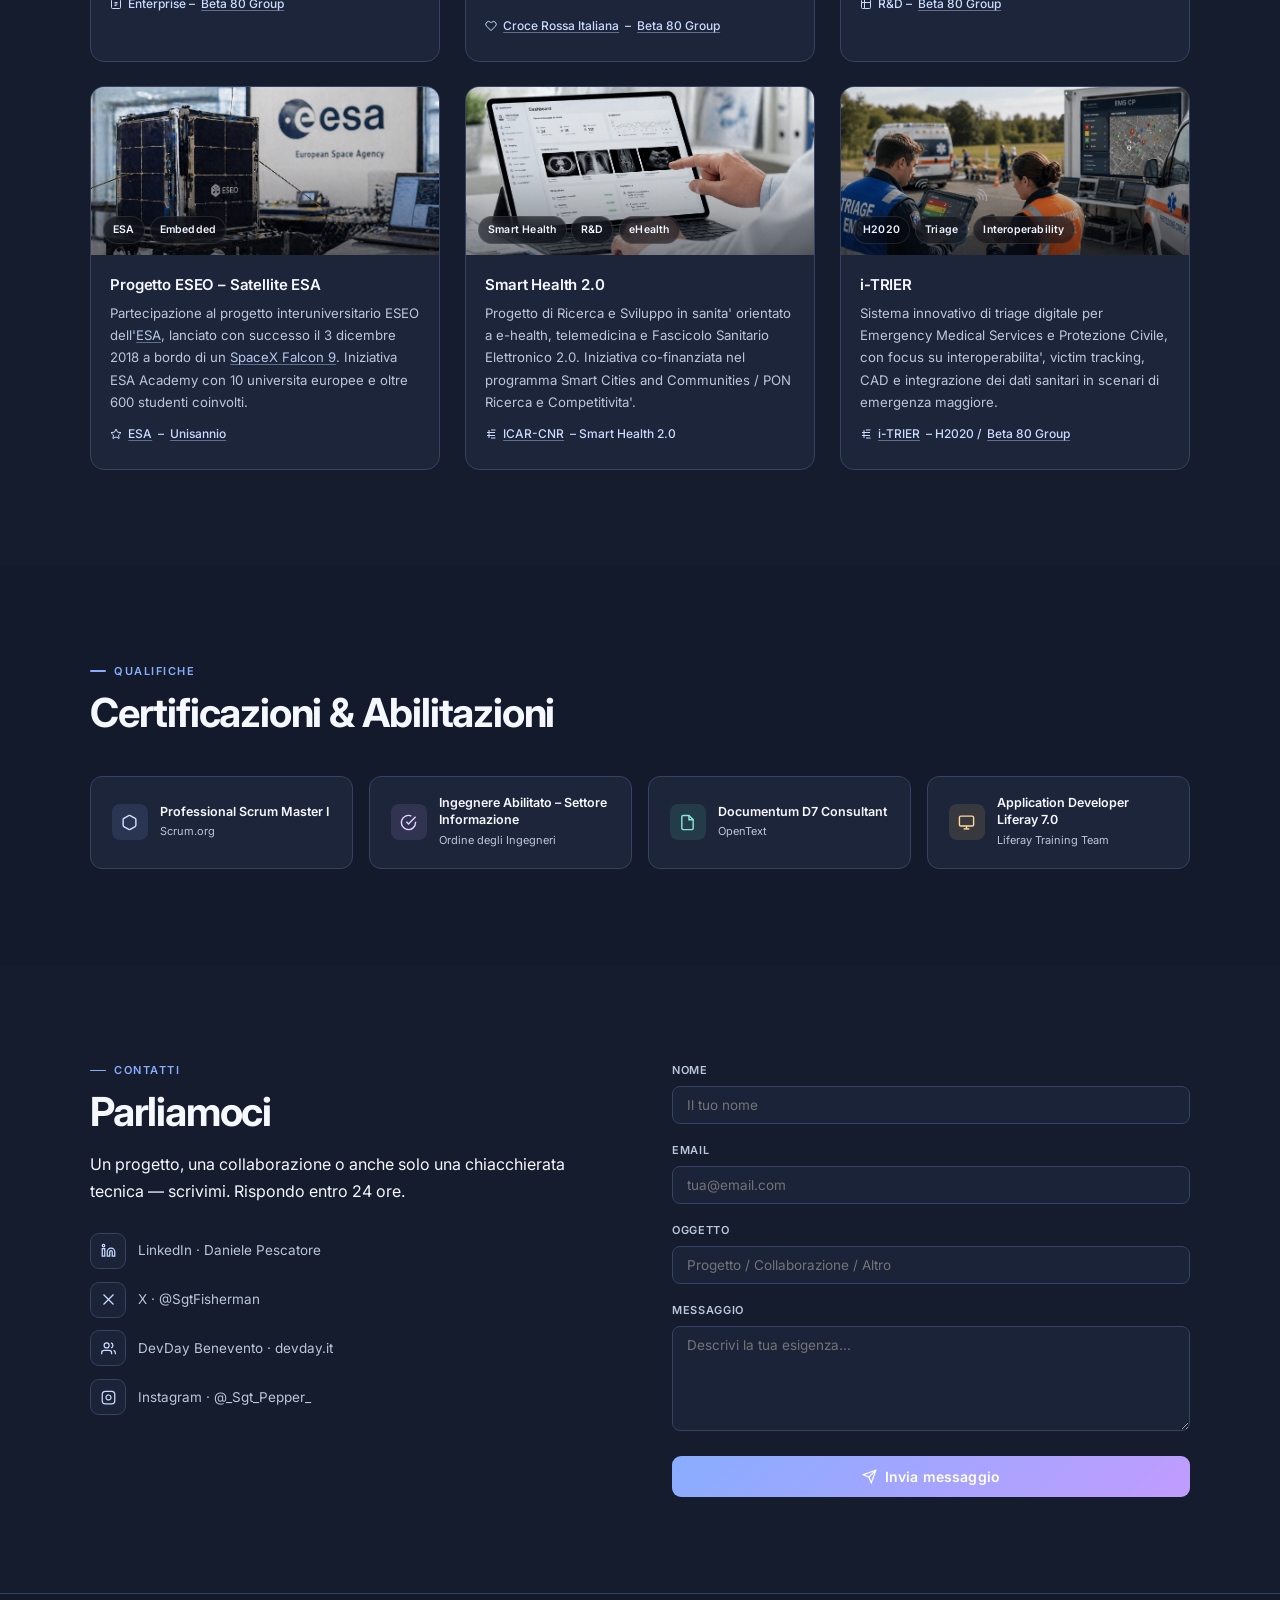
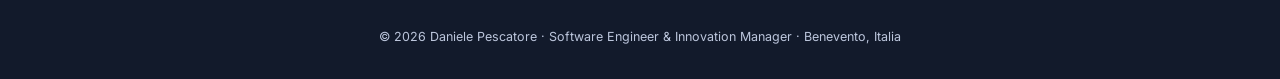
==== commit 48502b56: "Aggiunti sitemap e SEO per indicizzazione." ====
--- a/index.html
+++ b/index.html
@@ -7,6 +7,7 @@
 <meta name="description" content="Daniele Pescatore è un Software Engineer, Innovation Manager e docente di Informatica a Benevento. Specializzato in sistemi safety-critical, Emergency Management, WebGIS, microservizi, progetti di ricerca finanziata e consulenze specialistiche su gare d'appalto e Consip per la Pubblica Amministrazione.">
 <meta name="keywords" content="Daniele Pescatore, Software Engineer, Innovation Manager, Ingegnere Informatico, consulente IT, Emergency Management, WebGIS, microservizi, .NET, Java, Benevento, freelance, docente informatica, DevDay Benevento, gare d'appalto, Consip, Pubblica Amministrazione, consulenza PA, appalti pubblici, bandi pubblici">
 <meta name="author" content="Daniele Pescatore">
+<meta name="google-site-verification" content="__j61Ay3BtPVxP2KNbKpWLuANGjw1o7MUw83l4BFC80">
 <meta name="robots" content="index, follow">
 <meta name="theme-color" content="#080b12">
 <meta name="geo.region" content="IT-BN">
@@ -20,6 +21,7 @@
 <link rel="apple-touch-icon" sizes="180x180" href="apple-touch-icon.png">
 <link rel="manifest" href="site.webmanifest">
 <link rel="canonical" href="https://dpescatore.github.io/">
+<link rel="sitemap" type="application/xml" href="/sitemap.xml">
 <link rel="alternate" hreflang="it" href="https://dpescatore.github.io/">
 <link rel="alternate" hreflang="en" href="https://dpescatore.github.io/">
 <link rel="alternate" hreflang="x-default" href="https://dpescatore.github.io/">
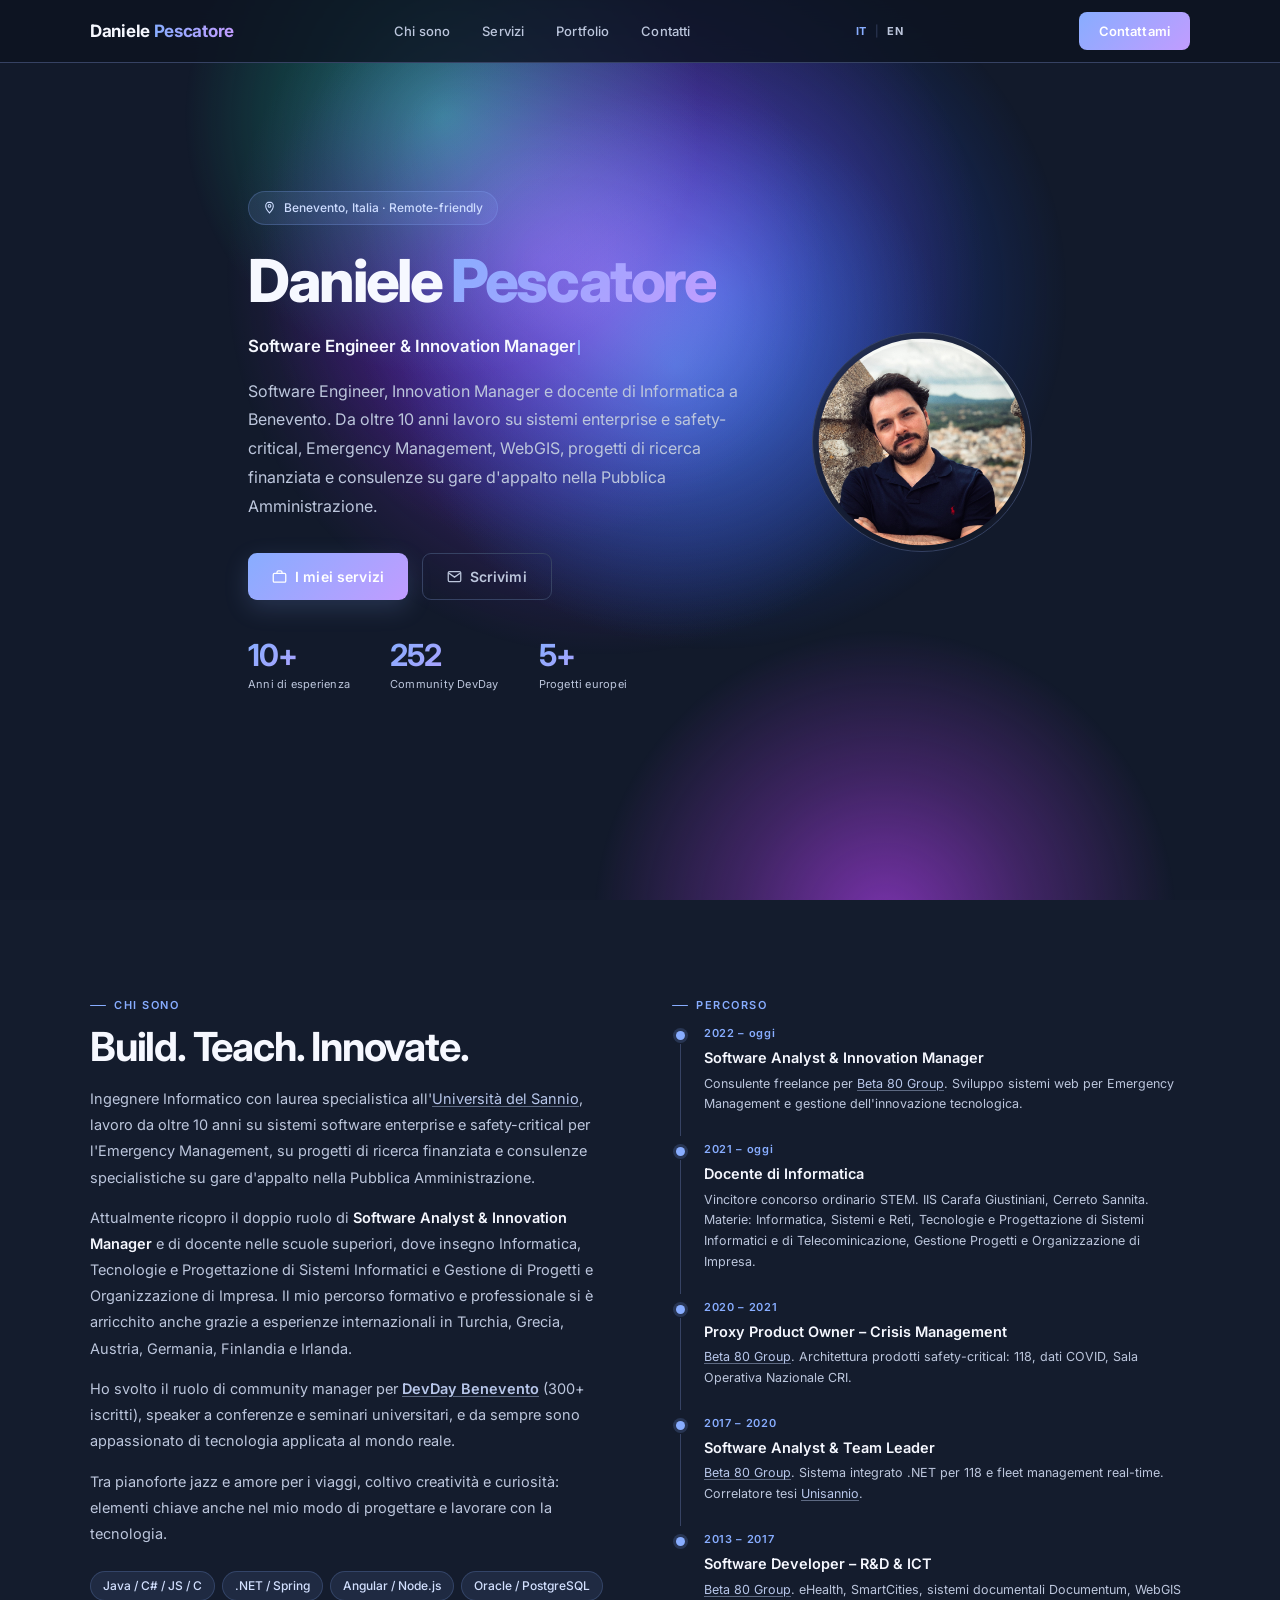
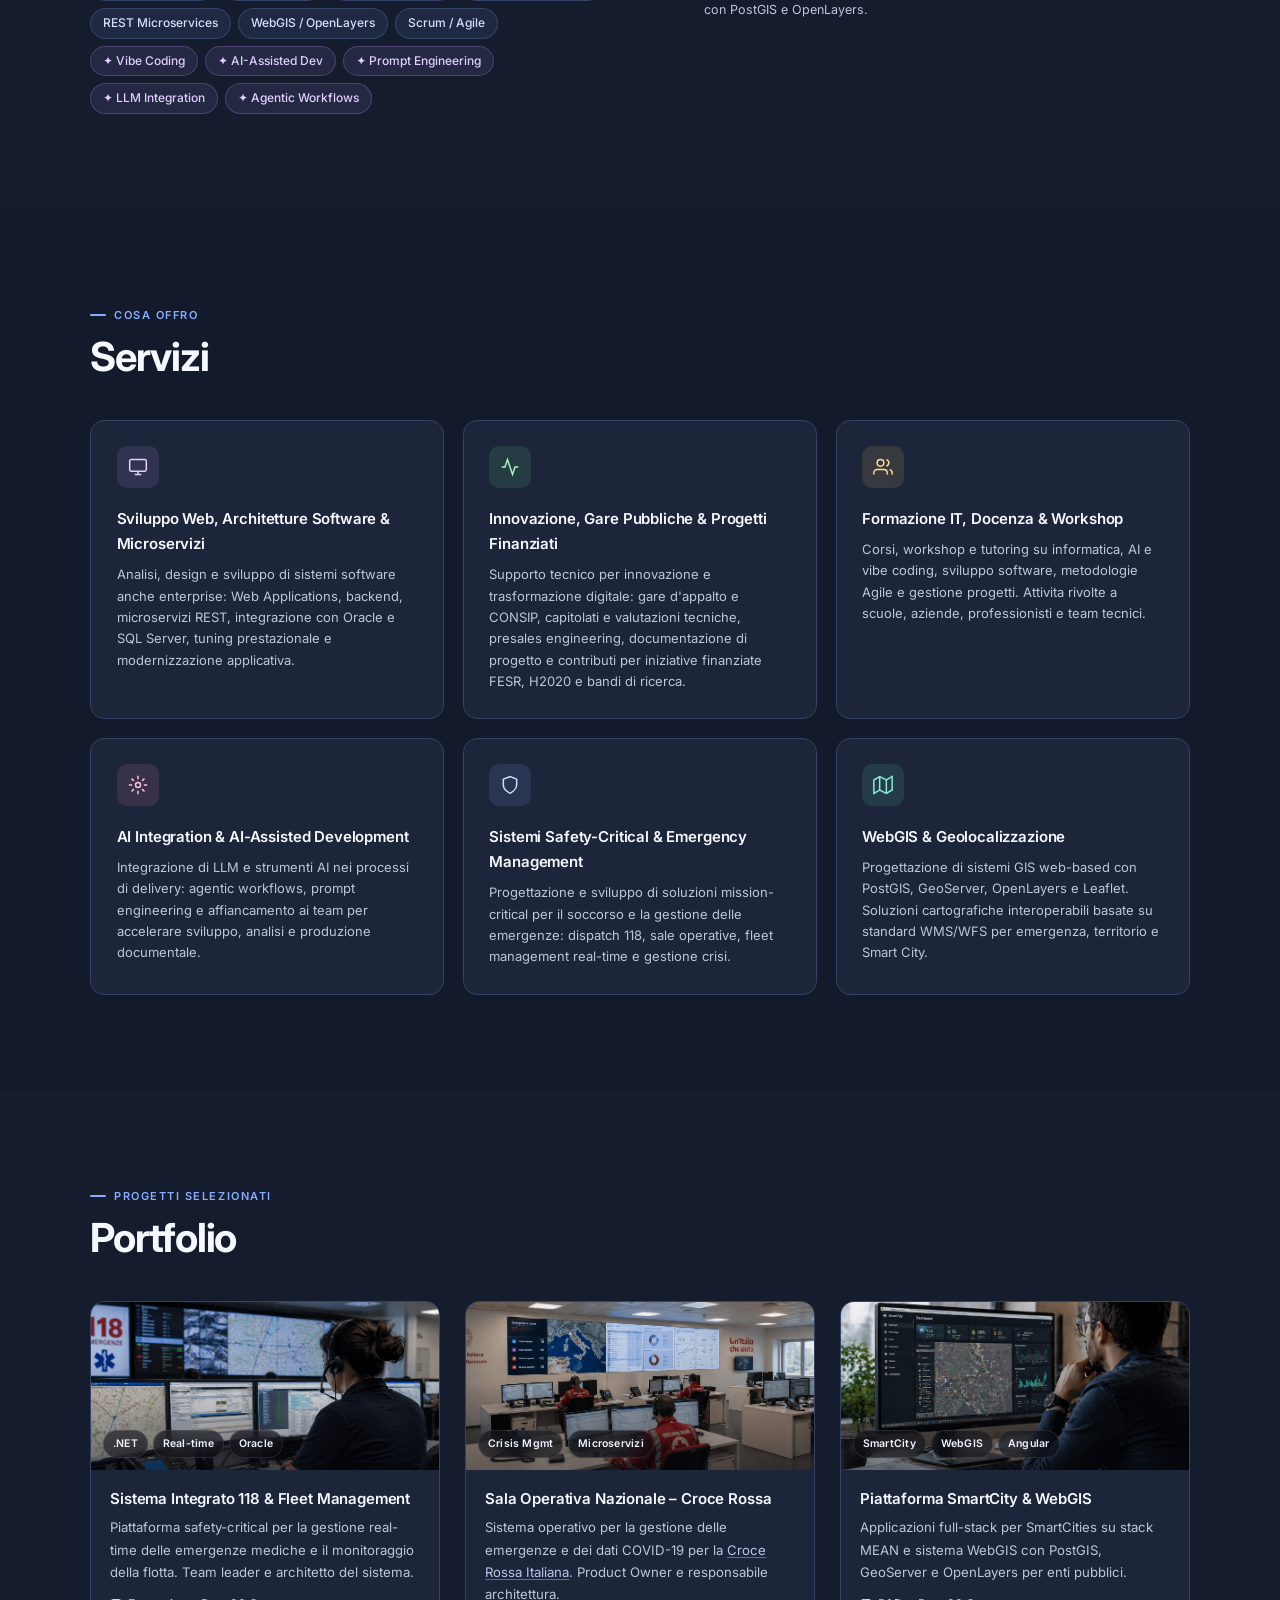
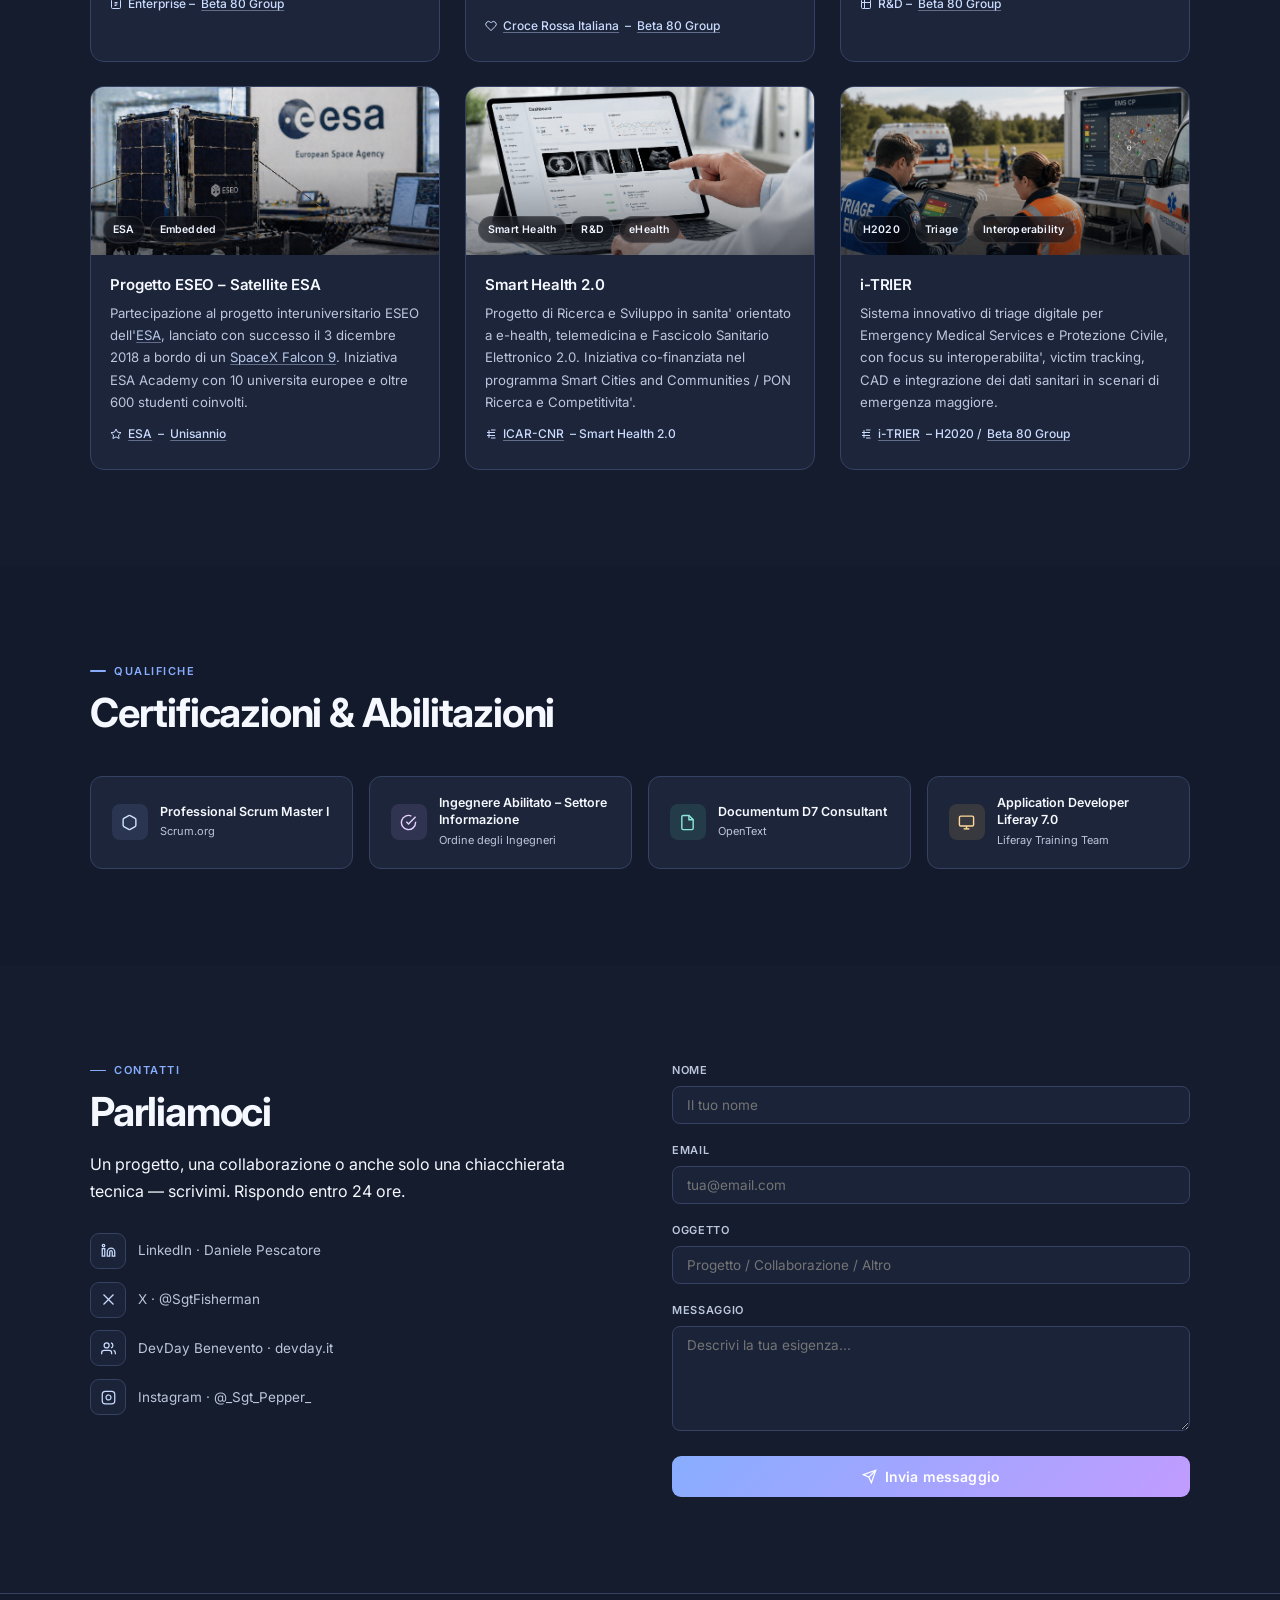
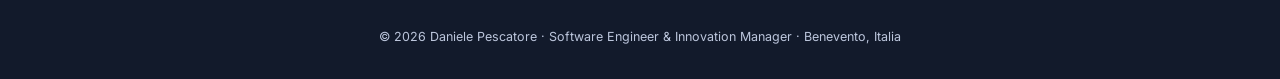
==== commit 7e279d9d: "Rimosso tag indicizzazione." ====
--- a/index.html
+++ b/index.html
@@ -6,9 +6,7 @@
 <title>Daniele Pescatore – Software Engineer & Innovation Manager | Benevento</title>
 <meta name="description" content="Daniele Pescatore è un Software Engineer, Innovation Manager e docente di Informatica a Benevento. Specializzato in sistemi safety-critical, Emergency Management, WebGIS, microservizi, progetti di ricerca finanziata e consulenze specialistiche su gare d'appalto e Consip per la Pubblica Amministrazione.">
 <meta name="keywords" content="Daniele Pescatore, Software Engineer, Innovation Manager, Ingegnere Informatico, consulente IT, Emergency Management, WebGIS, microservizi, .NET, Java, Benevento, freelance, docente informatica, DevDay Benevento, gare d'appalto, Consip, Pubblica Amministrazione, consulenza PA, appalti pubblici, bandi pubblici">
-<meta name="author" content="Daniele Pescatore">
-<meta name="google-site-verification" content="__j61Ay3BtPVxP2KNbKpWLuANGjw1o7MUw83l4BFC80">
-<meta name="robots" content="index, follow">
+<meta name="author" content="Daniele Pescatore"><meta name="robots" content="index, follow">
 <meta name="theme-color" content="#080b12">
 <meta name="geo.region" content="IT-BN">
 <meta name="geo.placename" content="Benevento">
